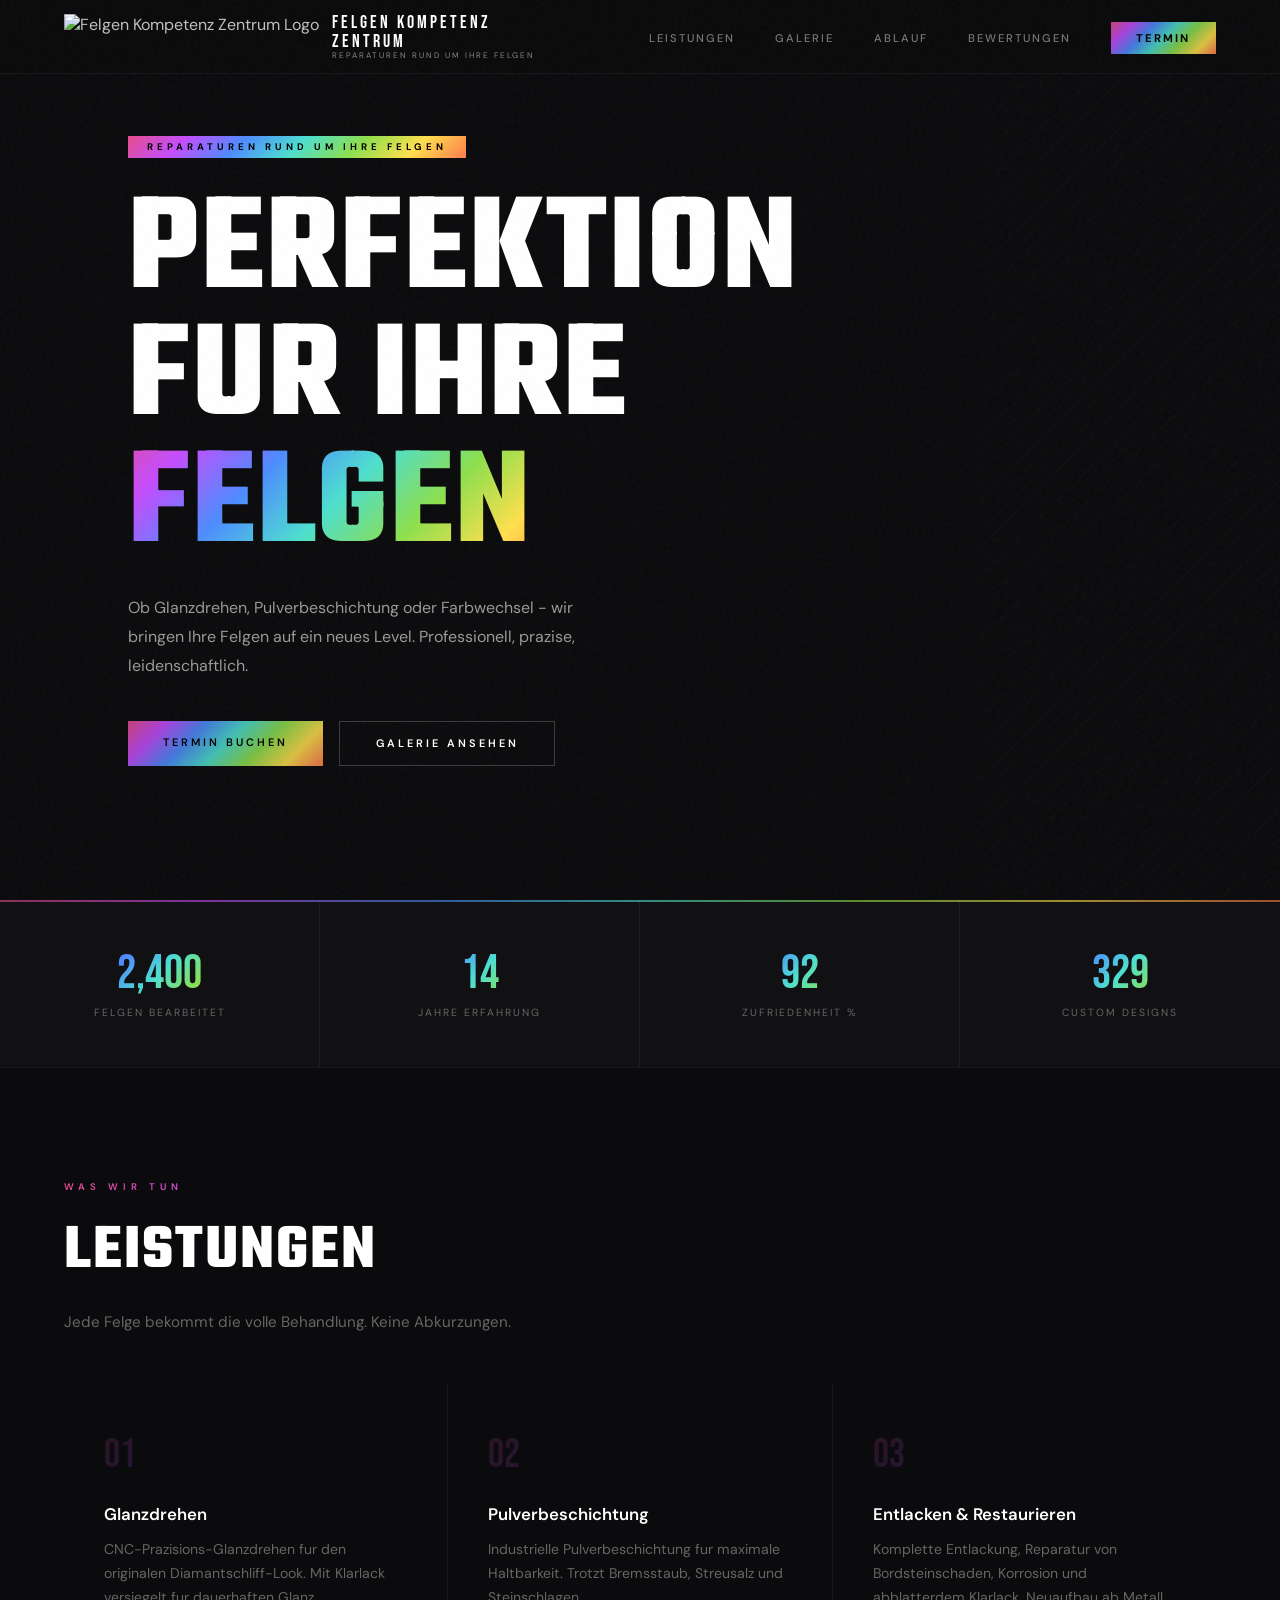
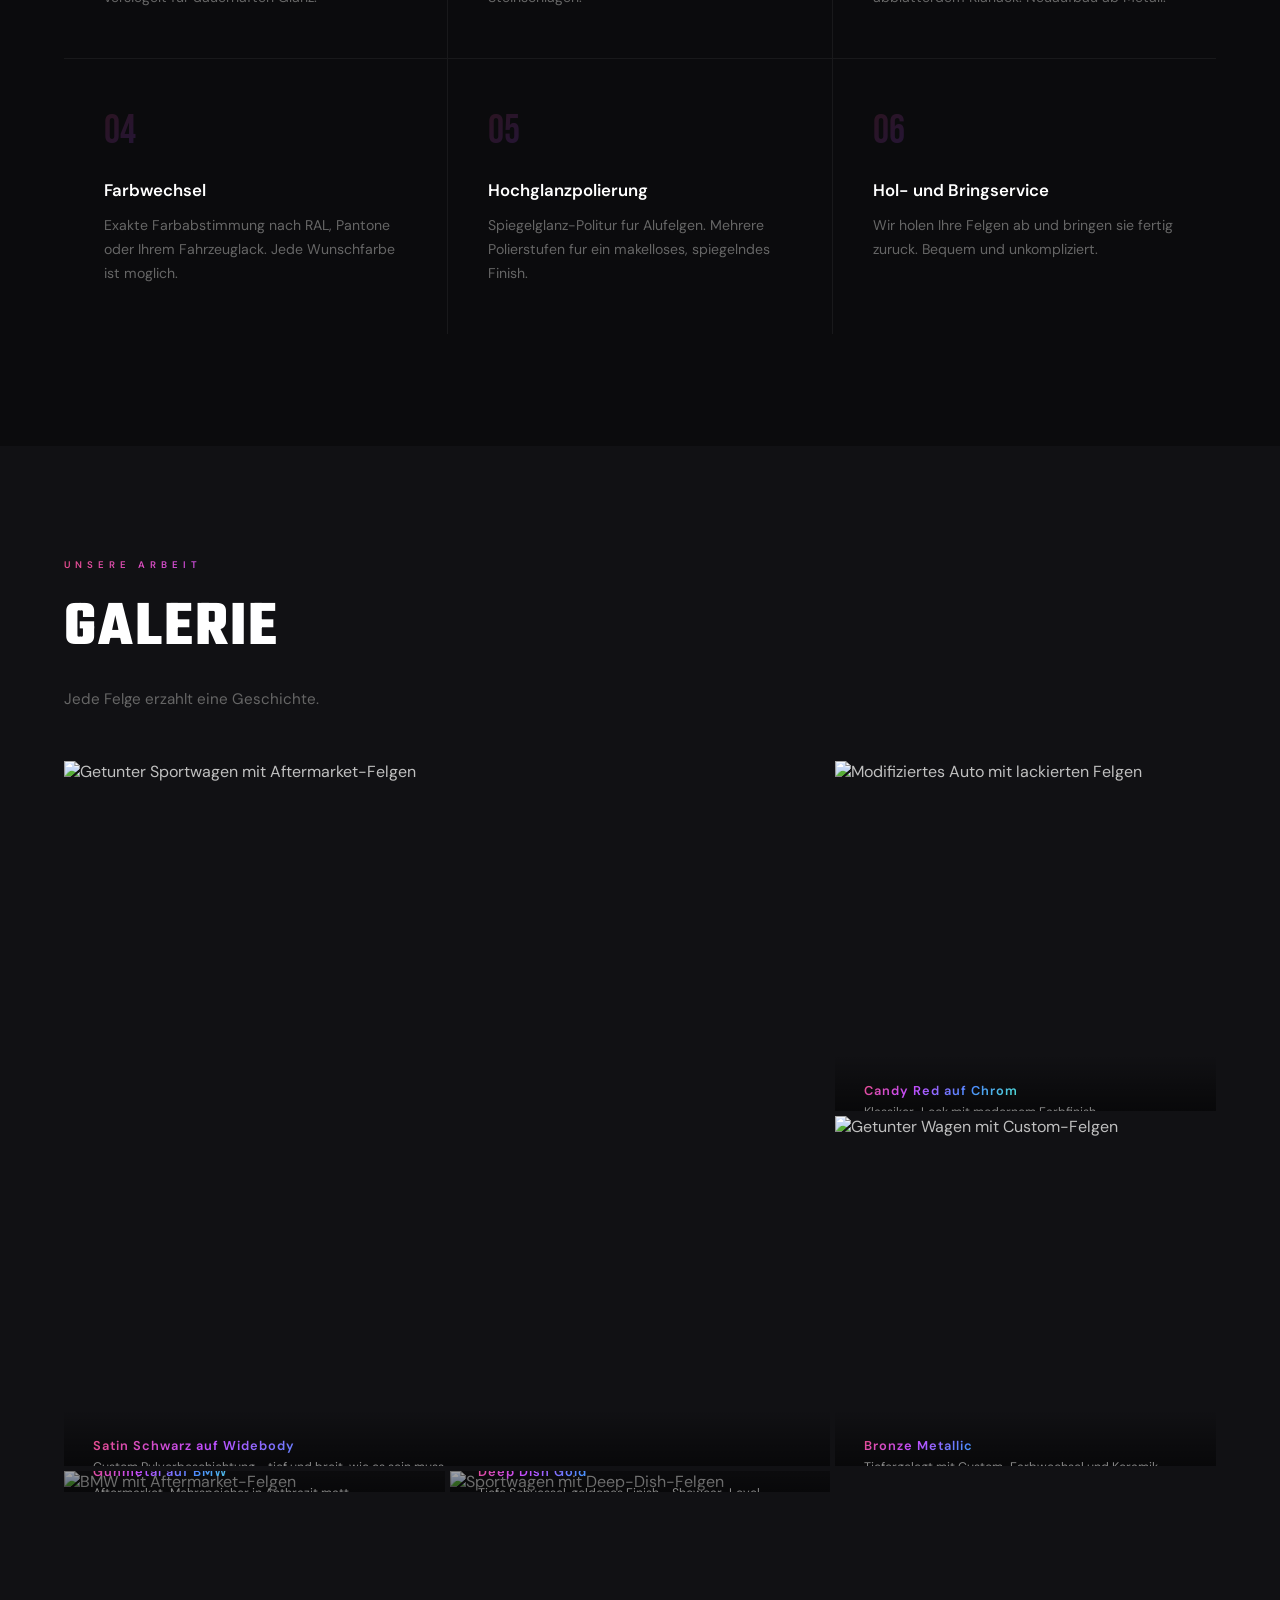
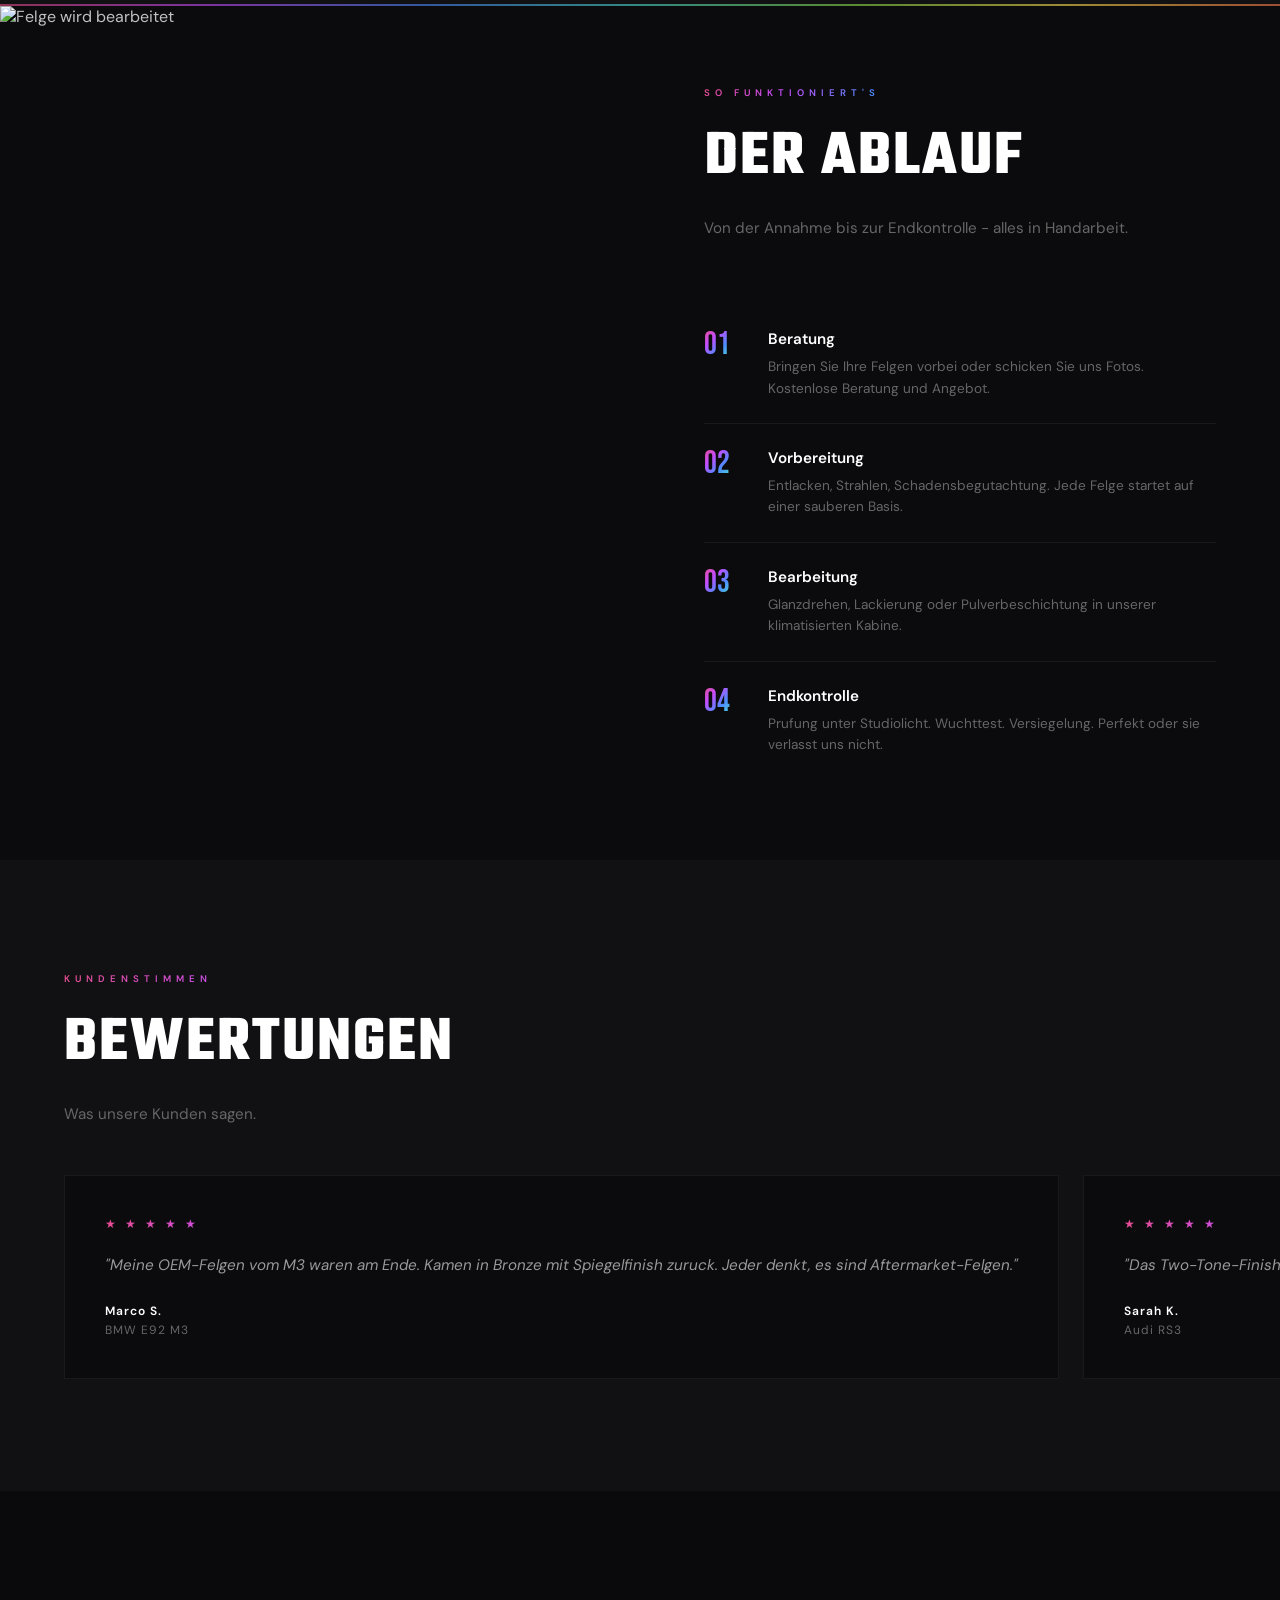
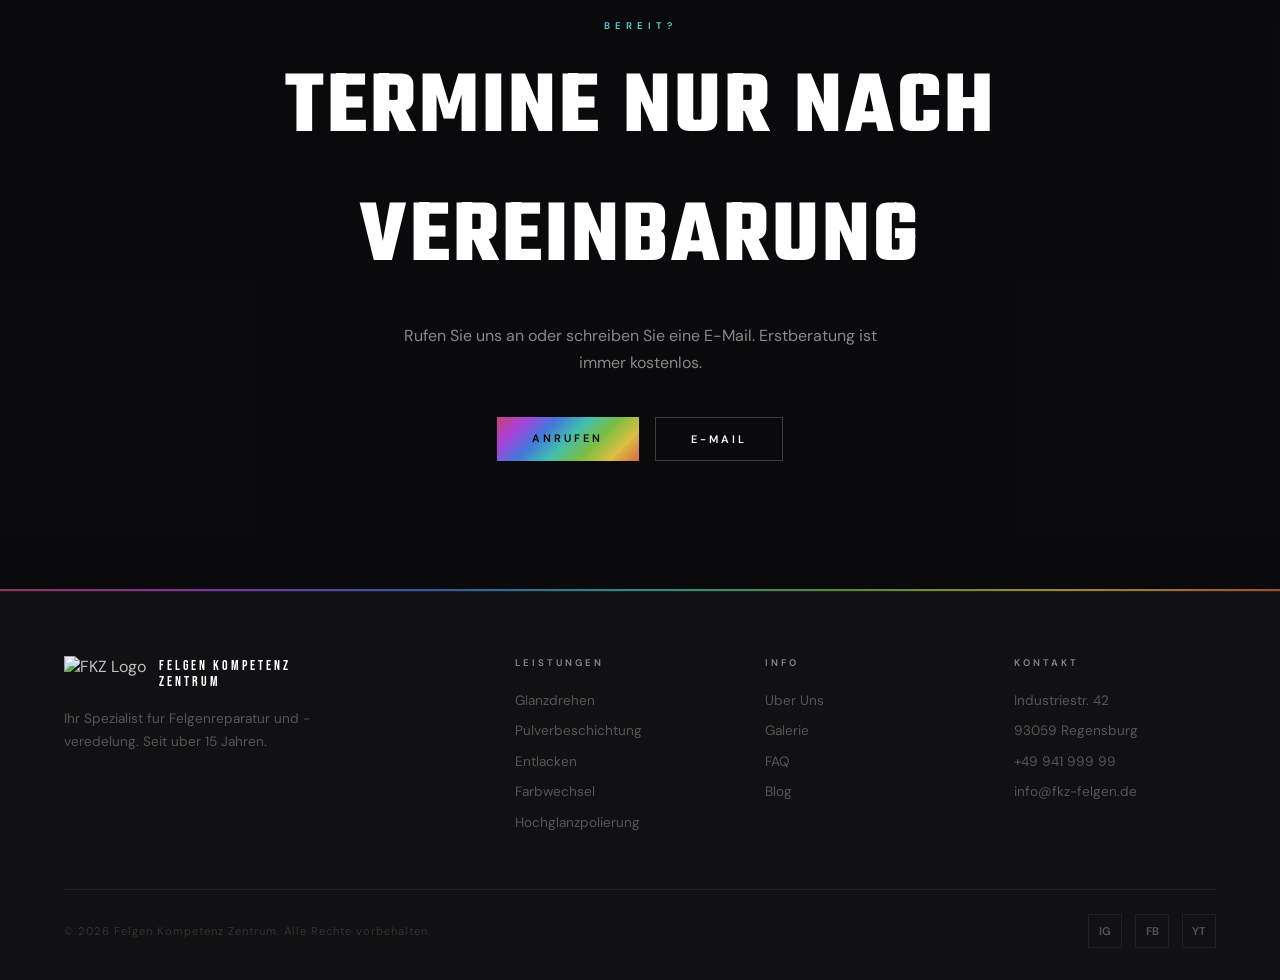
==== index.html @ 1d480876 "Initial rim-shop site" ====
<!DOCTYPE html>
<html lang="en">
<head>
  <meta charset="UTF-8">
  <meta name="viewport" content="width=device-width, initial-scale=1.0">
  <title>Felgen Kompetenz Zentrum | Reparaturen Rund Um Ihre Felgen</title>
  <style>
    @import url('https://fonts.googleapis.com/css2?family=Inter:wght@300;400;500;600;700&family=Bebas+Neue&family=DM+Sans:ital,wght@0,300;0,400;0,500;1,300;1,400&family=Teko:wght@300;400;500;600;700&display=swap');

    * { margin: 0; padding: 0; box-sizing: border-box; }

    :root {
      --rainbow-1: #e74c8a;
      --rainbow-2: #c44dff;
      --rainbow-3: #4d8cff;
      --rainbow-4: #4ddfcf;
      --rainbow-5: #8ddf4d;
      --rainbow-6: #ffe04d;
      --rainbow-7: #ff7b4d;
      --dark: #0b0b0d;
      --dark-card: #111114;
      --dark-surface: #18181c;
      --text: #c0c0c0;
      --text-muted: #666;
      --border: rgba(255,255,255,0.06);
      --matte-gradient: linear-gradient(
        135deg,
        var(--rainbow-1),
        var(--rainbow-2),
        var(--rainbow-3),
        var(--rainbow-4),
        var(--rainbow-5),
        var(--rainbow-6),
        var(--rainbow-7)
      );
    }

    html { scroll-behavior: smooth; }
    body {
      font-family: 'DM Sans', sans-serif;
      background: var(--dark);
      color: var(--text);
      overflow-x: hidden;
    }

    /* Gritty noise overlay for underground feel */
    body::before {
      content: '';
      position: fixed; inset: 0; z-index: 9999;
      pointer-events: none;
      opacity: 0.03;
      background-image: url("data:image/svg+xml,%3Csvg viewBox='0 0 256 256' xmlns='http://www.w3.org/2000/svg'%3E%3Cfilter id='noise'%3E%3CfeTurbulence type='fractalNoise' baseFrequency='0.9' numOctaves='4' stitchTiles='stitch'/%3E%3C/filter%3E%3Crect width='100%25' height='100%25' filter='url(%23noise)'/%3E%3C/svg%3E");
      background-repeat: repeat;
    }

    ::-webkit-scrollbar { width: 5px; }
    ::-webkit-scrollbar-track { background: var(--dark); }
    ::-webkit-scrollbar-thumb {
      background: var(--matte-gradient);
      border-radius: 3px;
    }

    img { display: block; width: 100%; height: 100%; object-fit: cover; }

    /* Matte rainbow text utility */
    .rainbow-text {
      background: var(--matte-gradient);
      -webkit-background-clip: text;
      -webkit-text-fill-color: transparent;
      background-clip: text;
    }

    /* Matte rainbow line utility */
    .rainbow-line {
      height: 2px;
      background: var(--matte-gradient);
      opacity: 0.6;
    }

    /* ══════════ NAV ══════════ */
    nav {
      position: fixed; top: 0; left: 0; right: 0; z-index: 1000;
      padding: 0.8rem 4rem;
      display: flex; justify-content: space-between; align-items: center;
      background: rgba(11,11,13,0.92);
      backdrop-filter: blur(20px);
      border-bottom: 1px solid var(--border);
      transition: all 0.4s ease;
    }
    nav.scrolled { padding: 0.5rem 4rem; background: rgba(11,11,13,0.97); }

    .logo-wrap {
      display: flex; align-items: center; gap: 0.8rem;
    }
    .logo-wrap img {
      height: 45px; width: auto; object-fit: contain;
    }
    .logo-text {
      font-family: 'Bebas Neue', sans-serif;
      font-size: 1.1rem; letter-spacing: 3px; color: #fff; line-height: 1.1;
    }
    .logo-text span {
      font-family: 'DM Sans', sans-serif;
      font-size: 0.5rem; display: block;
      letter-spacing: 2px; color: #888;
      text-transform: uppercase; font-weight: 400;
    }

    .nav-links { display: flex; gap: 2.5rem; list-style: none; align-items: center; }
    .nav-links a {
      text-decoration: none; color: #777;
      font-size: 0.7rem; letter-spacing: 2px; text-transform: uppercase;
      font-weight: 500; transition: color 0.3s;
    }
    .nav-links a:hover { color: #fff; }

    .nav-cta {
      padding: 0.55rem 1.6rem;
      background: var(--matte-gradient);
      color: #000 !important; font-weight: 700 !important;
      letter-spacing: 2px !important; transition: all 0.3s !important;
      opacity: 0.85;
    }
    .nav-cta:hover { opacity: 1 !important; transform: translateY(-1px); }

    /* ══════════ HERO ══════════ */
    .hero {
      position: relative; height: 100vh;
      display: flex; align-items: center; overflow: hidden;
    }
    .hero-img {
      position: absolute; inset: 0;
      background: url('https://images.unsplash.com/photo-1594500067672-3819eff9af4d?w=1920&q=85') center/cover no-repeat;
    }
    .hero-img::after {
      content: ''; position: absolute; inset: 0;
      background: linear-gradient(135deg, rgba(11,11,13,0.92) 0%, rgba(11,11,13,0.6) 50%, rgba(11,11,13,0.35) 100%);
    }

    .hero-content { position: relative; z-index: 2; padding: 0 4rem; max-width: 750px; }

    .hero-tag {
      display: inline-block; padding: 0.3rem 1.2rem;
      background: var(--matte-gradient); opacity: 0.8;
      font-size: 0.6rem; letter-spacing: 4px; text-transform: uppercase;
      color: #000; font-weight: 700;
      margin-bottom: 2rem;
      animation: fadeIn 1s ease 0.2s both;
    }

    .hero h1 {
      font-family: 'Teko', sans-serif;
      font-size: clamp(4rem, 11vw, 9rem);
      font-weight: 700;
      line-height: 0.9; letter-spacing: 2px;
      color: #fff; margin-bottom: 1.5rem;
      text-transform: uppercase;
      animation: fadeIn 1s ease 0.4s both;
    }
    .hero h1 em {
      font-style: normal;
      background: var(--matte-gradient);
      -webkit-background-clip: text; -webkit-text-fill-color: transparent;
      background-clip: text;
    }

    /* Diagonal stripes accent */
    .hero::after {
      content: '';
      position: absolute; bottom: 0; right: 0;
      width: 300px; height: 100%;
      background: repeating-linear-gradient(
        -45deg,
        transparent,
        transparent 10px,
        rgba(255,255,255,0.01) 10px,
        rgba(255,255,255,0.01) 11px
      );
      pointer-events: none; z-index: 1;
    }

    .hero-desc {
      font-size: 1rem; color: #999; line-height: 1.8; max-width: 480px;
      margin-bottom: 2.5rem;
      animation: fadeIn 1s ease 0.6s both;
    }

    .hero-buttons { display: flex; gap: 1rem; animation: fadeIn 1s ease 0.8s both; }

    .btn {
      display: inline-block; padding: 0.9rem 2.2rem;
      font-size: 0.68rem; letter-spacing: 3px; text-transform: uppercase;
      font-weight: 600; cursor: pointer; transition: all 0.3s; text-decoration: none;
      font-family: 'DM Sans', sans-serif;
    }
    .btn-rainbow {
      background: var(--matte-gradient); color: #000; border: none; opacity: 0.85;
    }
    .btn-rainbow:hover { opacity: 1; transform: translateY(-2px); box-shadow: 0 8px 30px rgba(200,100,255,0.15); }
    .btn-outline {
      background: transparent; color: #fff; border: 1px solid rgba(255,255,255,0.2);
    }
    .btn-outline:hover { border-color: #fff; background: rgba(255,255,255,0.04); }

    @keyframes fadeIn {
      from { opacity: 0; transform: translateY(20px); }
      to { opacity: 1; transform: translateY(0); }
    }

    /* ══════════ STATS ══════════ */
    .stats {
      display: grid; grid-template-columns: repeat(4,1fr);
      border-bottom: 1px solid var(--border);
    }
    .stat {
      padding: 3rem 2rem; text-align: center;
      border-right: 1px solid var(--border);
      background: var(--dark-card);
    }
    .stat:last-child { border-right: none; }
    .stat-num {
      font-family: 'Bebas Neue', sans-serif;
      font-size: 3rem; line-height: 1;
      background: var(--matte-gradient);
      -webkit-background-clip: text; -webkit-text-fill-color: transparent;
    }
    .stat-label {
      font-size: 0.65rem; letter-spacing: 2px;
      color: var(--text-muted); text-transform: uppercase; margin-top: 0.5rem;
    }

    /* ══════════ SECTIONS ══════════ */
    section { padding: 7rem 4rem; position: relative; }
    .section-tag {
      font-size: 0.6rem; letter-spacing: 5px;
      text-transform: uppercase; font-weight: 600; margin-bottom: 0.8rem;
      background: var(--matte-gradient);
      -webkit-background-clip: text; -webkit-text-fill-color: transparent;
    }
    .section-title {
      font-family: 'Teko', sans-serif;
      font-size: clamp(3rem, 5vw, 4.5rem);
      font-weight: 700; text-transform: uppercase;
      letter-spacing: 2px; color: #fff; margin-bottom: 0.8rem;
    }
    .section-sub {
      font-size: 0.95rem; color: var(--text-muted);
      line-height: 1.7; max-width: 500px; margin-bottom: 3rem;
    }

    /* ══════════ SERVICES ══════════ */
    .services { background: var(--dark); }
    .services-grid {
      display: grid; grid-template-columns: repeat(3,1fr); gap: 1px;
      background: var(--border);
    }
    .svc {
      background: var(--dark); padding: 3rem 2.5rem;
      transition: background 0.4s; cursor: pointer; position: relative;
    }
    .svc:hover { background: var(--dark-card); }
    .svc::after {
      content: ''; position: absolute; top: 0; left: 0; right: 0;
      height: 2px; background: var(--matte-gradient);
      transform: scaleX(0); transform-origin: left;
      transition: transform 0.4s ease; opacity: 0.7;
    }
    .svc:hover::after { transform: scaleX(1); }
    .svc-num {
      font-family: 'Bebas Neue', sans-serif; font-size: 2.5rem;
      background: var(--matte-gradient);
      -webkit-background-clip: text; -webkit-text-fill-color: transparent;
      opacity: 0.15; margin-bottom: 1.5rem;
    }
    .svc h3 { font-size: 1.05rem; font-weight: 600; color: #fff; margin-bottom: 0.8rem; }
    .svc p { font-size: 0.88rem; color: var(--text-muted); line-height: 1.7; }

    /* ══════════ GALLERY ══════════ */
    .gallery { background: var(--dark-card); }
    .gallery-grid {
      display: grid;
      grid-template-columns: repeat(3, 1fr);
      grid-template-rows: 350px 350px;
      gap: 5px;
    }
    .gallery-item { position: relative; overflow: hidden; cursor: pointer; }
    .gallery-item:first-child { grid-column: 1 / 3; grid-row: 1 / 3; }
    .gallery-item img { transition: transform 0.7s cubic-bezier(0.23,1,0.32,1); }
    .gallery-item:hover img { transform: scale(1.05); }

    .gallery-caption {
      position: absolute; bottom: 0; left: 0; right: 0;
      padding: 1.8rem;
      background: linear-gradient(transparent, rgba(0,0,0,0.88));
      transform: translateY(40%); transition: transform 0.4s ease;
    }
    .gallery-item:hover .gallery-caption { transform: translateY(0); }
    .gallery-caption h4 {
      font-size: 0.8rem; font-weight: 600; letter-spacing: 1px; margin-bottom: 0.3rem;
      background: var(--matte-gradient);
      -webkit-background-clip: text; -webkit-text-fill-color: transparent;
    }
    .gallery-caption p { font-size: 0.78rem; color: #888; }

    /* Rainbow border on hover */
    .gallery-item::after {
      content: ''; position: absolute; inset: 0;
      border: 2px solid transparent;
      transition: border-color 0.3s;
      pointer-events: none;
    }
    .gallery-item:hover::after {
      border-image: var(--matte-gradient) 1;
    }

    /* ══════════ SPLIT (PROCESS) ══════════ */
    .split {
      display: grid; grid-template-columns: 1fr 1fr;
      min-height: 600px; background: var(--dark);
    }
    .split-img { position: relative; overflow: hidden; }
    .split-img img { height: 100%; }
    .split-content {
      padding: 5rem 4rem;
      display: flex; flex-direction: column; justify-content: center;
    }
    .process-list { list-style: none; margin-top: 1rem; }
    .process-item {
      display: flex; gap: 1.5rem; padding: 1.5rem 0;
      border-bottom: 1px solid var(--border);
    }
    .process-item:last-child { border-bottom: none; }
    .process-num {
      font-family: 'Bebas Neue', sans-serif; font-size: 2rem; line-height: 1; min-width: 40px;
      background: var(--matte-gradient);
      -webkit-background-clip: text; -webkit-text-fill-color: transparent;
    }
    .process-item h4 { font-size: 0.95rem; font-weight: 600; color: #fff; margin-bottom: 0.4rem; }
    .process-item p { font-size: 0.85rem; color: var(--text-muted); line-height: 1.6; }

    /* ══════════ TESTIMONIALS ══════════ */
    .testimonials { background: var(--dark-card); overflow: hidden; }
    .test-track { display: flex; gap: 1.5rem; animation: scroll 35s linear infinite; }
    @keyframes scroll { 0% { transform: translateX(0); } 100% { transform: translateX(-50%); } }
    .test-card {
      min-width: 380px; padding: 2.5rem;
      background: var(--dark); border: 1px solid var(--border); flex-shrink: 0;
    }
    .test-stars {
      font-size: 0.75rem; letter-spacing: 3px; margin-bottom: 1.2rem;
      background: var(--matte-gradient);
      -webkit-background-clip: text; -webkit-text-fill-color: transparent;
    }
    .test-card blockquote {
      font-size: 0.95rem; color: #999; line-height: 1.8;
      font-style: italic; margin-bottom: 1.5rem;
    }
    .test-author { font-size: 0.75rem; font-weight: 600; color: #fff; letter-spacing: 1px; }
    .test-author span { display: block; color: var(--text-muted); font-weight: 400; margin-top: 0.2rem; }

    /* ══════════ CTA ══════════ */
    .cta { position: relative; padding: 8rem 4rem; text-align: center; overflow: hidden; }
    .cta-bg {
      position: absolute; inset: 0;
      background: url('https://images.unsplash.com/photo-1758354973754-2921e70dee51?w=1920&q=80') center/cover no-repeat;
    }
    .cta-bg::after { content: ''; position: absolute; inset: 0; background: rgba(11,11,13,0.88); }
    .cta-content { position: relative; z-index: 2; }
    .cta h2 {
      font-family: 'Teko', sans-serif;
      font-size: clamp(3.5rem, 7vw, 6rem);
      font-weight: 700; text-transform: uppercase;
      letter-spacing: 3px; color: #fff; margin-bottom: 1.2rem;
    }
    .cta p { font-size: 1rem; color: #888; max-width: 480px; margin: 0 auto 2.5rem; line-height: 1.7; }

    /* ══════════ FOOTER ══════════ */
    footer {
      background: var(--dark-card);
      border-top: 1px solid var(--border);
      padding: 4rem 4rem 2rem;
    }
    .footer-grid {
      display: grid; grid-template-columns: 2fr 1fr 1fr 1fr;
      gap: 3rem; margin-bottom: 3rem;
    }
    .footer-brand p { color: #555; font-size: 0.85rem; line-height: 1.7; max-width: 280px; margin-top: 1rem; }
    .footer-col h5 {
      font-size: 0.6rem; letter-spacing: 3px; color: #888;
      text-transform: uppercase; font-weight: 600; margin-bottom: 1.2rem;
    }
    .footer-col ul { list-style: none; }
    .footer-col li { margin-bottom: 0.6rem; }
    .footer-col a { color: #555; text-decoration: none; font-size: 0.85rem; transition: color 0.3s; }
    .footer-col a:hover { color: #fff; }
    .footer-bottom {
      border-top: 1px solid var(--border); padding-top: 1.5rem;
      display: flex; justify-content: space-between; align-items: center;
    }
    .footer-bottom p { font-size: 0.7rem; color: #333; letter-spacing: 1px; }
    .social-links { display: flex; gap: 0.8rem; }
    .social-link {
      width: 34px; height: 34px; border: 1px solid var(--border);
      display: flex; align-items: center; justify-content: center;
      color: #555; font-size: 0.7rem; font-weight: 600;
      transition: all 0.3s; cursor: pointer;
    }
    .social-link:hover {
      border-image: var(--matte-gradient) 1;
      color: #fff;
    }

    /* ══════════ REVEAL ══════════ */
    .reveal {
      opacity: 0; transform: translateY(30px);
      transition: all 0.7s cubic-bezier(0.23,1,0.32,1);
    }
    .reveal.visible { opacity: 1; transform: translateY(0); }

    /* ══════════ RESPONSIVE ══════════ */
    @media (max-width: 1024px) {
      nav { padding: 0.8rem 2rem; }
      section { padding: 5rem 2rem; }
      .hero-content { padding: 0 2rem; }
      .services-grid { grid-template-columns: repeat(2,1fr); }
      .split { grid-template-columns: 1fr; }
      .split-img { height: 350px; }
      .footer-grid { grid-template-columns: repeat(2,1fr); }
      .stats { grid-template-columns: repeat(2,1fr); }
    }
    @media (max-width: 768px) {
      .nav-links { display: none; }
      section { padding: 4rem 1.5rem; }
      .hero-content { padding: 0 1.5rem; }
      .services-grid { grid-template-columns: 1fr; }
      .gallery-grid { grid-template-columns: 1fr; grid-template-rows: auto; }
      .gallery-item:first-child { grid-column: 1; grid-row: 1; }
      .gallery-grid .gallery-item { height: 280px; }
      .stats { grid-template-columns: 1fr; }
      .stat { border-right: none; border-bottom: 1px solid var(--border); }
      .footer-grid { grid-template-columns: 1fr; }
      .test-card { min-width: 300px; }
      .split-content { padding: 3rem 2rem; }
    }
  </style>
</head>
<body>

  <!-- ══════════ NAV ══════════ -->
  <nav id="navbar">
    <div class="logo-wrap">
      <!-- Original FKZ logo -->
      <img src="https://felgen-n.de/wp-content/uploads/2019/07/logo_white_full.png" alt="Felgen Kompetenz Zentrum Logo" style="height:45px; width:auto; object-fit:contain;">
      <div class="logo-text">
        FELGEN KOMPETENZ<br>ZENTRUM
        <span>Reparaturen Rund Um Ihre Felgen</span>
      </div>
    </div>
    <ul class="nav-links">
      <li><a href="#services">Leistungen</a></li>
      <li><a href="#gallery">Galerie</a></li>
      <li><a href="#process">Ablauf</a></li>
      <li><a href="#reviews">Bewertungen</a></li>
      <li><a href="#contact" class="nav-cta">Termin</a></li>
    </ul>
  </nav>

  <!-- ══════════ HERO ══════════ -->
  <section class="hero">
    <div class="hero-img"></div>
    <div class="hero-content">
      <div class="hero-tag">Reparaturen Rund Um Ihre Felgen</div>
      <h1>PERFEKTION<br>FUR IHRE <em>FELGEN</em></h1>
      <p class="hero-desc">Ob Glanzdrehen, Pulverbeschichtung oder Farbwechsel - wir bringen Ihre Felgen auf ein neues Level. Professionell, prazise, leidenschaftlich.</p>
      <div class="hero-buttons">
        <a href="#contact" class="btn btn-rainbow">Termin Buchen</a>
        <a href="#gallery" class="btn btn-outline">Galerie Ansehen</a>
      </div>
    </div>
  </section>

  <!-- ══════════ RAINBOW DIVIDER ══════════ -->
  <div class="rainbow-line"></div>

  <!-- ══════════ STATS ══════════ -->
  <div class="stats">
    <div class="stat reveal">
      <div class="stat-num" data-count="2500">0</div>
      <div class="stat-label">Felgen Bearbeitet</div>
    </div>
    <div class="stat reveal">
      <div class="stat-num" data-count="15">0</div>
      <div class="stat-label">Jahre Erfahrung</div>
    </div>
    <div class="stat reveal">
      <div class="stat-num" data-count="98">0</div>
      <div class="stat-label">Zufriedenheit %</div>
    </div>
    <div class="stat reveal">
      <div class="stat-num" data-count="350">0</div>
      <div class="stat-label">Custom Designs</div>
    </div>
  </div>

  <!-- ══════════ SERVICES ══════════ -->
  <section class="services" id="services">
    <div class="section-tag reveal">Was Wir Tun</div>
    <div class="section-title reveal">Leistungen</div>
    <div class="section-sub reveal">Jede Felge bekommt die volle Behandlung. Keine Abkurzungen.</div>

    <div class="services-grid">
      <div class="svc reveal">
        <div class="svc-num">01</div>
        <h3>Glanzdrehen</h3>
        <p>CNC-Prazisions-Glanzdrehen fur den originalen Diamantschliff-Look. Mit Klarlack versiegelt fur dauerhaften Glanz.</p>
      </div>
      <div class="svc reveal">
        <div class="svc-num">02</div>
        <h3>Pulverbeschichtung</h3>
        <p>Industrielle Pulverbeschichtung fur maximale Haltbarkeit. Trotzt Bremsstaub, Streusalz und Steinschlagen.</p>
      </div>
      <div class="svc reveal">
        <div class="svc-num">03</div>
        <h3>Entlacken & Restaurieren</h3>
        <p>Komplette Entlackung, Reparatur von Bordsteinschaden, Korrosion und abblatterdem Klarlack. Neuaufbau ab Metall.</p>
      </div>
      <div class="svc reveal">
        <div class="svc-num">04</div>
        <h3>Farbwechsel</h3>
        <p>Exakte Farbabstimmung nach RAL, Pantone oder Ihrem Fahrzeuglack. Jede Wunschfarbe ist moglich.</p>
      </div>
      <div class="svc reveal">
        <div class="svc-num">05</div>
        <h3>Hochglanzpolierung</h3>
        <p>Spiegelglanz-Politur fur Alufelgen. Mehrere Polierstufen fur ein makelloses, spiegelndes Finish.</p>
      </div>
      <div class="svc reveal">
        <div class="svc-num">06</div>
        <h3>Hol- und Bringservice</h3>
        <p>Wir holen Ihre Felgen ab und bringen sie fertig zuruck. Bequem und unkompliziert.</p>
      </div>
    </div>
  </section>

  <!-- ══════════ GALLERY ══════════ -->
  <section class="gallery" id="gallery">
    <div class="section-tag reveal">Unsere Arbeit</div>
    <div class="section-title reveal">Galerie</div>
    <div class="section-sub reveal">Jede Felge erzahlt eine Geschichte.</div>

    <div class="gallery-grid">
      <div class="gallery-item reveal">
        <img src="https://images.unsplash.com/photo-1603584173870-7f23fdae1b7a?w=1200&q=80" alt="Getunter Sportwagen mit Aftermarket-Felgen" loading="lazy">
        <div class="gallery-caption">
          <h4>Satin Schwarz auf Widebody</h4>
          <p>Custom Pulverbeschichtung - tief und breit, wie es sein muss</p>
        </div>
      </div>
      <div class="gallery-item reveal">
        <img src="https://images.unsplash.com/photo-1494976388531-d1058494cdd8?w=800&q=80" alt="Modifiziertes Auto mit lackierten Felgen" loading="lazy">
        <div class="gallery-caption">
          <h4>Candy Red auf Chrom</h4>
          <p>Klassiker-Look mit modernem Farbfinish</p>
        </div>
      </div>
      <div class="gallery-item reveal">
        <img src="https://images.unsplash.com/photo-1612825173281-9a193378527e?w=800&q=80" alt="Getunter Wagen mit Custom-Felgen" loading="lazy">
        <div class="gallery-caption">
          <h4>Bronze Metallic</h4>
          <p>Tiefergelegt mit Custom-Farbwechsel und Keramik</p>
        </div>
      </div>
      <div class="gallery-item reveal">
        <img src="https://images.unsplash.com/photo-1580273916550-e323be2ae537?w=800&q=80" alt="BMW mit Aftermarket-Felgen" loading="lazy">
        <div class="gallery-caption">
          <h4>Gunmetal auf BMW</h4>
          <p>Aftermarket-Mehrspeicher in Anthrazit matt</p>
        </div>
      </div>
      <div class="gallery-item reveal">
        <img src="https://images.unsplash.com/photo-1600712242805-5f78671b24da?w=800&q=80" alt="Sportwagen mit Deep-Dish-Felgen" loading="lazy">
        <div class="gallery-caption">
          <h4>Deep Dish Gold</h4>
          <p>Tiefe Schuessel, goldenes Finish - Showcar-Level</p>
        </div>
      </div>
    </div>
  </section>

  <div class="rainbow-line"></div>

  <!-- ══════════ PROCESS ══════════ -->
  <div class="split" id="process">
    <div class="split-img">
      <img src="https://images.unsplash.com/photo-1565218889312-9bcb403c40c0?w=1000&q=80" alt="Felge wird bearbeitet" loading="lazy">
    </div>
    <div class="split-content">
      <div class="section-tag reveal">So Funktioniert's</div>
      <div class="section-title reveal">Der Ablauf</div>
      <div class="section-sub reveal">Von der Annahme bis zur Endkontrolle - alles in Handarbeit.</div>
      <ul class="process-list">
        <li class="process-item reveal">
          <div class="process-num">01</div>
          <div>
            <h4>Beratung</h4>
            <p>Bringen Sie Ihre Felgen vorbei oder schicken Sie uns Fotos. Kostenlose Beratung und Angebot.</p>
          </div>
        </li>
        <li class="process-item reveal">
          <div class="process-num">02</div>
          <div>
            <h4>Vorbereitung</h4>
            <p>Entlacken, Strahlen, Schadensbegutachtung. Jede Felge startet auf einer sauberen Basis.</p>
          </div>
        </li>
        <li class="process-item reveal">
          <div class="process-num">03</div>
          <div>
            <h4>Bearbeitung</h4>
            <p>Glanzdrehen, Lackierung oder Pulverbeschichtung in unserer klimatisierten Kabine.</p>
          </div>
        </li>
        <li class="process-item reveal">
          <div class="process-num">04</div>
          <div>
            <h4>Endkontrolle</h4>
            <p>Prufung unter Studiolicht. Wuchttest. Versiegelung. Perfekt oder sie verlasst uns nicht.</p>
          </div>
        </li>
      </ul>
    </div>
  </div>

  <!-- ══════════ TESTIMONIALS ══════════ -->
  <section class="testimonials" id="reviews">
    <div class="section-tag reveal">Kundenstimmen</div>
    <div class="section-title reveal">Bewertungen</div>
    <div class="section-sub reveal">Was unsere Kunden sagen.</div>

    <div class="test-track">
      <div class="test-card">
        <div class="test-stars">&#9733; &#9733; &#9733; &#9733; &#9733;</div>
        <blockquote>"Meine OEM-Felgen vom M3 waren am Ende. Kamen in Bronze mit Spiegelfinish zuruck. Jeder denkt, es sind Aftermarket-Felgen."</blockquote>
        <div class="test-author">Marco S.<span>BMW E92 M3</span></div>
      </div>
      <div class="test-card">
        <div class="test-stars">&#9733; &#9733; &#9733; &#9733; &#9733;</div>
        <blockquote>"Das Two-Tone-Finish auf meinen RS3-Felgen ist der Wahnsinn. Die Prazision beim Abkleben allein war naechstes Level."</blockquote>
        <div class="test-author">Sarah K.<span>Audi RS3</span></div>
      </div>
      <div class="test-card">
        <div class="test-stars">&#9733; &#9733; &#9733; &#9733; &#9733;</div>
        <blockquote>"Brauchte schnelle Abwicklung furs Treffen. In 4 Tagen geliefert ohne Kompromisse. Satin Schwarz mit Candy-Red-Felgenhorn."</blockquote>
        <div class="test-author">Denis R.<span>Golf GTI Mk7</span></div>
      </div>
      <div class="test-card">
        <div class="test-stars">&#9733; &#9733; &#9733; &#9733; &#9733;</div>
        <blockquote>"Hab denen ein Foto von einem Sonnenuntergang gezeigt. Sie haben es getroffen. Der Farbverlauf ist unwirklich."</blockquote>
        <div class="test-author">Lena M.<span>Porsche Cayman</span></div>
      </div>
      <div class="test-card">
        <div class="test-stars">&#9733; &#9733; &#9733; &#9733; &#9733;</div>
        <blockquote>"Drittes Set Felgen hier machen lassen. Pulverbeschichtung halt durch den deutschen Winter. Professionell von A bis Z."</blockquote>
        <div class="test-author">Thomas W.<span>Mercedes C63 AMG</span></div>
      </div>
      <div class="test-card">
        <div class="test-stars">&#9733; &#9733; &#9733; &#9733; &#9733;</div>
        <blockquote>"Glanzdrehen mit getoentem Klarlack auf meinen BBS. Sehen besser aus als ab Werk. Jeden Euro wert."</blockquote>
        <div class="test-author">Felix H.<span>VW Scirocco R</span></div>
      </div>
      <!-- Duplicate for infinite scroll -->
      <div class="test-card">
        <div class="test-stars">&#9733; &#9733; &#9733; &#9733; &#9733;</div>
        <blockquote>"Meine OEM-Felgen vom M3 waren am Ende. Kamen in Bronze mit Spiegelfinish zuruck. Jeder denkt, es sind Aftermarket-Felgen."</blockquote>
        <div class="test-author">Marco S.<span>BMW E92 M3</span></div>
      </div>
      <div class="test-card">
        <div class="test-stars">&#9733; &#9733; &#9733; &#9733; &#9733;</div>
        <blockquote>"Das Two-Tone-Finish auf meinen RS3-Felgen ist der Wahnsinn. Die Prazision beim Abkleben allein war naechstes Level."</blockquote>
        <div class="test-author">Sarah K.<span>Audi RS3</span></div>
      </div>
      <div class="test-card">
        <div class="test-stars">&#9733; &#9733; &#9733; &#9733; &#9733;</div>
        <blockquote>"Brauchte schnelle Abwicklung furs Treffen. In 4 Tagen geliefert ohne Kompromisse. Satin Schwarz mit Candy-Red-Felgenhorn."</blockquote>
        <div class="test-author">Denis R.<span>Golf GTI Mk7</span></div>
      </div>
      <div class="test-card">
        <div class="test-stars">&#9733; &#9733; &#9733; &#9733; &#9733;</div>
        <blockquote>"Hab denen ein Foto von einem Sonnenuntergang gezeigt. Sie haben es getroffen. Der Farbverlauf ist unwirklich."</blockquote>
        <div class="test-author">Lena M.<span>Porsche Cayman</span></div>
      </div>
      <div class="test-card">
        <div class="test-stars">&#9733; &#9733; &#9733; &#9733; &#9733;</div>
        <blockquote>"Drittes Set Felgen hier machen lassen. Pulverbeschichtung halt durch den deutschen Winter. Professionell von A bis Z."</blockquote>
        <div class="test-author">Thomas W.<span>Mercedes C63 AMG</span></div>
      </div>
      <div class="test-card">
        <div class="test-stars">&#9733; &#9733; &#9733; &#9733; &#9733;</div>
        <blockquote>"Glanzdrehen mit getoentem Klarlack auf meinen BBS. Sehen besser aus als ab Werk. Jeden Euro wert."</blockquote>
        <div class="test-author">Felix H.<span>VW Scirocco R</span></div>
      </div>
    </div>
  </section>

  <!-- ══════════ CTA ══════════ -->
  <section class="cta" id="contact">
    <div class="cta-bg"></div>
    <div class="cta-content">
      <div class="section-tag reveal">Bereit?</div>
      <h2 class="reveal">TERMINE NUR NACH<br>VEREINBARUNG</h2>
      <p class="reveal">Rufen Sie uns an oder schreiben Sie eine E-Mail. Erstberatung ist immer kostenlos.</p>
      <div class="hero-buttons reveal" style="justify-content: center;">
        <a href="tel:+4994199999" class="btn btn-rainbow">Anrufen</a>
        <a href="mailto:info@felgenwerks.de" class="btn btn-outline">E-Mail</a>
      </div>
    </div>
  </section>

  <div class="rainbow-line"></div>

  <!-- ══════════ FOOTER ══════════ -->
  <footer>
    <div class="footer-grid">
      <div class="footer-brand">
        <div class="logo-wrap">
          <img src="https://felgen-n.de/wp-content/uploads/2019/07/logo_white_full.png" alt="FKZ Logo" style="height:35px; width:auto; object-fit:contain;">
          <div class="logo-text" style="font-size: 0.9rem;">
            FELGEN KOMPETENZ<br>ZENTRUM
          </div>
        </div>
        <p>Ihr Spezialist fur Felgenreparatur und -veredelung. Seit uber 15 Jahren.</p>
      </div>
      <div class="footer-col">
        <h5>Leistungen</h5>
        <ul>
          <li><a href="#">Glanzdrehen</a></li>
          <li><a href="#">Pulverbeschichtung</a></li>
          <li><a href="#">Entlacken</a></li>
          <li><a href="#">Farbwechsel</a></li>
          <li><a href="#">Hochglanzpolierung</a></li>
        </ul>
      </div>
      <div class="footer-col">
        <h5>Info</h5>
        <ul>
          <li><a href="#">Uber Uns</a></li>
          <li><a href="#">Galerie</a></li>
          <li><a href="#">FAQ</a></li>
          <li><a href="#">Blog</a></li>
        </ul>
      </div>
      <div class="footer-col">
        <h5>Kontakt</h5>
        <ul>
          <li><a href="#">Industriestr. 42</a></li>
          <li><a href="#">93059 Regensburg</a></li>
          <li><a href="tel:+4994199999">+49 941 999 99</a></li>
          <li><a href="mailto:info@fkz-felgen.de">info@fkz-felgen.de</a></li>
        </ul>
      </div>
    </div>
    <div class="footer-bottom">
      <p>&copy; 2026 Felgen Kompetenz Zentrum. Alle Rechte vorbehalten.</p>
      <div class="social-links">
        <div class="social-link">IG</div>
        <div class="social-link">FB</div>
        <div class="social-link">YT</div>
      </div>
    </div>
  </footer>

  <script>
    // Nav scroll
    const navbar = document.getElementById('navbar');
    window.addEventListener('scroll', () => {
      navbar.classList.toggle('scrolled', window.scrollY > 50);
    });

    // Scroll reveal
    const reveals = document.querySelectorAll('.reveal');
    const obs = new IntersectionObserver((entries) => {
      entries.forEach(e => { if (e.isIntersecting) e.target.classList.add('visible'); });
    }, { threshold: 0.1, rootMargin: '0px 0px -40px 0px' });
    reveals.forEach(el => obs.observe(el));

    // Counters
    const counters = document.querySelectorAll('.stat-num');
    const cObs = new IntersectionObserver((entries) => {
      entries.forEach(entry => {
        if (entry.isIntersecting) {
          const el = entry.target;
          const target = parseInt(el.dataset.count);
          let cur = 0;
          const inc = target / 50;
          const t = setInterval(() => {
            cur += inc;
            if (cur >= target) {
              el.textContent = target.toLocaleString() + (target === 98 ? '%' : '+');
              clearInterval(t);
            } else {
              el.textContent = Math.floor(cur).toLocaleString();
            }
          }, 30);
          cObs.unobserve(el);
        }
      });
    }, { threshold: 0.5 });
    counters.forEach(el => cObs.observe(el));

    // Smooth nav
    document.querySelectorAll('a[href^="#"]').forEach(a => {
      a.addEventListener('click', function(e) {
        e.preventDefault();
        const t = document.querySelector(this.getAttribute('href'));
        if (t) t.scrollIntoView({ behavior: 'smooth', block: 'start' });
      });
    });
  </script>
</body>
</html>
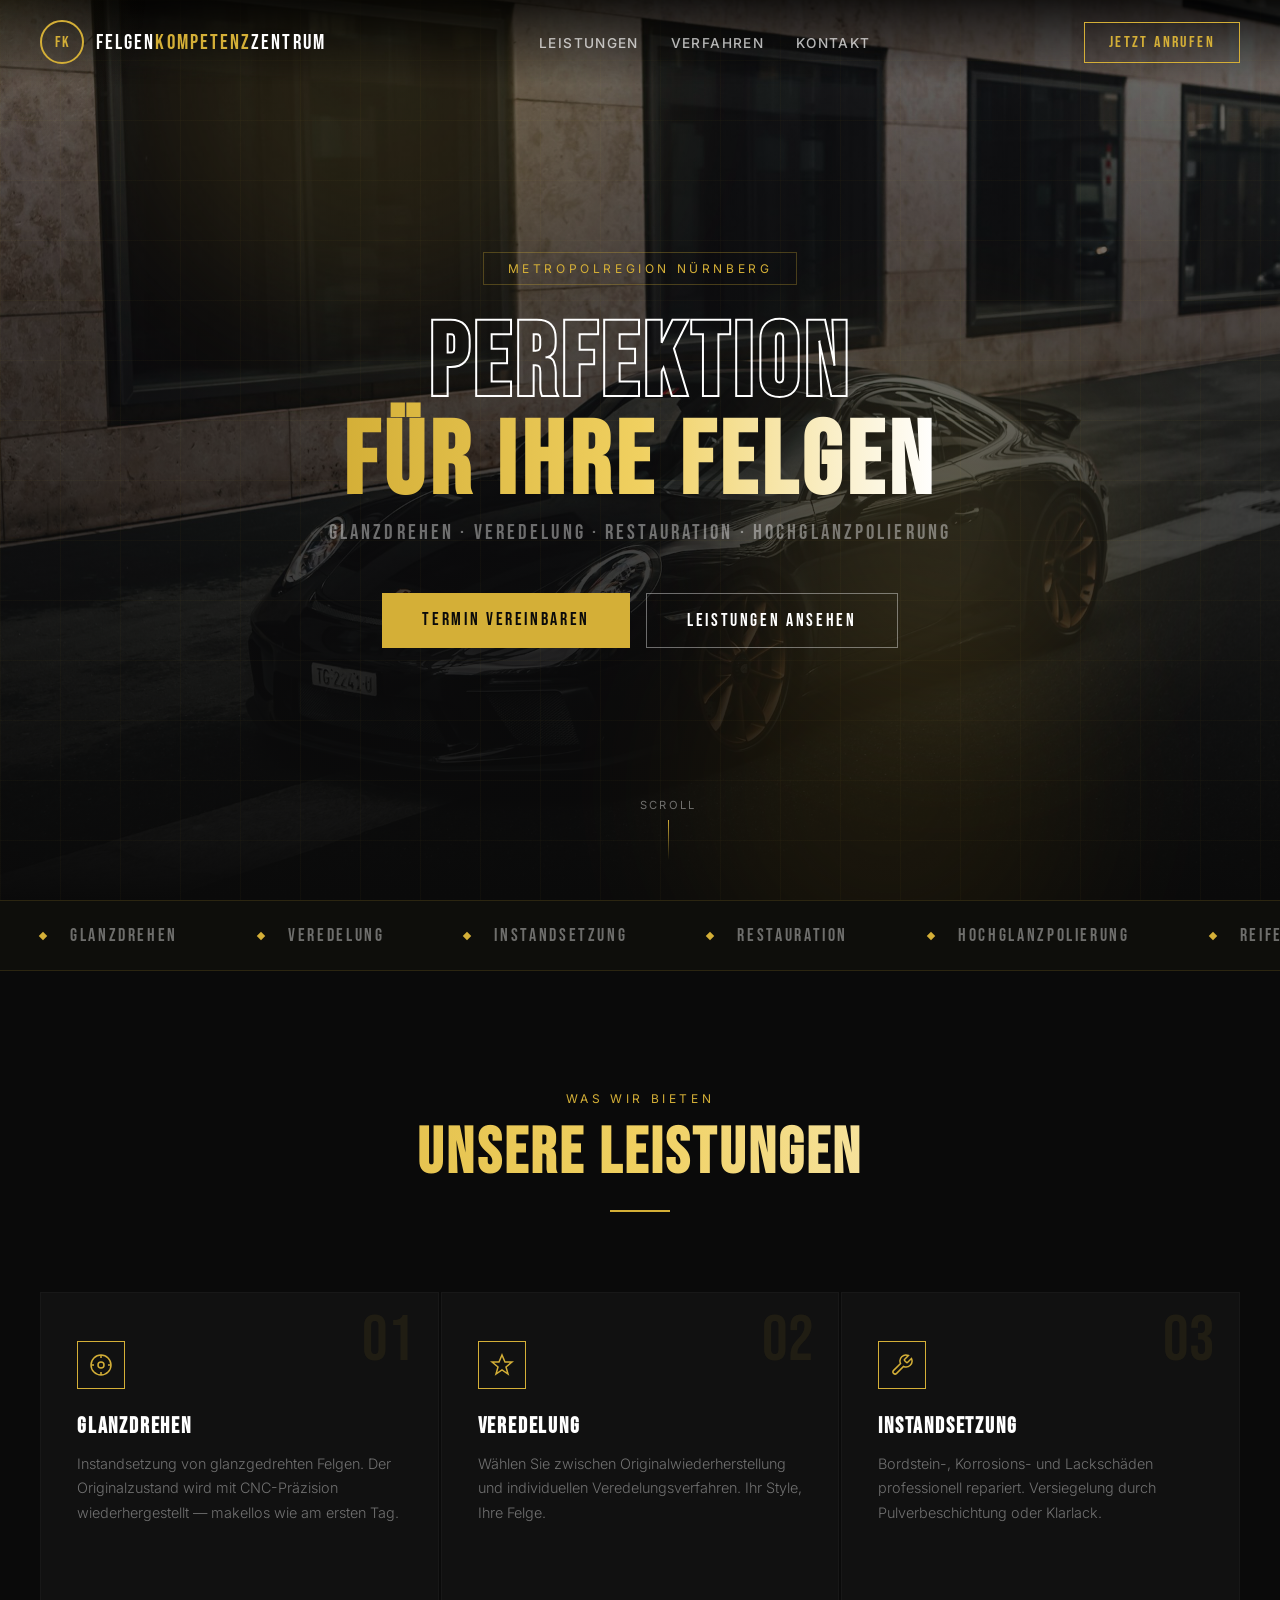
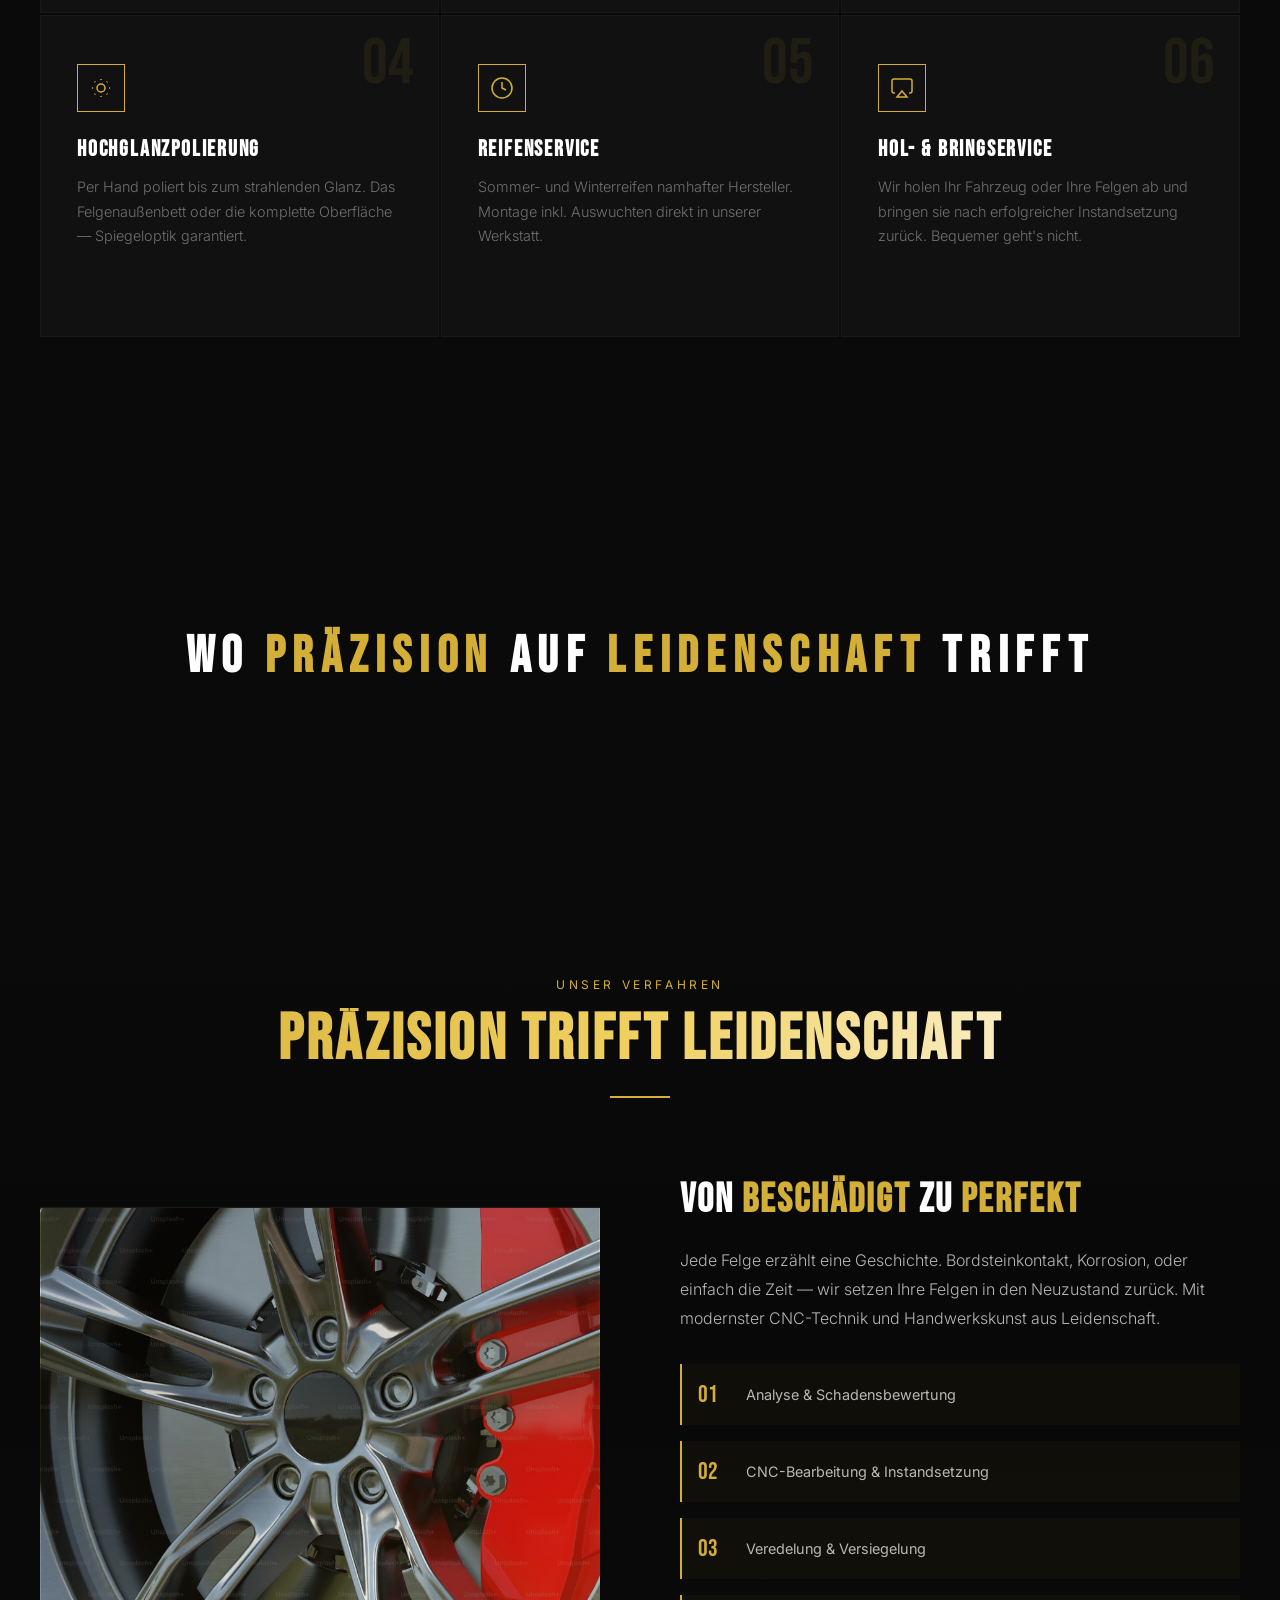
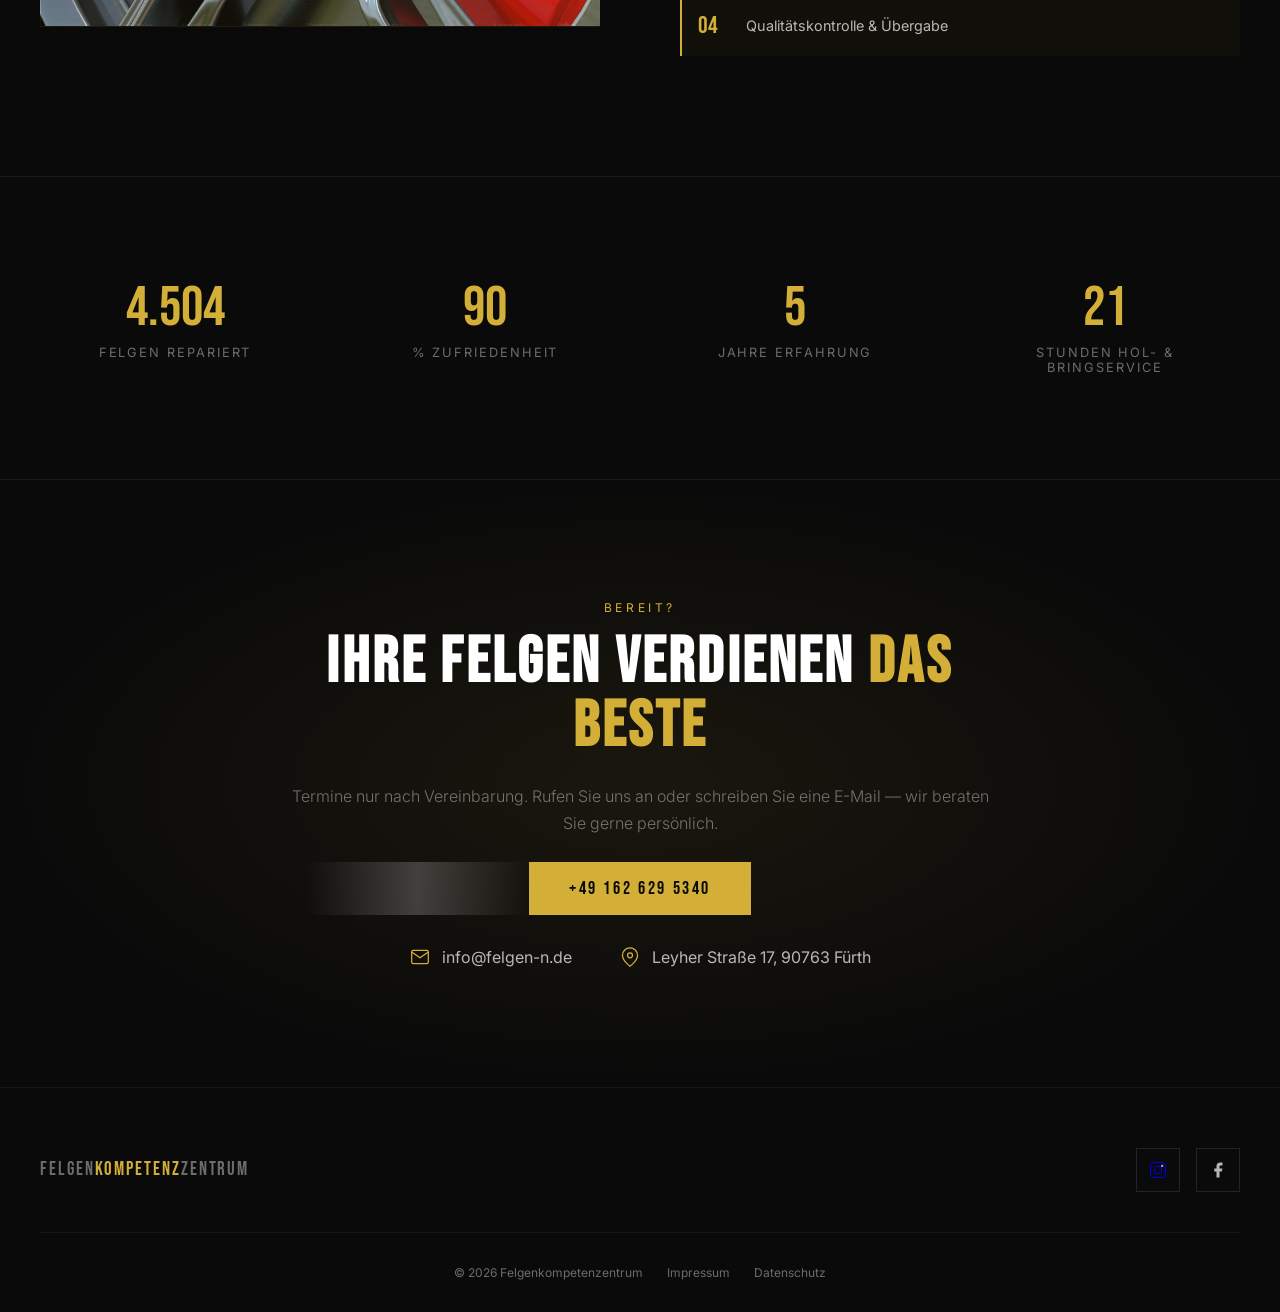
==== commit 5454761b: "Swap: felgen-n.de Fürth gold Astro design" ====
--- a/index.html
+++ b/index.html
@@ -1,820 +1,5 @@
-<!DOCTYPE html>
-<html lang="en">
-<head>
-  <meta charset="UTF-8">
-  <meta name="viewport" content="width=device-width, initial-scale=1.0">
-  <title>Felgen Kompetenz Zentrum | Reparaturen Rund Um Ihre Felgen</title>
-  <style>
-    @import url('https://fonts.googleapis.com/css2?family=Inter:wght@300;400;500;600;700&family=Bebas+Neue&family=DM+Sans:ital,wght@0,300;0,400;0,500;1,300;1,400&family=Teko:wght@300;400;500;600;700&display=swap');
-
-    * { margin: 0; padding: 0; box-sizing: border-box; }
-
-    :root {
-      --rainbow-1: #e74c8a;
-      --rainbow-2: #c44dff;
-      --rainbow-3: #4d8cff;
-      --rainbow-4: #4ddfcf;
-      --rainbow-5: #8ddf4d;
-      --rainbow-6: #ffe04d;
-      --rainbow-7: #ff7b4d;
-      --dark: #0b0b0d;
-      --dark-card: #111114;
-      --dark-surface: #18181c;
-      --text: #c0c0c0;
-      --text-muted: #666;
-      --border: rgba(255,255,255,0.06);
-      --matte-gradient: linear-gradient(
-        135deg,
-        var(--rainbow-1),
-        var(--rainbow-2),
-        var(--rainbow-3),
-        var(--rainbow-4),
-        var(--rainbow-5),
-        var(--rainbow-6),
-        var(--rainbow-7)
-      );
-    }
-
-    html { scroll-behavior: smooth; }
-    body {
-      font-family: 'DM Sans', sans-serif;
-      background: var(--dark);
-      color: var(--text);
-      overflow-x: hidden;
-    }
-
-    /* Gritty noise overlay for underground feel */
-    body::before {
-      content: '';
-      position: fixed; inset: 0; z-index: 9999;
-      pointer-events: none;
-      opacity: 0.03;
-      background-image: url("data:image/svg+xml,%3Csvg viewBox='0 0 256 256' xmlns='http://www.w3.org/2000/svg'%3E%3Cfilter id='noise'%3E%3CfeTurbulence type='fractalNoise' baseFrequency='0.9' numOctaves='4' stitchTiles='stitch'/%3E%3C/filter%3E%3Crect width='100%25' height='100%25' filter='url(%23noise)'/%3E%3C/svg%3E");
-      background-repeat: repeat;
-    }
-
-    ::-webkit-scrollbar { width: 5px; }
-    ::-webkit-scrollbar-track { background: var(--dark); }
-    ::-webkit-scrollbar-thumb {
-      background: var(--matte-gradient);
-      border-radius: 3px;
-    }
-
-    img { display: block; width: 100%; height: 100%; object-fit: cover; }
-
-    /* Matte rainbow text utility */
-    .rainbow-text {
-      background: var(--matte-gradient);
-      -webkit-background-clip: text;
-      -webkit-text-fill-color: transparent;
-      background-clip: text;
-    }
-
-    /* Matte rainbow line utility */
-    .rainbow-line {
-      height: 2px;
-      background: var(--matte-gradient);
-      opacity: 0.6;
-    }
-
-    /* ══════════ NAV ══════════ */
-    nav {
-      position: fixed; top: 0; left: 0; right: 0; z-index: 1000;
-      padding: 0.8rem 4rem;
-      display: flex; justify-content: space-between; align-items: center;
-      background: rgba(11,11,13,0.92);
-      backdrop-filter: blur(20px);
-      border-bottom: 1px solid var(--border);
-      transition: all 0.4s ease;
-    }
-    nav.scrolled { padding: 0.5rem 4rem; background: rgba(11,11,13,0.97); }
-
-    .logo-wrap {
-      display: flex; align-items: center; gap: 0.8rem;
-    }
-    .logo-wrap img {
-      height: 45px; width: auto; object-fit: contain;
-    }
-    .logo-text {
-      font-family: 'Bebas Neue', sans-serif;
-      font-size: 1.1rem; letter-spacing: 3px; color: #fff; line-height: 1.1;
-    }
-    .logo-text span {
-      font-family: 'DM Sans', sans-serif;
-      font-size: 0.5rem; display: block;
-      letter-spacing: 2px; color: #888;
-      text-transform: uppercase; font-weight: 400;
-    }
-
-    .nav-links { display: flex; gap: 2.5rem; list-style: none; align-items: center; }
-    .nav-links a {
-      text-decoration: none; color: #777;
-      font-size: 0.7rem; letter-spacing: 2px; text-transform: uppercase;
-      font-weight: 500; transition: color 0.3s;
-    }
-    .nav-links a:hover { color: #fff; }
-
-    .nav-cta {
-      padding: 0.55rem 1.6rem;
-      background: var(--matte-gradient);
-      color: #000 !important; font-weight: 700 !important;
-      letter-spacing: 2px !important; transition: all 0.3s !important;
-      opacity: 0.85;
-    }
-    .nav-cta:hover { opacity: 1 !important; transform: translateY(-1px); }
-
-    /* ══════════ HERO ══════════ */
-    .hero {
-      position: relative; height: 100vh;
-      display: flex; align-items: center; overflow: hidden;
-    }
-    .hero-img {
-      position: absolute; inset: 0;
-      background: url('https://images.unsplash.com/photo-1594500067672-3819eff9af4d?w=1920&q=85') center/cover no-repeat;
-    }
-    .hero-img::after {
-      content: ''; position: absolute; inset: 0;
-      background: linear-gradient(135deg, rgba(11,11,13,0.92) 0%, rgba(11,11,13,0.6) 50%, rgba(11,11,13,0.35) 100%);
-    }
-
-    .hero-content { position: relative; z-index: 2; padding: 0 4rem; max-width: 750px; }
-
-    .hero-tag {
-      display: inline-block; padding: 0.3rem 1.2rem;
-      background: var(--matte-gradient); opacity: 0.8;
-      font-size: 0.6rem; letter-spacing: 4px; text-transform: uppercase;
-      color: #000; font-weight: 700;
-      margin-bottom: 2rem;
-      animation: fadeIn 1s ease 0.2s both;
-    }
-
-    .hero h1 {
-      font-family: 'Teko', sans-serif;
-      font-size: clamp(4rem, 11vw, 9rem);
-      font-weight: 700;
-      line-height: 0.9; letter-spacing: 2px;
-      color: #fff; margin-bottom: 1.5rem;
-      text-transform: uppercase;
-      animation: fadeIn 1s ease 0.4s both;
-    }
-    .hero h1 em {
-      font-style: normal;
-      background: var(--matte-gradient);
-      -webkit-background-clip: text; -webkit-text-fill-color: transparent;
-      background-clip: text;
-    }
-
-    /* Diagonal stripes accent */
-    .hero::after {
-      content: '';
-      position: absolute; bottom: 0; right: 0;
-      width: 300px; height: 100%;
-      background: repeating-linear-gradient(
-        -45deg,
-        transparent,
-        transparent 10px,
-        rgba(255,255,255,0.01) 10px,
-        rgba(255,255,255,0.01) 11px
-      );
-      pointer-events: none; z-index: 1;
-    }
-
-    .hero-desc {
-      font-size: 1rem; color: #999; line-height: 1.8; max-width: 480px;
-      margin-bottom: 2.5rem;
-      animation: fadeIn 1s ease 0.6s both;
-    }
-
-    .hero-buttons { display: flex; gap: 1rem; animation: fadeIn 1s ease 0.8s both; }
-
-    .btn {
-      display: inline-block; padding: 0.9rem 2.2rem;
-      font-size: 0.68rem; letter-spacing: 3px; text-transform: uppercase;
-      font-weight: 600; cursor: pointer; transition: all 0.3s; text-decoration: none;
-      font-family: 'DM Sans', sans-serif;
-    }
-    .btn-rainbow {
-      background: var(--matte-gradient); color: #000; border: none; opacity: 0.85;
-    }
-    .btn-rainbow:hover { opacity: 1; transform: translateY(-2px); box-shadow: 0 8px 30px rgba(200,100,255,0.15); }
-    .btn-outline {
-      background: transparent; color: #fff; border: 1px solid rgba(255,255,255,0.2);
-    }
-    .btn-outline:hover { border-color: #fff; background: rgba(255,255,255,0.04); }
-
-    @keyframes fadeIn {
-      from { opacity: 0; transform: translateY(20px); }
-      to { opacity: 1; transform: translateY(0); }
-    }
-
-    /* ══════════ STATS ══════════ */
-    .stats {
-      display: grid; grid-template-columns: repeat(4,1fr);
-      border-bottom: 1px solid var(--border);
-    }
-    .stat {
-      padding: 3rem 2rem; text-align: center;
-      border-right: 1px solid var(--border);
-      background: var(--dark-card);
-    }
-    .stat:last-child { border-right: none; }
-    .stat-num {
-      font-family: 'Bebas Neue', sans-serif;
-      font-size: 3rem; line-height: 1;
-      background: var(--matte-gradient);
-      -webkit-background-clip: text; -webkit-text-fill-color: transparent;
-    }
-    .stat-label {
-      font-size: 0.65rem; letter-spacing: 2px;
-      color: var(--text-muted); text-transform: uppercase; margin-top: 0.5rem;
-    }
-
-    /* ══════════ SECTIONS ══════════ */
-    section { padding: 7rem 4rem; position: relative; }
-    .section-tag {
-      font-size: 0.6rem; letter-spacing: 5px;
-      text-transform: uppercase; font-weight: 600; margin-bottom: 0.8rem;
-      background: var(--matte-gradient);
-      -webkit-background-clip: text; -webkit-text-fill-color: transparent;
-    }
-    .section-title {
-      font-family: 'Teko', sans-serif;
-      font-size: clamp(3rem, 5vw, 4.5rem);
-      font-weight: 700; text-transform: uppercase;
-      letter-spacing: 2px; color: #fff; margin-bottom: 0.8rem;
-    }
-    .section-sub {
-      font-size: 0.95rem; color: var(--text-muted);
-      line-height: 1.7; max-width: 500px; margin-bottom: 3rem;
-    }
-
-    /* ══════════ SERVICES ══════════ */
-    .services { background: var(--dark); }
-    .services-grid {
-      display: grid; grid-template-columns: repeat(3,1fr); gap: 1px;
-      background: var(--border);
-    }
-    .svc {
-      background: var(--dark); padding: 3rem 2.5rem;
-      transition: background 0.4s; cursor: pointer; position: relative;
-    }
-    .svc:hover { background: var(--dark-card); }
-    .svc::after {
-      content: ''; position: absolute; top: 0; left: 0; right: 0;
-      height: 2px; background: var(--matte-gradient);
-      transform: scaleX(0); transform-origin: left;
-      transition: transform 0.4s ease; opacity: 0.7;
-    }
-    .svc:hover::after { transform: scaleX(1); }
-    .svc-num {
-      font-family: 'Bebas Neue', sans-serif; font-size: 2.5rem;
-      background: var(--matte-gradient);
-      -webkit-background-clip: text; -webkit-text-fill-color: transparent;
-      opacity: 0.15; margin-bottom: 1.5rem;
-    }
-    .svc h3 { font-size: 1.05rem; font-weight: 600; color: #fff; margin-bottom: 0.8rem; }
-    .svc p { font-size: 0.88rem; color: var(--text-muted); line-height: 1.7; }
-
-    /* ══════════ GALLERY ══════════ */
-    .gallery { background: var(--dark-card); }
-    .gallery-grid {
-      display: grid;
-      grid-template-columns: repeat(3, 1fr);
-      grid-template-rows: 350px 350px;
-      gap: 5px;
-    }
-    .gallery-item { position: relative; overflow: hidden; cursor: pointer; }
-    .gallery-item:first-child { grid-column: 1 / 3; grid-row: 1 / 3; }
-    .gallery-item img { transition: transform 0.7s cubic-bezier(0.23,1,0.32,1); }
-    .gallery-item:hover img { transform: scale(1.05); }
-
-    .gallery-caption {
-      position: absolute; bottom: 0; left: 0; right: 0;
-      padding: 1.8rem;
-      background: linear-gradient(transparent, rgba(0,0,0,0.88));
-      transform: translateY(40%); transition: transform 0.4s ease;
-    }
-    .gallery-item:hover .gallery-caption { transform: translateY(0); }
-    .gallery-caption h4 {
-      font-size: 0.8rem; font-weight: 600; letter-spacing: 1px; margin-bottom: 0.3rem;
-      background: var(--matte-gradient);
-      -webkit-background-clip: text; -webkit-text-fill-color: transparent;
-    }
-    .gallery-caption p { font-size: 0.78rem; color: #888; }
-
-    /* Rainbow border on hover */
-    .gallery-item::after {
-      content: ''; position: absolute; inset: 0;
-      border: 2px solid transparent;
-      transition: border-color 0.3s;
-      pointer-events: none;
-    }
-    .gallery-item:hover::after {
-      border-image: var(--matte-gradient) 1;
-    }
-
-    /* ══════════ SPLIT (PROCESS) ══════════ */
-    .split {
-      display: grid; grid-template-columns: 1fr 1fr;
-      min-height: 600px; background: var(--dark);
-    }
-    .split-img { position: relative; overflow: hidden; }
-    .split-img img { height: 100%; }
-    .split-content {
-      padding: 5rem 4rem;
-      display: flex; flex-direction: column; justify-content: center;
-    }
-    .process-list { list-style: none; margin-top: 1rem; }
-    .process-item {
-      display: flex; gap: 1.5rem; padding: 1.5rem 0;
-      border-bottom: 1px solid var(--border);
-    }
-    .process-item:last-child { border-bottom: none; }
-    .process-num {
-      font-family: 'Bebas Neue', sans-serif; font-size: 2rem; line-height: 1; min-width: 40px;
-      background: var(--matte-gradient);
-      -webkit-background-clip: text; -webkit-text-fill-color: transparent;
-    }
-    .process-item h4 { font-size: 0.95rem; font-weight: 600; color: #fff; margin-bottom: 0.4rem; }
-    .process-item p { font-size: 0.85rem; color: var(--text-muted); line-height: 1.6; }
-
-    /* ══════════ TESTIMONIALS ══════════ */
-    .testimonials { background: var(--dark-card); overflow: hidden; }
-    .test-track { display: flex; gap: 1.5rem; animation: scroll 35s linear infinite; }
-    @keyframes scroll { 0% { transform: translateX(0); } 100% { transform: translateX(-50%); } }
-    .test-card {
-      min-width: 380px; padding: 2.5rem;
-      background: var(--dark); border: 1px solid var(--border); flex-shrink: 0;
-    }
-    .test-stars {
-      font-size: 0.75rem; letter-spacing: 3px; margin-bottom: 1.2rem;
-      background: var(--matte-gradient);
-      -webkit-background-clip: text; -webkit-text-fill-color: transparent;
-    }
-    .test-card blockquote {
-      font-size: 0.95rem; color: #999; line-height: 1.8;
-      font-style: italic; margin-bottom: 1.5rem;
-    }
-    .test-author { font-size: 0.75rem; font-weight: 600; color: #fff; letter-spacing: 1px; }
-    .test-author span { display: block; color: var(--text-muted); font-weight: 400; margin-top: 0.2rem; }
-
-    /* ══════════ CTA ══════════ */
-    .cta { position: relative; padding: 8rem 4rem; text-align: center; overflow: hidden; }
-    .cta-bg {
-      position: absolute; inset: 0;
-      background: url('https://images.unsplash.com/photo-1758354973754-2921e70dee51?w=1920&q=80') center/cover no-repeat;
-    }
-    .cta-bg::after { content: ''; position: absolute; inset: 0; background: rgba(11,11,13,0.88); }
-    .cta-content { position: relative; z-index: 2; }
-    .cta h2 {
-      font-family: 'Teko', sans-serif;
-      font-size: clamp(3.5rem, 7vw, 6rem);
-      font-weight: 700; text-transform: uppercase;
-      letter-spacing: 3px; color: #fff; margin-bottom: 1.2rem;
-    }
-    .cta p { font-size: 1rem; color: #888; max-width: 480px; margin: 0 auto 2.5rem; line-height: 1.7; }
-
-    /* ══════════ FOOTER ══════════ */
-    footer {
-      background: var(--dark-card);
-      border-top: 1px solid var(--border);
-      padding: 4rem 4rem 2rem;
-    }
-    .footer-grid {
-      display: grid; grid-template-columns: 2fr 1fr 1fr 1fr;
-      gap: 3rem; margin-bottom: 3rem;
-    }
-    .footer-brand p { color: #555; font-size: 0.85rem; line-height: 1.7; max-width: 280px; margin-top: 1rem; }
-    .footer-col h5 {
-      font-size: 0.6rem; letter-spacing: 3px; color: #888;
-      text-transform: uppercase; font-weight: 600; margin-bottom: 1.2rem;
-    }
-    .footer-col ul { list-style: none; }
-    .footer-col li { margin-bottom: 0.6rem; }
-    .footer-col a { color: #555; text-decoration: none; font-size: 0.85rem; transition: color 0.3s; }
-    .footer-col a:hover { color: #fff; }
-    .footer-bottom {
-      border-top: 1px solid var(--border); padding-top: 1.5rem;
-      display: flex; justify-content: space-between; align-items: center;
-    }
-    .footer-bottom p { font-size: 0.7rem; color: #333; letter-spacing: 1px; }
-    .social-links { display: flex; gap: 0.8rem; }
-    .social-link {
-      width: 34px; height: 34px; border: 1px solid var(--border);
-      display: flex; align-items: center; justify-content: center;
-      color: #555; font-size: 0.7rem; font-weight: 600;
-      transition: all 0.3s; cursor: pointer;
-    }
-    .social-link:hover {
-      border-image: var(--matte-gradient) 1;
-      color: #fff;
-    }
-
-    /* ══════════ REVEAL ══════════ */
-    .reveal {
-      opacity: 0; transform: translateY(30px);
-      transition: all 0.7s cubic-bezier(0.23,1,0.32,1);
-    }
-    .reveal.visible { opacity: 1; transform: translateY(0); }
-
-    /* ══════════ RESPONSIVE ══════════ */
-    @media (max-width: 1024px) {
-      nav { padding: 0.8rem 2rem; }
-      section { padding: 5rem 2rem; }
-      .hero-content { padding: 0 2rem; }
-      .services-grid { grid-template-columns: repeat(2,1fr); }
-      .split { grid-template-columns: 1fr; }
-      .split-img { height: 350px; }
-      .footer-grid { grid-template-columns: repeat(2,1fr); }
-      .stats { grid-template-columns: repeat(2,1fr); }
-    }
-    @media (max-width: 768px) {
-      .nav-links { display: none; }
-      section { padding: 4rem 1.5rem; }
-      .hero-content { padding: 0 1.5rem; }
-      .services-grid { grid-template-columns: 1fr; }
-      .gallery-grid { grid-template-columns: 1fr; grid-template-rows: auto; }
-      .gallery-item:first-child { grid-column: 1; grid-row: 1; }
-      .gallery-grid .gallery-item { height: 280px; }
-      .stats { grid-template-columns: 1fr; }
-      .stat { border-right: none; border-bottom: 1px solid var(--border); }
-      .footer-grid { grid-template-columns: 1fr; }
-      .test-card { min-width: 300px; }
-      .split-content { padding: 3rem 2rem; }
-    }
-  </style>
-</head>
-<body>
-
-  <!-- ══════════ NAV ══════════ -->
-  <nav id="navbar">
-    <div class="logo-wrap">
-      <!-- Original FKZ logo -->
-      <img src="https://felgen-n.de/wp-content/uploads/2019/07/logo_white_full.png" alt="Felgen Kompetenz Zentrum Logo" style="height:45px; width:auto; object-fit:contain;">
-      <div class="logo-text">
-        FELGEN KOMPETENZ<br>ZENTRUM
-        <span>Reparaturen Rund Um Ihre Felgen</span>
-      </div>
-    </div>
-    <ul class="nav-links">
-      <li><a href="#services">Leistungen</a></li>
-      <li><a href="#gallery">Galerie</a></li>
-      <li><a href="#process">Ablauf</a></li>
-      <li><a href="#reviews">Bewertungen</a></li>
-      <li><a href="#contact" class="nav-cta">Termin</a></li>
-    </ul>
-  </nav>
-
-  <!-- ══════════ HERO ══════════ -->
-  <section class="hero">
-    <div class="hero-img"></div>
-    <div class="hero-content">
-      <div class="hero-tag">Reparaturen Rund Um Ihre Felgen</div>
-      <h1>PERFEKTION<br>FUR IHRE <em>FELGEN</em></h1>
-      <p class="hero-desc">Ob Glanzdrehen, Pulverbeschichtung oder Farbwechsel - wir bringen Ihre Felgen auf ein neues Level. Professionell, prazise, leidenschaftlich.</p>
-      <div class="hero-buttons">
-        <a href="#contact" class="btn btn-rainbow">Termin Buchen</a>
-        <a href="#gallery" class="btn btn-outline">Galerie Ansehen</a>
-      </div>
-    </div>
-  </section>
-
-  <!-- ══════════ RAINBOW DIVIDER ══════════ -->
-  <div class="rainbow-line"></div>
-
-  <!-- ══════════ STATS ══════════ -->
-  <div class="stats">
-    <div class="stat reveal">
-      <div class="stat-num" data-count="2500">0</div>
-      <div class="stat-label">Felgen Bearbeitet</div>
-    </div>
-    <div class="stat reveal">
-      <div class="stat-num" data-count="15">0</div>
-      <div class="stat-label">Jahre Erfahrung</div>
-    </div>
-    <div class="stat reveal">
-      <div class="stat-num" data-count="98">0</div>
-      <div class="stat-label">Zufriedenheit %</div>
-    </div>
-    <div class="stat reveal">
-      <div class="stat-num" data-count="350">0</div>
-      <div class="stat-label">Custom Designs</div>
-    </div>
-  </div>
-
-  <!-- ══════════ SERVICES ══════════ -->
-  <section class="services" id="services">
-    <div class="section-tag reveal">Was Wir Tun</div>
-    <div class="section-title reveal">Leistungen</div>
-    <div class="section-sub reveal">Jede Felge bekommt die volle Behandlung. Keine Abkurzungen.</div>
-
-    <div class="services-grid">
-      <div class="svc reveal">
-        <div class="svc-num">01</div>
-        <h3>Glanzdrehen</h3>
-        <p>CNC-Prazisions-Glanzdrehen fur den originalen Diamantschliff-Look. Mit Klarlack versiegelt fur dauerhaften Glanz.</p>
-      </div>
-      <div class="svc reveal">
-        <div class="svc-num">02</div>
-        <h3>Pulverbeschichtung</h3>
-        <p>Industrielle Pulverbeschichtung fur maximale Haltbarkeit. Trotzt Bremsstaub, Streusalz und Steinschlagen.</p>
-      </div>
-      <div class="svc reveal">
-        <div class="svc-num">03</div>
-        <h3>Entlacken & Restaurieren</h3>
-        <p>Komplette Entlackung, Reparatur von Bordsteinschaden, Korrosion und abblatterdem Klarlack. Neuaufbau ab Metall.</p>
-      </div>
-      <div class="svc reveal">
-        <div class="svc-num">04</div>
-        <h3>Farbwechsel</h3>
-        <p>Exakte Farbabstimmung nach RAL, Pantone oder Ihrem Fahrzeuglack. Jede Wunschfarbe ist moglich.</p>
-      </div>
-      <div class="svc reveal">
-        <div class="svc-num">05</div>
-        <h3>Hochglanzpolierung</h3>
-        <p>Spiegelglanz-Politur fur Alufelgen. Mehrere Polierstufen fur ein makelloses, spiegelndes Finish.</p>
-      </div>
-      <div class="svc reveal">
-        <div class="svc-num">06</div>
-        <h3>Hol- und Bringservice</h3>
-        <p>Wir holen Ihre Felgen ab und bringen sie fertig zuruck. Bequem und unkompliziert.</p>
-      </div>
-    </div>
-  </section>
-
-  <!-- ══════════ GALLERY ══════════ -->
-  <section class="gallery" id="gallery">
-    <div class="section-tag reveal">Unsere Arbeit</div>
-    <div class="section-title reveal">Galerie</div>
-    <div class="section-sub reveal">Jede Felge erzahlt eine Geschichte.</div>
-
-    <div class="gallery-grid">
-      <div class="gallery-item reveal">
-        <img src="https://images.unsplash.com/photo-1603584173870-7f23fdae1b7a?w=1200&q=80" alt="Getunter Sportwagen mit Aftermarket-Felgen" loading="lazy">
-        <div class="gallery-caption">
-          <h4>Satin Schwarz auf Widebody</h4>
-          <p>Custom Pulverbeschichtung - tief und breit, wie es sein muss</p>
-        </div>
-      </div>
-      <div class="gallery-item reveal">
-        <img src="https://images.unsplash.com/photo-1494976388531-d1058494cdd8?w=800&q=80" alt="Modifiziertes Auto mit lackierten Felgen" loading="lazy">
-        <div class="gallery-caption">
-          <h4>Candy Red auf Chrom</h4>
-          <p>Klassiker-Look mit modernem Farbfinish</p>
-        </div>
-      </div>
-      <div class="gallery-item reveal">
-        <img src="https://images.unsplash.com/photo-1612825173281-9a193378527e?w=800&q=80" alt="Getunter Wagen mit Custom-Felgen" loading="lazy">
-        <div class="gallery-caption">
-          <h4>Bronze Metallic</h4>
-          <p>Tiefergelegt mit Custom-Farbwechsel und Keramik</p>
-        </div>
-      </div>
-      <div class="gallery-item reveal">
-        <img src="https://images.unsplash.com/photo-1580273916550-e323be2ae537?w=800&q=80" alt="BMW mit Aftermarket-Felgen" loading="lazy">
-        <div class="gallery-caption">
-          <h4>Gunmetal auf BMW</h4>
-          <p>Aftermarket-Mehrspeicher in Anthrazit matt</p>
-        </div>
-      </div>
-      <div class="gallery-item reveal">
-        <img src="https://images.unsplash.com/photo-1600712242805-5f78671b24da?w=800&q=80" alt="Sportwagen mit Deep-Dish-Felgen" loading="lazy">
-        <div class="gallery-caption">
-          <h4>Deep Dish Gold</h4>
-          <p>Tiefe Schuessel, goldenes Finish - Showcar-Level</p>
-        </div>
-      </div>
-    </div>
-  </section>
-
-  <div class="rainbow-line"></div>
-
-  <!-- ══════════ PROCESS ══════════ -->
-  <div class="split" id="process">
-    <div class="split-img">
-      <img src="https://images.unsplash.com/photo-1565218889312-9bcb403c40c0?w=1000&q=80" alt="Felge wird bearbeitet" loading="lazy">
-    </div>
-    <div class="split-content">
-      <div class="section-tag reveal">So Funktioniert's</div>
-      <div class="section-title reveal">Der Ablauf</div>
-      <div class="section-sub reveal">Von der Annahme bis zur Endkontrolle - alles in Handarbeit.</div>
-      <ul class="process-list">
-        <li class="process-item reveal">
-          <div class="process-num">01</div>
-          <div>
-            <h4>Beratung</h4>
-            <p>Bringen Sie Ihre Felgen vorbei oder schicken Sie uns Fotos. Kostenlose Beratung und Angebot.</p>
-          </div>
-        </li>
-        <li class="process-item reveal">
-          <div class="process-num">02</div>
-          <div>
-            <h4>Vorbereitung</h4>
-            <p>Entlacken, Strahlen, Schadensbegutachtung. Jede Felge startet auf einer sauberen Basis.</p>
-          </div>
-        </li>
-        <li class="process-item reveal">
-          <div class="process-num">03</div>
-          <div>
-            <h4>Bearbeitung</h4>
-            <p>Glanzdrehen, Lackierung oder Pulverbeschichtung in unserer klimatisierten Kabine.</p>
-          </div>
-        </li>
-        <li class="process-item reveal">
-          <div class="process-num">04</div>
-          <div>
-            <h4>Endkontrolle</h4>
-            <p>Prufung unter Studiolicht. Wuchttest. Versiegelung. Perfekt oder sie verlasst uns nicht.</p>
-          </div>
-        </li>
-      </ul>
-    </div>
-  </div>
-
-  <!-- ══════════ TESTIMONIALS ══════════ -->
-  <section class="testimonials" id="reviews">
-    <div class="section-tag reveal">Kundenstimmen</div>
-    <div class="section-title reveal">Bewertungen</div>
-    <div class="section-sub reveal">Was unsere Kunden sagen.</div>
-
-    <div class="test-track">
-      <div class="test-card">
-        <div class="test-stars">&#9733; &#9733; &#9733; &#9733; &#9733;</div>
-        <blockquote>"Meine OEM-Felgen vom M3 waren am Ende. Kamen in Bronze mit Spiegelfinish zuruck. Jeder denkt, es sind Aftermarket-Felgen."</blockquote>
-        <div class="test-author">Marco S.<span>BMW E92 M3</span></div>
-      </div>
-      <div class="test-card">
-        <div class="test-stars">&#9733; &#9733; &#9733; &#9733; &#9733;</div>
-        <blockquote>"Das Two-Tone-Finish auf meinen RS3-Felgen ist der Wahnsinn. Die Prazision beim Abkleben allein war naechstes Level."</blockquote>
-        <div class="test-author">Sarah K.<span>Audi RS3</span></div>
-      </div>
-      <div class="test-card">
-        <div class="test-stars">&#9733; &#9733; &#9733; &#9733; &#9733;</div>
-        <blockquote>"Brauchte schnelle Abwicklung furs Treffen. In 4 Tagen geliefert ohne Kompromisse. Satin Schwarz mit Candy-Red-Felgenhorn."</blockquote>
-        <div class="test-author">Denis R.<span>Golf GTI Mk7</span></div>
-      </div>
-      <div class="test-card">
-        <div class="test-stars">&#9733; &#9733; &#9733; &#9733; &#9733;</div>
-        <blockquote>"Hab denen ein Foto von einem Sonnenuntergang gezeigt. Sie haben es getroffen. Der Farbverlauf ist unwirklich."</blockquote>
-        <div class="test-author">Lena M.<span>Porsche Cayman</span></div>
-      </div>
-      <div class="test-card">
-        <div class="test-stars">&#9733; &#9733; &#9733; &#9733; &#9733;</div>
-        <blockquote>"Drittes Set Felgen hier machen lassen. Pulverbeschichtung halt durch den deutschen Winter. Professionell von A bis Z."</blockquote>
-        <div class="test-author">Thomas W.<span>Mercedes C63 AMG</span></div>
-      </div>
-      <div class="test-card">
-        <div class="test-stars">&#9733; &#9733; &#9733; &#9733; &#9733;</div>
-        <blockquote>"Glanzdrehen mit getoentem Klarlack auf meinen BBS. Sehen besser aus als ab Werk. Jeden Euro wert."</blockquote>
-        <div class="test-author">Felix H.<span>VW Scirocco R</span></div>
-      </div>
-      <!-- Duplicate for infinite scroll -->
-      <div class="test-card">
-        <div class="test-stars">&#9733; &#9733; &#9733; &#9733; &#9733;</div>
-        <blockquote>"Meine OEM-Felgen vom M3 waren am Ende. Kamen in Bronze mit Spiegelfinish zuruck. Jeder denkt, es sind Aftermarket-Felgen."</blockquote>
-        <div class="test-author">Marco S.<span>BMW E92 M3</span></div>
-      </div>
-      <div class="test-card">
-        <div class="test-stars">&#9733; &#9733; &#9733; &#9733; &#9733;</div>
-        <blockquote>"Das Two-Tone-Finish auf meinen RS3-Felgen ist der Wahnsinn. Die Prazision beim Abkleben allein war naechstes Level."</blockquote>
-        <div class="test-author">Sarah K.<span>Audi RS3</span></div>
-      </div>
-      <div class="test-card">
-        <div class="test-stars">&#9733; &#9733; &#9733; &#9733; &#9733;</div>
-        <blockquote>"Brauchte schnelle Abwicklung furs Treffen. In 4 Tagen geliefert ohne Kompromisse. Satin Schwarz mit Candy-Red-Felgenhorn."</blockquote>
-        <div class="test-author">Denis R.<span>Golf GTI Mk7</span></div>
-      </div>
-      <div class="test-card">
-        <div class="test-stars">&#9733; &#9733; &#9733; &#9733; &#9733;</div>
-        <blockquote>"Hab denen ein Foto von einem Sonnenuntergang gezeigt. Sie haben es getroffen. Der Farbverlauf ist unwirklich."</blockquote>
-        <div class="test-author">Lena M.<span>Porsche Cayman</span></div>
-      </div>
-      <div class="test-card">
-        <div class="test-stars">&#9733; &#9733; &#9733; &#9733; &#9733;</div>
-        <blockquote>"Drittes Set Felgen hier machen lassen. Pulverbeschichtung halt durch den deutschen Winter. Professionell von A bis Z."</blockquote>
-        <div class="test-author">Thomas W.<span>Mercedes C63 AMG</span></div>
-      </div>
-      <div class="test-card">
-        <div class="test-stars">&#9733; &#9733; &#9733; &#9733; &#9733;</div>
-        <blockquote>"Glanzdrehen mit getoentem Klarlack auf meinen BBS. Sehen besser aus als ab Werk. Jeden Euro wert."</blockquote>
-        <div class="test-author">Felix H.<span>VW Scirocco R</span></div>
-      </div>
-    </div>
-  </section>
-
-  <!-- ══════════ CTA ══════════ -->
-  <section class="cta" id="contact">
-    <div class="cta-bg"></div>
-    <div class="cta-content">
-      <div class="section-tag reveal">Bereit?</div>
-      <h2 class="reveal">TERMINE NUR NACH<br>VEREINBARUNG</h2>
-      <p class="reveal">Rufen Sie uns an oder schreiben Sie eine E-Mail. Erstberatung ist immer kostenlos.</p>
-      <div class="hero-buttons reveal" style="justify-content: center;">
-        <a href="tel:+4994199999" class="btn btn-rainbow">Anrufen</a>
-        <a href="mailto:info@felgenwerks.de" class="btn btn-outline">E-Mail</a>
-      </div>
-    </div>
-  </section>
-
-  <div class="rainbow-line"></div>
-
-  <!-- ══════════ FOOTER ══════════ -->
-  <footer>
-    <div class="footer-grid">
-      <div class="footer-brand">
-        <div class="logo-wrap">
-          <img src="https://felgen-n.de/wp-content/uploads/2019/07/logo_white_full.png" alt="FKZ Logo" style="height:35px; width:auto; object-fit:contain;">
-          <div class="logo-text" style="font-size: 0.9rem;">
-            FELGEN KOMPETENZ<br>ZENTRUM
-          </div>
-        </div>
-        <p>Ihr Spezialist fur Felgenreparatur und -veredelung. Seit uber 15 Jahren.</p>
-      </div>
-      <div class="footer-col">
-        <h5>Leistungen</h5>
-        <ul>
-          <li><a href="#">Glanzdrehen</a></li>
-          <li><a href="#">Pulverbeschichtung</a></li>
-          <li><a href="#">Entlacken</a></li>
-          <li><a href="#">Farbwechsel</a></li>
-          <li><a href="#">Hochglanzpolierung</a></li>
-        </ul>
-      </div>
-      <div class="footer-col">
-        <h5>Info</h5>
-        <ul>
-          <li><a href="#">Uber Uns</a></li>
-          <li><a href="#">Galerie</a></li>
-          <li><a href="#">FAQ</a></li>
-          <li><a href="#">Blog</a></li>
-        </ul>
-      </div>
-      <div class="footer-col">
-        <h5>Kontakt</h5>
-        <ul>
-          <li><a href="#">Industriestr. 42</a></li>
-          <li><a href="#">93059 Regensburg</a></li>
-          <li><a href="tel:+4994199999">+49 941 999 99</a></li>
-          <li><a href="mailto:info@fkz-felgen.de">info@fkz-felgen.de</a></li>
-        </ul>
-      </div>
-    </div>
-    <div class="footer-bottom">
-      <p>&copy; 2026 Felgen Kompetenz Zentrum. Alle Rechte vorbehalten.</p>
-      <div class="social-links">
-        <div class="social-link">IG</div>
-        <div class="social-link">FB</div>
-        <div class="social-link">YT</div>
-      </div>
-    </div>
-  </footer>
-
-  <script>
-    // Nav scroll
-    const navbar = document.getElementById('navbar');
-    window.addEventListener('scroll', () => {
-      navbar.classList.toggle('scrolled', window.scrollY > 50);
-    });
-
-    // Scroll reveal
-    const reveals = document.querySelectorAll('.reveal');
-    const obs = new IntersectionObserver((entries) => {
-      entries.forEach(e => { if (e.isIntersecting) e.target.classList.add('visible'); });
-    }, { threshold: 0.1, rootMargin: '0px 0px -40px 0px' });
-    reveals.forEach(el => obs.observe(el));
-
-    // Counters
-    const counters = document.querySelectorAll('.stat-num');
-    const cObs = new IntersectionObserver((entries) => {
-      entries.forEach(entry => {
-        if (entry.isIntersecting) {
-          const el = entry.target;
-          const target = parseInt(el.dataset.count);
-          let cur = 0;
-          const inc = target / 50;
-          const t = setInterval(() => {
-            cur += inc;
-            if (cur >= target) {
-              el.textContent = target.toLocaleString() + (target === 98 ? '%' : '+');
-              clearInterval(t);
-            } else {
-              el.textContent = Math.floor(cur).toLocaleString();
-            }
-          }, 30);
-          cObs.unobserve(el);
-        }
-      });
-    }, { threshold: 0.5 });
-    counters.forEach(el => cObs.observe(el));
-
-    // Smooth nav
-    document.querySelectorAll('a[href^="#"]').forEach(a => {
-      a.addEventListener('click', function(e) {
-        e.preventDefault();
-        const t = document.querySelector(this.getAttribute('href'));
-        if (t) t.scrollIntoView({ behavior: 'smooth', block: 'start' });
-      });
-    });
-  </script>
-</body>
-</html>
+<!DOCTYPE html><html lang="de" data-astro-cid-j7pv25f6> <head><meta charset="UTF-8"><meta name="viewport" content="width=device-width, initial-scale=1.0"><title>Felgenkompetenzentrum — Reparaturen rund um Ihre Felgen</title><link rel="preconnect" href="https://fonts.googleapis.com"><link rel="preconnect" href="https://fonts.gstatic.com" crossorigin><link href="https://fonts.googleapis.com/css2?family=Bebas+Neue&family=Inter:wght@300;400;500;600&display=swap" rel="stylesheet"><link rel="stylesheet" href="/_astro/index@_@astro.Bt22E5aY.css"></head> <body data-astro-cid-j7pv25f6> <!-- Cursor Glow --> <div class="cursor-glow" id="cursorGlow" data-astro-cid-j7pv25f6></div> <!-- Navbar --> <nav class="navbar" id="navbar" data-astro-cid-j7pv25f6> <a href="#" class="nav-brand" data-astro-cid-j7pv25f6> <div class="nav-logo-icon" data-astro-cid-j7pv25f6>FK</div> <div class="nav-brand-text" data-astro-cid-j7pv25f6>Felgen<span data-astro-cid-j7pv25f6>kompetenz</span>zentrum</div> </a> <ul class="nav-links" data-astro-cid-j7pv25f6> <li data-astro-cid-j7pv25f6><a href="#services" data-astro-cid-j7pv25f6>Leistungen</a></li> <li data-astro-cid-j7pv25f6><a href="#showcase" data-astro-cid-j7pv25f6>Verfahren</a></li> <li data-astro-cid-j7pv25f6><a href="#contact" data-astro-cid-j7pv25f6>Kontakt</a></li> </ul> <a href="tel:+491626295340" class="nav-cta" data-astro-cid-j7pv25f6>Jetzt Anrufen</a> </nav> <!-- Hero --> <section class="hero" data-astro-cid-j7pv25f6> <div class="hero-bg" data-astro-cid-j7pv25f6></div> <div class="hero-grid" data-astro-cid-j7pv25f6></div> <div class="hero-particles" id="particles" data-astro-cid-j7pv25f6></div> <div class="aurora" data-astro-cid-j7pv25f6> <div class="aurora-blob" data-astro-cid-j7pv25f6></div> <div class="aurora-blob" data-astro-cid-j7pv25f6></div> <div class="aurora-blob" data-astro-cid-j7pv25f6></div> </div> <div class="meteors-container" id="meteors" data-astro-cid-j7pv25f6></div> <div class="hero-content" data-astro-cid-j7pv25f6> <div class="hero-badge" data-astro-cid-j7pv25f6>Metropolregion N&uuml;rnberg</div> <h1 data-astro-cid-j7pv25f6> <span class="outline" data-astro-cid-j7pv25f6>PERFEKTION</span><br data-astro-cid-j7pv25f6> <span class="gold shimmer-text" data-astro-cid-j7pv25f6>F&Uuml;R IHRE FELGEN</span> </h1> <p class="hero-sub" data-astro-cid-j7pv25f6>Glanzdrehen &middot; Veredelung &middot; Restauration &middot; Hochglanzpolierung</p> <div class="hero-actions" data-astro-cid-j7pv25f6> <a href="tel:+491626295340" class="btn-primary btn-magnetic" data-astro-cid-j7pv25f6>Termin Vereinbaren</a> <a href="#services" class="btn-outline btn-magnetic" data-astro-cid-j7pv25f6>Leistungen Ansehen</a> </div> </div> <div class="hero-scroll" data-astro-cid-j7pv25f6> <span data-astro-cid-j7pv25f6>Scroll</span> <div class="scroll-line" data-astro-cid-j7pv25f6></div> </div> </section> <!-- Marquee --> <div class="marquee-section" data-astro-cid-j7pv25f6> <div class="marquee-track" data-astro-cid-j7pv25f6> <div class="marquee-item" data-astro-cid-j7pv25f6><div class="marquee-dot" data-astro-cid-j7pv25f6></div> Glanzdrehen</div> <div class="marquee-item" data-astro-cid-j7pv25f6><div class="marquee-dot" data-astro-cid-j7pv25f6></div> Veredelung</div> <div class="marquee-item" data-astro-cid-j7pv25f6><div class="marquee-dot" data-astro-cid-j7pv25f6></div> Instandsetzung</div> <div class="marquee-item" data-astro-cid-j7pv25f6><div class="marquee-dot" data-astro-cid-j7pv25f6></div> Restauration</div> <div class="marquee-item" data-astro-cid-j7pv25f6><div class="marquee-dot" data-astro-cid-j7pv25f6></div> Hochglanzpolierung</div> <div class="marquee-item" data-astro-cid-j7pv25f6><div class="marquee-dot" data-astro-cid-j7pv25f6></div> Reifenservice</div> <div class="marquee-item" data-astro-cid-j7pv25f6><div class="marquee-dot" data-astro-cid-j7pv25f6></div> Hol- und Bringservice</div> <div class="marquee-item" data-astro-cid-j7pv25f6><div class="marquee-dot" data-astro-cid-j7pv25f6></div> Pulverbeschichtung</div> <div class="marquee-item" data-astro-cid-j7pv25f6><div class="marquee-dot" data-astro-cid-j7pv25f6></div> Glanzdrehen</div> <div class="marquee-item" data-astro-cid-j7pv25f6><div class="marquee-dot" data-astro-cid-j7pv25f6></div> Veredelung</div> <div class="marquee-item" data-astro-cid-j7pv25f6><div class="marquee-dot" data-astro-cid-j7pv25f6></div> Instandsetzung</div> <div class="marquee-item" data-astro-cid-j7pv25f6><div class="marquee-dot" data-astro-cid-j7pv25f6></div> Restauration</div> <div class="marquee-item" data-astro-cid-j7pv25f6><div class="marquee-dot" data-astro-cid-j7pv25f6></div> Hochglanzpolierung</div> <div class="marquee-item" data-astro-cid-j7pv25f6><div class="marquee-dot" data-astro-cid-j7pv25f6></div> Reifenservice</div> <div class="marquee-item" data-astro-cid-j7pv25f6><div class="marquee-dot" data-astro-cid-j7pv25f6></div> Hol- und Bringservice</div> <div class="marquee-item" data-astro-cid-j7pv25f6><div class="marquee-dot" data-astro-cid-j7pv25f6></div> Pulverbeschichtung</div> </div> </div> <!-- Services --> <section class="services" id="services" data-astro-cid-j7pv25f6> <div class="section-header blur-in" data-astro-cid-j7pv25f6> <span class="section-label" data-astro-cid-j7pv25f6>Was wir bieten</span> <h2 class="section-title shimmer-text" data-astro-cid-j7pv25f6>Unsere Leistungen</h2> <div class="section-line" data-astro-cid-j7pv25f6></div> </div> <div class="services-grid" data-astro-cid-j7pv25f6> <div class="service-card reveal reveal-delay-1" data-astro-cid-j7pv25f6> <span class="service-number" data-astro-cid-j7pv25f6>01</span> <div class="service-icon" data-astro-cid-j7pv25f6> <svg viewBox="0 0 24 24" data-astro-cid-j7pv25f6><circle cx="12" cy="12" r="10" data-astro-cid-j7pv25f6></circle><circle cx="12" cy="12" r="3" data-astro-cid-j7pv25f6></circle><line x1="12" y1="2" x2="12" y2="5" data-astro-cid-j7pv25f6></line><line x1="12" y1="19" x2="12" y2="22" data-astro-cid-j7pv25f6></line><line x1="2" y1="12" x2="5" y2="12" data-astro-cid-j7pv25f6></line><line x1="19" y1="12" x2="22" y2="12" data-astro-cid-j7pv25f6></line></svg> </div> <h3 data-astro-cid-j7pv25f6>Glanzdrehen</h3> <p data-astro-cid-j7pv25f6>Instandsetzung von glanzgedrehten Felgen. Der Originalzustand wird mit CNC-Pr&auml;zision wiederhergestellt &mdash; makellos wie am ersten Tag.</p> <div class="service-arrow" data-astro-cid-j7pv25f6>Mehr erfahren <span data-astro-cid-j7pv25f6>&rarr;</span></div> </div> <div class="service-card reveal reveal-delay-2" data-astro-cid-j7pv25f6> <span class="service-number" data-astro-cid-j7pv25f6>02</span> <div class="service-icon" data-astro-cid-j7pv25f6> <svg viewBox="0 0 24 24" data-astro-cid-j7pv25f6><polygon points="12,2 15,9 22,9 16,14 18,21 12,17 6,21 8,14 2,9 9,9" data-astro-cid-j7pv25f6></polygon></svg> </div> <h3 data-astro-cid-j7pv25f6>Veredelung</h3> <p data-astro-cid-j7pv25f6>W&auml;hlen Sie zwischen Originalwiederherstellung und individuellen Veredelungsverfahren. Ihr Style, Ihre Felge.</p> <div class="service-arrow" data-astro-cid-j7pv25f6>Mehr erfahren <span data-astro-cid-j7pv25f6>&rarr;</span></div> </div> <div class="service-card reveal reveal-delay-3" data-astro-cid-j7pv25f6> <span class="service-number" data-astro-cid-j7pv25f6>03</span> <div class="service-icon" data-astro-cid-j7pv25f6> <svg viewBox="0 0 24 24" data-astro-cid-j7pv25f6><path d="M14.7 6.3a1 1 0 0 0 0 1.4l1.6 1.6a1 1 0 0 0 1.4 0l3.77-3.77a6 6 0 0 1-7.94 7.94l-6.91 6.91a2.12 2.12 0 0 1-3-3l6.91-6.91a6 6 0 0 1 7.94-7.94l-3.76 3.76z" data-astro-cid-j7pv25f6></path></svg> </div> <h3 data-astro-cid-j7pv25f6>Instandsetzung</h3> <p data-astro-cid-j7pv25f6>Bordstein-, Korrosions- und Lacksch&auml;den professionell repariert. Versiegelung durch Pulverbeschichtung oder Klarlack.</p> <div class="service-arrow" data-astro-cid-j7pv25f6>Mehr erfahren <span data-astro-cid-j7pv25f6>&rarr;</span></div> </div> <div class="service-card reveal reveal-delay-1" data-astro-cid-j7pv25f6> <span class="service-number" data-astro-cid-j7pv25f6>04</span> <div class="service-icon" data-astro-cid-j7pv25f6> <svg viewBox="0 0 24 24" data-astro-cid-j7pv25f6><path d="M12 3v1m0 16v1m9-9h-1M4 12H3m15.364 6.364l-.707-.707M6.343 6.343l-.707-.707m12.728 0l-.707.707M6.343 17.657l-.707.707M16 12a4 4 0 1 1-8 0 4 4 0 0 1 8 0z" data-astro-cid-j7pv25f6></path></svg> </div> <h3 data-astro-cid-j7pv25f6>Hochglanzpolierung</h3> <p data-astro-cid-j7pv25f6>Per Hand poliert bis zum strahlenden Glanz. Das Felgenau&szlig;enbett oder die komplette Oberfl&auml;che &mdash; Spiegeloptik garantiert.</p> <div class="service-arrow" data-astro-cid-j7pv25f6>Mehr erfahren <span data-astro-cid-j7pv25f6>&rarr;</span></div> </div> <div class="service-card reveal reveal-delay-2" data-astro-cid-j7pv25f6> <span class="service-number" data-astro-cid-j7pv25f6>05</span> <div class="service-icon" data-astro-cid-j7pv25f6> <svg viewBox="0 0 24 24" data-astro-cid-j7pv25f6><circle cx="12" cy="12" r="10" data-astro-cid-j7pv25f6></circle><path d="M12 6v6l4 2" data-astro-cid-j7pv25f6></path></svg> </div> <h3 data-astro-cid-j7pv25f6>Reifenservice</h3> <p data-astro-cid-j7pv25f6>Sommer- und Winterreifen namhafter Hersteller. Montage inkl. Auswuchten direkt in unserer Werkstatt.</p> <div class="service-arrow" data-astro-cid-j7pv25f6>Mehr erfahren <span data-astro-cid-j7pv25f6>&rarr;</span></div> </div> <div class="service-card reveal reveal-delay-3" data-astro-cid-j7pv25f6> <span class="service-number" data-astro-cid-j7pv25f6>06</span> <div class="service-icon" data-astro-cid-j7pv25f6> <svg viewBox="0 0 24 24" data-astro-cid-j7pv25f6><path d="M5 17H4a2 2 0 0 1-2-2V5a2 2 0 0 1 2-2h16a2 2 0 0 1 2 2v10a2 2 0 0 1-2 2h-1" data-astro-cid-j7pv25f6></path><polygon points="12,15 17,21 7,21" data-astro-cid-j7pv25f6></polygon></svg> </div> <h3 data-astro-cid-j7pv25f6>Hol- &amp; Bringservice</h3> <p data-astro-cid-j7pv25f6>Wir holen Ihr Fahrzeug oder Ihre Felgen ab und bringen sie nach erfolgreicher Instandsetzung zur&uuml;ck. Bequemer geht's nicht.</p> <div class="service-arrow" data-astro-cid-j7pv25f6>Mehr erfahren <span data-astro-cid-j7pv25f6>&rarr;</span></div> </div> </div> </section> <!-- Photo Strip --> <div style="height: 400px; background: url('/img/car-dark.jpg') center/cover no-repeat fixed; position: relative;" data-astro-cid-j7pv25f6> <div style="position:absolute;inset:0;background:linear-gradient(180deg,var(--dark) 0%,rgba(10,10,10,0.3) 30%,rgba(10,10,10,0.3) 70%,var(--dark) 100%);" data-astro-cid-j7pv25f6></div> <div style="position:relative;z-index:2;height:100%;display:flex;align-items:center;justify-content:center;" data-astro-cid-j7pv25f6> <h2 style="font-family:'Bebas Neue',sans-serif;font-size:clamp(2rem,4vw,3.5rem);letter-spacing:0.15em;text-align:center;color:var(--white);" data-astro-cid-j7pv25f6>Wo <span style="color:var(--gold);" data-astro-cid-j7pv25f6>Pr&auml;zision</span> auf <span style="color:var(--gold);" data-astro-cid-j7pv25f6>Leidenschaft</span> trifft</h2> </div> </div> <!-- Showcase --> <section class="showcase" id="showcase" data-astro-cid-j7pv25f6> <div class="showcase-inner" data-astro-cid-j7pv25f6> <div class="section-header blur-in" data-astro-cid-j7pv25f6> <span class="section-label" data-astro-cid-j7pv25f6>Unser Verfahren</span> <h2 class="section-title shimmer-text" data-astro-cid-j7pv25f6>Pr&auml;zision trifft Leidenschaft</h2> <div class="section-line" data-astro-cid-j7pv25f6></div> </div> <div class="showcase-split" data-astro-cid-j7pv25f6> <div class="showcase-visual reveal" data-astro-cid-j7pv25f6> <div style="position:absolute;inset:0;background:linear-gradient(135deg,rgba(10,10,10,0.3),rgba(212,175,55,0.1));pointer-events:none;" data-astro-cid-j7pv25f6></div> </div> <div class="showcase-text reveal reveal-delay-2" data-astro-cid-j7pv25f6> <h3 data-astro-cid-j7pv25f6>Von <span data-astro-cid-j7pv25f6>besch&auml;digt</span> zu <span data-astro-cid-j7pv25f6>perfekt</span></h3> <p data-astro-cid-j7pv25f6>Jede Felge erz&auml;hlt eine Geschichte. Bordsteinkontakt, Korrosion, oder einfach die Zeit &mdash; wir setzen Ihre Felgen in den Neuzustand zur&uuml;ck. Mit modernster CNC-Technik und Handwerkskunst aus Leidenschaft.</p> <div class="process-steps" data-astro-cid-j7pv25f6> <div class="process-step" data-astro-cid-j7pv25f6> <span class="process-step-num" data-astro-cid-j7pv25f6>01</span> <span class="process-step-text" data-astro-cid-j7pv25f6>Analyse &amp; Schadensbewertung</span> </div> <div class="process-step" data-astro-cid-j7pv25f6> <span class="process-step-num" data-astro-cid-j7pv25f6>02</span> <span class="process-step-text" data-astro-cid-j7pv25f6>CNC-Bearbeitung &amp; Instandsetzung</span> </div> <div class="process-step" data-astro-cid-j7pv25f6> <span class="process-step-num" data-astro-cid-j7pv25f6>03</span> <span class="process-step-text" data-astro-cid-j7pv25f6>Veredelung &amp; Versiegelung</span> </div> <div class="process-step" data-astro-cid-j7pv25f6> <span class="process-step-num" data-astro-cid-j7pv25f6>04</span> <span class="process-step-text" data-astro-cid-j7pv25f6>Qualit&auml;tskontrolle &amp; &Uuml;bergabe</span> </div> </div> </div> </div> </div> </section> <!-- Stats --> <section class="stats" data-astro-cid-j7pv25f6> <div class="stats-inner" data-astro-cid-j7pv25f6> <div class="stat-item reveal" data-astro-cid-j7pv25f6> <div class="stat-number" data-count="5000" data-astro-cid-j7pv25f6>0</div> <div class="stat-label" data-astro-cid-j7pv25f6>Felgen repariert</div> </div> <div class="stat-item reveal reveal-delay-1" data-astro-cid-j7pv25f6> <div class="stat-number" data-count="100" data-astro-cid-j7pv25f6>0</div> <div class="stat-label" data-astro-cid-j7pv25f6>% Zufriedenheit</div> </div> <div class="stat-item reveal reveal-delay-2" data-astro-cid-j7pv25f6> <div class="stat-number" data-count="6" data-astro-cid-j7pv25f6>0</div> <div class="stat-label" data-astro-cid-j7pv25f6>Jahre Erfahrung</div> </div> <div class="stat-item reveal reveal-delay-3" data-astro-cid-j7pv25f6> <div class="stat-number" data-count="24" data-astro-cid-j7pv25f6>0</div> <div class="stat-label" data-astro-cid-j7pv25f6>Stunden Hol- &amp; Bringservice</div> </div> </div> </section> <!-- CTA --> <section class="cta-section" id="contact" data-astro-cid-j7pv25f6> <div class="cta-content reveal" data-astro-cid-j7pv25f6> <span class="section-label" data-astro-cid-j7pv25f6>Bereit?</span> <h2 data-astro-cid-j7pv25f6>Ihre Felgen verdienen <span data-astro-cid-j7pv25f6>das Beste</span></h2> <p data-astro-cid-j7pv25f6>Termine nur nach Vereinbarung. Rufen Sie uns an oder schreiben Sie eine E-Mail &mdash; wir beraten Sie gerne pers&ouml;nlich.</p> <a href="tel:+491626295340" class="btn-primary" data-astro-cid-j7pv25f6>+49 162 629 5340</a> <div class="cta-contact" data-astro-cid-j7pv25f6> <a href="mailto:info@felgen-n.de" class="cta-contact-item" data-astro-cid-j7pv25f6> <svg viewBox="0 0 24 24" data-astro-cid-j7pv25f6><path d="M4 4h16c1.1 0 2 .9 2 2v12c0 1.1-.9 2-2 2H4c-1.1 0-2-.9-2-2V6c0-1.1.9-2 2-2z" data-astro-cid-j7pv25f6></path><polyline points="22,6 12,13 2,6" data-astro-cid-j7pv25f6></polyline></svg>
+info@felgen-n.de
+</a> <a href="https://maps.google.com/?q=Leyher+Stra%C3%9Fe+17+90763+F%C3%BCrth" target="_blank" class="cta-contact-item" data-astro-cid-j7pv25f6> <svg viewBox="0 0 24 24" data-astro-cid-j7pv25f6><path d="M21 10c0 7-9 13-9 13s-9-6-9-13a9 9 0 0 1 18 0z" data-astro-cid-j7pv25f6></path><circle cx="12" cy="10" r="3" data-astro-cid-j7pv25f6></circle></svg>
+Leyher Stra&szlig;e 17, 90763 F&uuml;rth
+</a> </div> </div> </section> <!-- Footer --> <footer data-astro-cid-j7pv25f6> <div class="footer-inner" data-astro-cid-j7pv25f6> <div class="footer-brand" data-astro-cid-j7pv25f6>Felgen<span data-astro-cid-j7pv25f6>kompetenz</span>zentrum</div> <div class="footer-socials" data-astro-cid-j7pv25f6> <a href="https://www.instagram.com/felgenkompetenzzentrum/" target="_blank" aria-label="Instagram" data-astro-cid-j7pv25f6> <svg viewBox="0 0 24 24" data-astro-cid-j7pv25f6><rect x="2" y="2" width="20" height="20" rx="5" ry="5" fill="none" stroke="currentColor" stroke-width="1.5" data-astro-cid-j7pv25f6></rect><circle cx="12" cy="12" r="5" fill="none" stroke="currentColor" stroke-width="1.5" data-astro-cid-j7pv25f6></circle><circle cx="17.5" cy="6.5" r="1.5" data-astro-cid-j7pv25f6></circle></svg> </a> <a href="https://www.facebook.com/felgenkompetenzzentrum/" target="_blank" aria-label="Facebook" data-astro-cid-j7pv25f6> <svg viewBox="0 0 24 24" data-astro-cid-j7pv25f6><path d="M18 2h-3a5 5 0 0 0-5 5v3H7v4h3v8h4v-8h3l1-4h-4V7a1 1 0 0 1 1-1h3z" data-astro-cid-j7pv25f6></path></svg> </a> </div> <div class="footer-legal" data-astro-cid-j7pv25f6> <span data-astro-cid-j7pv25f6>&copy; 2026 Felgenkompetenzentrum</span> <a href="#" data-astro-cid-j7pv25f6>Impressum</a> <a href="#" data-astro-cid-j7pv25f6>Datenschutz</a> </div> </div> </footer> <script type="module">const c=document.getElementById("cursorGlow");document.addEventListener("mousemove",e=>{c.style.left=e.clientX+"px",c.style.top=e.clientY+"px"});const h=document.getElementById("navbar");window.addEventListener("scroll",()=>{h.classList.toggle("scrolled",window.scrollY>50)});const y=document.getElementById("particles");for(let e=0;e<30;e++){const t=document.createElement("div");t.className="particle",t.style.left=Math.random()*100+"%",t.style.animationDuration=8+Math.random()*12+"s",t.style.animationDelay=Math.random()*10+"s",y.appendChild(t)}const i=new IntersectionObserver(e=>{e.forEach(t=>{t.isIntersecting&&t.target.classList.add("visible")})},{threshold:.1,rootMargin:"0px 0px -50px 0px"});document.querySelectorAll(".reveal").forEach(e=>i.observe(e));document.querySelectorAll(".blur-in").forEach(e=>i.observe(e));const d=new IntersectionObserver(e=>{e.forEach(t=>{if(t.isIntersecting){const o=t.target,s=parseInt(o.dataset.count),r=2e3,m=performance.now(),l=u=>{const a=Math.min((u-m)/r,1),p=1-Math.pow(1-a,3);o.textContent=Math.floor(p*s).toLocaleString("de-DE"),a<1?requestAnimationFrame(l):o.textContent=s.toLocaleString("de-DE")+"+"};requestAnimationFrame(l),d.unobserve(o)}})},{threshold:.5});document.querySelectorAll("[data-count]").forEach(e=>d.observe(e));const v=document.getElementById("meteors");for(let e=0;e<12;e++){const t=document.createElement("div");t.className="meteor",t.style.left=Math.random()*120+"%",t.style.top="-10%",t.style.animationDuration=2+Math.random()*4+"s",t.style.animationDelay=Math.random()*15+"s",t.style.height=40+Math.random()*60+"px",v.appendChild(t)}document.querySelectorAll(".service-card").forEach(e=>{e.addEventListener("mousemove",t=>{const o=e.getBoundingClientRect(),s=t.clientX-o.left,r=t.clientY-o.top;e.style.setProperty("--spotlight-x",s+"px"),e.style.setProperty("--spotlight-y",r+"px")})});document.querySelectorAll(".btn-magnetic").forEach(e=>{e.addEventListener("mousemove",t=>{const o=e.getBoundingClientRect(),s=t.clientX-o.left-o.width/2,r=t.clientY-o.top-o.height/2;e.style.transform=`translate(${s*.3}px, ${r*.3}px)`}),e.addEventListener("mouseleave",()=>{e.style.transform="translate(0, 0)"})});const n=document.querySelector(".showcase-visual");n&&(n.addEventListener("mousemove",e=>{const t=n.getBoundingClientRect(),o=(e.clientX-t.left)/t.width-.5,s=(e.clientY-t.top)/t.height-.5;n.style.transform=`perspective(800px) rotateY(${o*8}deg) rotateX(${-s*8}deg)`}),n.addEventListener("mouseleave",()=>{n.style.transform="perspective(800px) rotateY(0) rotateX(0)",n.style.transition="transform 0.5s ease-out"}),n.addEventListener("mouseenter",()=>{n.style.transition="transform 0.1s ease-out"}));window.addEventListener("scroll",()=>{const e=window.scrollY,t=document.querySelector(".hero-content");t&&e<window.innerHeight&&(t.style.transform=`translateY(${e*.3}px)`,t.style.opacity=1-e/window.innerHeight*1.2)});</script> </body> </html>
--- a/_astro/index@_@astro.Bt22E5aY.css
+++ b/_astro/index@_@astro.Bt22E5aY.css
@@ -0,0 +1 @@
+[data-astro-cid-j7pv25f6],[data-astro-cid-j7pv25f6]:before,[data-astro-cid-j7pv25f6]:after{margin:0;padding:0;box-sizing:border-box}:root{--gold: #d4af37;--gold-bright: #f0d060;--dark: #0a0a0a;--dark-card: #111111;--dark-card-hover: #1a1a1a;--white: #ffffff;--white-70: rgba(255,255,255,.7);--white-40: rgba(255,255,255,.4)}html{scroll-behavior:smooth}body{font-family:Inter,sans-serif;background:var(--dark);color:var(--white);overflow-x:hidden;-webkit-font-smoothing:antialiased}h1[data-astro-cid-j7pv25f6],h2[data-astro-cid-j7pv25f6],h3[data-astro-cid-j7pv25f6],h4[data-astro-cid-j7pv25f6]{font-family:Bebas Neue,sans-serif;letter-spacing:.05em}.cursor-glow[data-astro-cid-j7pv25f6]{position:fixed;width:300px;height:300px;border-radius:50%;background:radial-gradient(circle,rgba(212,175,55,.08) 0%,transparent 70%);pointer-events:none;z-index:9999;transform:translate(-50%,-50%);transition:opacity .3s}.navbar[data-astro-cid-j7pv25f6]{position:fixed;top:0;left:0;right:0;z-index:1000;padding:20px 40px;display:flex;justify-content:space-between;align-items:center;background:linear-gradient(180deg,rgba(0,0,0,.8) 0%,transparent 100%);transition:background .4s,backdrop-filter .4s,padding .4s}.navbar[data-astro-cid-j7pv25f6].scrolled{background:#0a0a0af2;backdrop-filter:blur(20px);padding:14px 40px}.nav-brand[data-astro-cid-j7pv25f6]{display:flex;align-items:center;gap:12px;text-decoration:none}.nav-logo-icon[data-astro-cid-j7pv25f6]{width:44px;height:44px;border:2px solid var(--gold);border-radius:50%;display:flex;align-items:center;justify-content:center;font-family:Bebas Neue,sans-serif;font-size:16px;color:var(--gold);letter-spacing:1px}.nav-brand-text[data-astro-cid-j7pv25f6]{font-family:Bebas Neue,sans-serif;font-size:1.3rem;color:var(--white);letter-spacing:.1em}.nav-brand-text[data-astro-cid-j7pv25f6] span[data-astro-cid-j7pv25f6]{color:var(--gold)}.nav-links[data-astro-cid-j7pv25f6]{display:flex;gap:32px;list-style:none}.nav-links[data-astro-cid-j7pv25f6] a[data-astro-cid-j7pv25f6]{color:var(--white-70);text-decoration:none;font-size:.85rem;font-weight:500;letter-spacing:.1em;text-transform:uppercase;transition:color .3s;position:relative}.nav-links[data-astro-cid-j7pv25f6] a[data-astro-cid-j7pv25f6]:after{content:"";position:absolute;bottom:-4px;left:0;width:0;height:2px;background:var(--gold);transition:width .3s}.nav-links[data-astro-cid-j7pv25f6] a[data-astro-cid-j7pv25f6]:hover{color:var(--gold)}.nav-links[data-astro-cid-j7pv25f6] a[data-astro-cid-j7pv25f6]:hover:after{width:100%}.nav-cta[data-astro-cid-j7pv25f6]{background:transparent;border:1px solid var(--gold);color:var(--gold);padding:10px 24px;font-family:Bebas Neue,sans-serif;font-size:1rem;letter-spacing:.15em;cursor:pointer;transition:all .3s;text-decoration:none}.nav-cta[data-astro-cid-j7pv25f6]:hover{background:var(--gold);color:var(--dark)}.hero[data-astro-cid-j7pv25f6]{position:relative;height:100vh;min-height:700px;display:flex;align-items:center;justify-content:center;overflow:hidden}.hero-bg[data-astro-cid-j7pv25f6]{position:absolute;inset:0;background:linear-gradient(180deg,rgba(10,10,10,.4) 0%,rgba(10,10,10,.7) 50%,var(--dark) 100%),url(/img/hero-wheel.jpg) center/cover no-repeat}.hero-grid[data-astro-cid-j7pv25f6]{position:absolute;inset:0;background-image:linear-gradient(rgba(212,175,55,.03) 1px,transparent 1px),linear-gradient(90deg,rgba(212,175,55,.03) 1px,transparent 1px);background-size:60px 60px;animation:gridPulse 8s ease-in-out infinite}@keyframes gridPulse{0%,to{opacity:.3}50%{opacity:.7}}.hero-particles[data-astro-cid-j7pv25f6]{position:absolute;inset:0;overflow:hidden}.particle[data-astro-cid-j7pv25f6]{position:absolute;width:2px;height:2px;background:var(--gold);border-radius:50%;animation:particleFloat linear infinite;opacity:0}@keyframes particleFloat{0%{transform:translateY(100vh) scale(0);opacity:0}10%{opacity:.6}90%{opacity:.6}to{transform:translateY(-10vh) scale(1);opacity:0}}.hero-content[data-astro-cid-j7pv25f6]{position:relative;z-index:2;text-align:center;padding:0 20px}.hero-badge[data-astro-cid-j7pv25f6]{display:inline-block;padding:8px 24px;border:1px solid rgba(212,175,55,.3);font-size:.75rem;letter-spacing:.3em;text-transform:uppercase;color:var(--gold);margin-bottom:32px;animation:fadeInUp 1s .2s both}.hero[data-astro-cid-j7pv25f6] h1[data-astro-cid-j7pv25f6]{font-size:clamp(3rem,8vw,7rem);line-height:.95;margin-bottom:8px;animation:fadeInUp 1s .4s both}.hero[data-astro-cid-j7pv25f6] h1[data-astro-cid-j7pv25f6] .gold[data-astro-cid-j7pv25f6]{color:var(--gold)}.hero[data-astro-cid-j7pv25f6] h1[data-astro-cid-j7pv25f6] .outline[data-astro-cid-j7pv25f6]{-webkit-text-stroke:2px var(--white);color:transparent}.hero-sub[data-astro-cid-j7pv25f6]{font-size:clamp(1rem,2vw,1.3rem);color:var(--white-40);font-weight:300;letter-spacing:.15em;margin-bottom:48px;font-family:Bebas Neue,sans-serif;animation:fadeInUp 1s .6s both}.hero-actions[data-astro-cid-j7pv25f6]{display:flex;gap:16px;justify-content:center;flex-wrap:wrap;animation:fadeInUp 1s .8s both}.btn-primary[data-astro-cid-j7pv25f6]{background:var(--gold);color:var(--dark);padding:16px 40px;font-family:Bebas Neue,sans-serif;font-size:1.1rem;letter-spacing:.15em;border:none;cursor:pointer;transition:all .3s;text-decoration:none;position:relative;overflow:hidden}.btn-primary[data-astro-cid-j7pv25f6]:before{content:"";position:absolute;inset:0;background:linear-gradient(90deg,transparent,rgba(255,255,255,.2),transparent);transform:translate(-100%);transition:transform .6s}.btn-primary[data-astro-cid-j7pv25f6]:hover:before{transform:translate(100%)}.btn-primary[data-astro-cid-j7pv25f6]:hover{transform:translateY(-2px);box-shadow:0 8px 30px #d4af374d}.btn-outline[data-astro-cid-j7pv25f6]{background:transparent;border:1px solid var(--white-40);color:var(--white);padding:16px 40px;font-family:Bebas Neue,sans-serif;font-size:1.1rem;letter-spacing:.15em;cursor:pointer;transition:all .3s;text-decoration:none}.btn-outline[data-astro-cid-j7pv25f6]:hover{border-color:var(--gold);color:var(--gold)}.hero-scroll[data-astro-cid-j7pv25f6]{position:absolute;bottom:40px;left:50%;transform:translate(-50%);display:flex;flex-direction:column;align-items:center;gap:8px;animation:fadeInUp 1s 1.2s both}.hero-scroll[data-astro-cid-j7pv25f6] span[data-astro-cid-j7pv25f6]{font-size:.7rem;letter-spacing:.2em;text-transform:uppercase;color:var(--white-40)}.scroll-line[data-astro-cid-j7pv25f6]{width:1px;height:40px;background:linear-gradient(180deg,var(--gold),transparent);animation:scrollPulse 2s infinite}@keyframes scrollPulse{0%{transform:scaleY(0);transform-origin:top}50%{transform:scaleY(1);transform-origin:top}51%{transform:scaleY(1);transform-origin:bottom}to{transform:scaleY(0);transform-origin:bottom}}@keyframes fadeInUp{0%{opacity:0;transform:translateY(30px)}to{opacity:1;transform:translateY(0)}}.marquee-section[data-astro-cid-j7pv25f6]{padding:24px 0;border-top:1px solid rgba(212,175,55,.15);border-bottom:1px solid rgba(212,175,55,.15);overflow:hidden;background:#d4af3705}.marquee-track[data-astro-cid-j7pv25f6]{display:flex;animation:marquee 20s linear infinite;width:max-content}.marquee-item[data-astro-cid-j7pv25f6]{display:flex;align-items:center;gap:24px;padding:0 40px;white-space:nowrap;font-family:Bebas Neue,sans-serif;font-size:1.1rem;letter-spacing:.15em;color:var(--white-40)}.marquee-dot[data-astro-cid-j7pv25f6]{width:6px;height:6px;background:var(--gold);transform:rotate(45deg)}@keyframes marquee{0%{transform:translate(0)}to{transform:translate(-50%)}}.services[data-astro-cid-j7pv25f6]{padding:120px 40px;max-width:1400px;margin:0 auto}.section-header[data-astro-cid-j7pv25f6]{text-align:center;margin-bottom:80px}.section-label[data-astro-cid-j7pv25f6]{font-size:.75rem;letter-spacing:.3em;text-transform:uppercase;color:var(--gold);margin-bottom:16px;display:block}.section-title[data-astro-cid-j7pv25f6]{font-size:clamp(2.5rem,5vw,4rem);line-height:1;margin-bottom:16px}.section-line[data-astro-cid-j7pv25f6]{width:60px;height:2px;background:var(--gold);margin:24px auto 0}.services-grid[data-astro-cid-j7pv25f6]{display:grid;grid-template-columns:repeat(3,1fr);gap:2px}.service-card[data-astro-cid-j7pv25f6]{background:var(--dark-card);padding:48px 36px;position:relative;overflow:hidden;cursor:pointer;transition:all .5s cubic-bezier(.23,1,.32,1);border:1px solid rgba(255,255,255,.03)}.service-card[data-astro-cid-j7pv25f6]:before{content:"";position:absolute;top:0;left:0;right:0;height:2px;background:var(--gold);transform:scaleX(0);transition:transform .5s}.service-card[data-astro-cid-j7pv25f6]:hover:before{transform:scaleX(1)}.service-card[data-astro-cid-j7pv25f6]:hover{background:var(--dark-card-hover);transform:translateY(-4px);border-color:#d4af3726}.service-number[data-astro-cid-j7pv25f6]{font-family:Bebas Neue,sans-serif;font-size:4rem;color:#d4af3714;position:absolute;top:16px;right:24px;line-height:1;transition:color .5s}.service-card[data-astro-cid-j7pv25f6]:hover .service-number[data-astro-cid-j7pv25f6]{color:#d4af3726}.service-icon[data-astro-cid-j7pv25f6]{width:48px;height:48px;border:1px solid var(--gold);display:flex;align-items:center;justify-content:center;margin-bottom:24px;transition:all .5s}.service-icon[data-astro-cid-j7pv25f6] svg[data-astro-cid-j7pv25f6]{width:24px;height:24px;stroke:var(--gold);fill:none;stroke-width:1.5}.service-card[data-astro-cid-j7pv25f6]:hover .service-icon[data-astro-cid-j7pv25f6]{background:var(--gold)}.service-card[data-astro-cid-j7pv25f6]:hover .service-icon[data-astro-cid-j7pv25f6] svg[data-astro-cid-j7pv25f6]{stroke:var(--dark)}.service-card[data-astro-cid-j7pv25f6] h3[data-astro-cid-j7pv25f6]{font-size:1.4rem;margin-bottom:12px;letter-spacing:.08em}.service-card[data-astro-cid-j7pv25f6] p[data-astro-cid-j7pv25f6]{color:var(--white-40);font-size:.9rem;line-height:1.7;font-weight:300}.service-arrow[data-astro-cid-j7pv25f6]{display:flex;align-items:center;gap:8px;margin-top:24px;color:var(--gold);font-size:.8rem;letter-spacing:.15em;text-transform:uppercase;font-weight:500;opacity:0;transform:translate(-10px);transition:all .5s}.service-card[data-astro-cid-j7pv25f6]:hover .service-arrow[data-astro-cid-j7pv25f6]{opacity:1;transform:translate(0)}.showcase[data-astro-cid-j7pv25f6]{padding:120px 40px;background:linear-gradient(180deg,var(--dark) 0%,#080808 50%,var(--dark) 100%)}.showcase-inner[data-astro-cid-j7pv25f6]{max-width:1400px;margin:0 auto}.showcase-split[data-astro-cid-j7pv25f6]{display:grid;grid-template-columns:1fr 1fr;gap:80px;align-items:center;margin-top:80px}.showcase-visual[data-astro-cid-j7pv25f6]{position:relative;aspect-ratio:4/3;background:url(/img/wheel-detail.jpg) center/cover no-repeat;border:1px solid rgba(212,175,55,.1);overflow:hidden;display:flex;align-items:center;justify-content:center}.showcase-visual-inner[data-astro-cid-j7pv25f6]{text-align:center;padding:40px}.wheel-display[data-astro-cid-j7pv25f6]{width:200px;height:200px;border:3px solid var(--gold);border-radius:50%;margin:0 auto 24px;display:flex;align-items:center;justify-content:center;position:relative;animation:wheelSpin 20s linear infinite}@keyframes wheelSpin{to{transform:rotate(360deg)}}.wheel-display[data-astro-cid-j7pv25f6]:before{content:"";width:60px;height:60px;border:2px solid var(--gold);border-radius:50%}.wheel-display[data-astro-cid-j7pv25f6]:after{content:"";position:absolute;width:140px;height:140px;border:1px solid rgba(212,175,55,.3);border-radius:50%}.wheel-spokes[data-astro-cid-j7pv25f6]{position:absolute;inset:0}.wheel-spokes[data-astro-cid-j7pv25f6] span[data-astro-cid-j7pv25f6]{position:absolute;top:50%;left:50%;width:1px;height:50%;background:#d4af374d;transform-origin:bottom center}.showcase-text[data-astro-cid-j7pv25f6] h3[data-astro-cid-j7pv25f6]{font-size:2.5rem;margin-bottom:24px;line-height:1.1}.showcase-text[data-astro-cid-j7pv25f6] h3[data-astro-cid-j7pv25f6] span[data-astro-cid-j7pv25f6]{color:var(--gold)}.showcase-text[data-astro-cid-j7pv25f6] p[data-astro-cid-j7pv25f6]{color:var(--white-70);font-size:1rem;line-height:1.8;margin-bottom:24px;font-weight:300}.process-steps[data-astro-cid-j7pv25f6]{display:flex;flex-direction:column;gap:16px;margin-top:32px}.process-step[data-astro-cid-j7pv25f6]{display:flex;align-items:center;gap:16px;padding:16px;background:#d4af3708;border-left:2px solid var(--gold);transition:all .3s}.process-step[data-astro-cid-j7pv25f6]:hover{background:#d4af370f;transform:translate(4px)}.process-step-num[data-astro-cid-j7pv25f6]{font-family:Bebas Neue,sans-serif;font-size:1.5rem;color:var(--gold);min-width:32px}.process-step-text[data-astro-cid-j7pv25f6]{font-size:.9rem;color:var(--white-70)}.stats[data-astro-cid-j7pv25f6]{padding:80px 40px;border-top:1px solid rgba(212,175,55,.1);border-bottom:1px solid rgba(212,175,55,.1)}.stats-inner[data-astro-cid-j7pv25f6]{max-width:1200px;margin:0 auto;display:grid;grid-template-columns:repeat(4,1fr);gap:40px;text-align:center}.stat-item[data-astro-cid-j7pv25f6]{padding:24px}.stat-number[data-astro-cid-j7pv25f6]{font-family:Bebas Neue,sans-serif;font-size:3.5rem;color:var(--gold);line-height:1;margin-bottom:8px}.stat-label[data-astro-cid-j7pv25f6]{font-size:.8rem;color:var(--white-40);letter-spacing:.15em;text-transform:uppercase}.cta-section[data-astro-cid-j7pv25f6]{padding:120px 40px;text-align:center;position:relative;overflow:hidden;background:linear-gradient(180deg,var(--dark) 0%,rgba(10,10,10,.85) 30%,rgba(10,10,10,.85) 70%,var(--dark) 100%),url(/img/car-showcase.jpg) center/cover no-repeat}.cta-section[data-astro-cid-j7pv25f6]:before{content:"";position:absolute;inset:0;background:radial-gradient(ellipse at center,rgba(212,175,55,.08) 0%,transparent 70%)}.cta-content[data-astro-cid-j7pv25f6]{position:relative;z-index:2;max-width:700px;margin:0 auto}.cta-content[data-astro-cid-j7pv25f6] h2[data-astro-cid-j7pv25f6]{font-size:clamp(2.5rem,5vw,4rem);margin-bottom:24px;line-height:1}.cta-content[data-astro-cid-j7pv25f6] h2[data-astro-cid-j7pv25f6] span[data-astro-cid-j7pv25f6]{color:var(--gold)}.cta-content[data-astro-cid-j7pv25f6] p[data-astro-cid-j7pv25f6]{color:var(--white-40);font-size:1rem;line-height:1.7;margin-bottom:40px;font-weight:300}.cta-contact[data-astro-cid-j7pv25f6]{display:flex;justify-content:center;gap:48px;margin-top:48px;flex-wrap:wrap}.cta-contact-item[data-astro-cid-j7pv25f6]{display:flex;align-items:center;gap:12px;color:var(--white-70);text-decoration:none;transition:color .3s}.cta-contact-item[data-astro-cid-j7pv25f6]:hover{color:var(--gold)}.cta-contact-item[data-astro-cid-j7pv25f6] svg[data-astro-cid-j7pv25f6]{width:20px;height:20px;stroke:var(--gold);fill:none;stroke-width:1.5}footer[data-astro-cid-j7pv25f6]{padding:60px 40px 32px;border-top:1px solid rgba(255,255,255,.05)}.footer-inner[data-astro-cid-j7pv25f6]{max-width:1400px;margin:0 auto;display:flex;justify-content:space-between;align-items:center;flex-wrap:wrap;gap:24px}.footer-brand[data-astro-cid-j7pv25f6]{font-family:Bebas Neue,sans-serif;font-size:1.2rem;letter-spacing:.1em;color:var(--white-40)}.footer-brand[data-astro-cid-j7pv25f6] span[data-astro-cid-j7pv25f6]{color:var(--gold)}.footer-socials[data-astro-cid-j7pv25f6]{display:flex;gap:16px}.footer-socials[data-astro-cid-j7pv25f6] a[data-astro-cid-j7pv25f6]{width:44px;height:44px;border:1px solid rgba(255,255,255,.1);display:flex;align-items:center;justify-content:center;text-decoration:none;transition:all .3s}.footer-socials[data-astro-cid-j7pv25f6] a[data-astro-cid-j7pv25f6]:hover{border-color:var(--gold);background:#d4af371a}.footer-socials[data-astro-cid-j7pv25f6] a[data-astro-cid-j7pv25f6] svg[data-astro-cid-j7pv25f6]{width:18px;height:18px;fill:var(--white-70);transition:fill .3s}.footer-socials[data-astro-cid-j7pv25f6] a[data-astro-cid-j7pv25f6]:hover svg[data-astro-cid-j7pv25f6]{fill:var(--gold)}.footer-legal[data-astro-cid-j7pv25f6]{width:100%;text-align:center;padding-top:32px;margin-top:16px;border-top:1px solid rgba(255,255,255,.05);font-size:.75rem;color:var(--white-40);display:flex;justify-content:center;gap:24px}.footer-legal[data-astro-cid-j7pv25f6] a[data-astro-cid-j7pv25f6]{color:var(--white-40);text-decoration:none;transition:color .3s}.footer-legal[data-astro-cid-j7pv25f6] a[data-astro-cid-j7pv25f6]:hover{color:var(--gold)}.meteors-container[data-astro-cid-j7pv25f6]{position:absolute;inset:0;overflow:hidden;pointer-events:none}.meteor[data-astro-cid-j7pv25f6]{position:absolute;width:2px;height:80px;background:linear-gradient(180deg,var(--gold),transparent);border-radius:50%;animation:meteorFall linear infinite;opacity:0}@keyframes meteorFall{0%{transform:translateY(-100px) translate(0) rotate(-35deg);opacity:0}5%{opacity:.7}30%{opacity:.7}to{transform:translateY(120vh) translate(-200px) rotate(-35deg);opacity:0}}.service-card[data-astro-cid-j7pv25f6]{--spotlight-x: 50%;--spotlight-y: 50%}.service-card[data-astro-cid-j7pv25f6]:after{content:"";position:absolute;inset:0;background:radial-gradient(400px circle at var(--spotlight-x) var(--spotlight-y),rgba(212,175,55,.08),transparent 60%);opacity:0;transition:opacity .4s;pointer-events:none}.service-card[data-astro-cid-j7pv25f6]:hover:after{opacity:1}.btn-magnetic[data-astro-cid-j7pv25f6]{transition:transform .2s cubic-bezier(.23,1,.32,1)}.shimmer-text[data-astro-cid-j7pv25f6]{background:linear-gradient(90deg,var(--gold) 0%,var(--gold-bright) 25%,var(--white) 50%,var(--gold-bright) 75%,var(--gold) 100%);background-size:200% auto;-webkit-background-clip:text;-webkit-text-fill-color:transparent;background-clip:text;animation:shimmer 4s linear infinite}@keyframes shimmer{0%{background-position:200% center}to{background-position:-200% center}}.blur-in[data-astro-cid-j7pv25f6]{opacity:0;filter:blur(12px);transform:translateY(20px);transition:all 1s cubic-bezier(.23,1,.32,1)}.blur-in[data-astro-cid-j7pv25f6].visible{opacity:1;filter:blur(0);transform:translateY(0)}.blur-in-delay-1[data-astro-cid-j7pv25f6]{transition-delay:.15s}.blur-in-delay-2[data-astro-cid-j7pv25f6]{transition-delay:.3s}.blur-in-delay-3[data-astro-cid-j7pv25f6]{transition-delay:.45s}.aurora[data-astro-cid-j7pv25f6]{position:absolute;inset:0;overflow:hidden;pointer-events:none}.aurora-blob[data-astro-cid-j7pv25f6]{position:absolute;border-radius:50%;filter:blur(80px);opacity:.12;animation:auroraMove 12s ease-in-out infinite alternate}.aurora-blob[data-astro-cid-j7pv25f6]:nth-child(1){width:500px;height:500px;background:var(--gold);top:-20%;left:10%;animation-duration:14s}.aurora-blob[data-astro-cid-j7pv25f6]:nth-child(2){width:400px;height:400px;background:#8b6914;bottom:-10%;right:15%;animation-duration:10s;animation-delay:-4s}.aurora-blob[data-astro-cid-j7pv25f6]:nth-child(3){width:350px;height:350px;background:#f0d060;top:40%;left:60%;animation-duration:16s;animation-delay:-8s}@keyframes auroraMove{0%{transform:translate(0) scale(1)}33%{transform:translate(60px,-40px) scale(1.1)}66%{transform:translate(-30px,50px) scale(.9)}to{transform:translate(40px,20px) scale(1.05)}}.tilt-card[data-astro-cid-j7pv25f6]{transform-style:preserve-3d;perspective:1000px}.tilt-card-inner[data-astro-cid-j7pv25f6]{transition:transform .15s ease-out;transform-style:preserve-3d}.glow-border[data-astro-cid-j7pv25f6]{position:relative}.glow-border[data-astro-cid-j7pv25f6]:before{content:"";position:absolute;inset:-1px;background:conic-gradient(from var(--glow-angle, 0deg),transparent 0%,var(--gold) 10%,transparent 20%);z-index:-1;animation:glowRotate 4s linear infinite;opacity:0;transition:opacity .5s}.glow-border[data-astro-cid-j7pv25f6]:hover:before{opacity:1}@keyframes glowRotate{to{--glow-angle: 360deg}}@property --glow-angle{syntax: "<angle>"; initial-value: 0deg; inherits: false;}.text-gradient-hover[data-astro-cid-j7pv25f6]{position:relative;display:inline-block}.text-gradient-hover[data-astro-cid-j7pv25f6]:after{content:attr(data-text);position:absolute;inset:0;background:linear-gradient(90deg,var(--gold),var(--gold-bright));-webkit-background-clip:text;-webkit-text-fill-color:transparent;background-clip:text;clip-path:inset(100% 0 0 0);transition:clip-path .4s cubic-bezier(.23,1,.32,1)}.text-gradient-hover[data-astro-cid-j7pv25f6]:hover:after{clip-path:inset(0 0 0 0)}.reveal[data-astro-cid-j7pv25f6]{opacity:0;transform:translateY(40px);transition:all .8s cubic-bezier(.23,1,.32,1)}.reveal[data-astro-cid-j7pv25f6].visible{opacity:1;transform:translateY(0)}.reveal-delay-1[data-astro-cid-j7pv25f6]{transition-delay:.1s}.reveal-delay-2[data-astro-cid-j7pv25f6]{transition-delay:.2s}.reveal-delay-3[data-astro-cid-j7pv25f6]{transition-delay:.3s}.reveal-delay-4[data-astro-cid-j7pv25f6]{transition-delay:.4s}.reveal-delay-5[data-astro-cid-j7pv25f6]{transition-delay:.5s}@media(max-width:1024px){.services-grid[data-astro-cid-j7pv25f6]{grid-template-columns:repeat(2,1fr)}.showcase-split[data-astro-cid-j7pv25f6]{grid-template-columns:1fr;gap:48px}.stats-inner[data-astro-cid-j7pv25f6]{grid-template-columns:repeat(2,1fr)}}@media(max-width:768px){.navbar[data-astro-cid-j7pv25f6]{padding:16px 20px}.nav-links[data-astro-cid-j7pv25f6]{display:none}.services[data-astro-cid-j7pv25f6],.showcase[data-astro-cid-j7pv25f6]{padding:80px 20px}.services-grid[data-astro-cid-j7pv25f6]{grid-template-columns:1fr}.stats-inner[data-astro-cid-j7pv25f6]{grid-template-columns:repeat(2,1fr);gap:24px}.cta-section[data-astro-cid-j7pv25f6]{padding:80px 20px}.cta-contact[data-astro-cid-j7pv25f6]{flex-direction:column;align-items:center;gap:24px}}
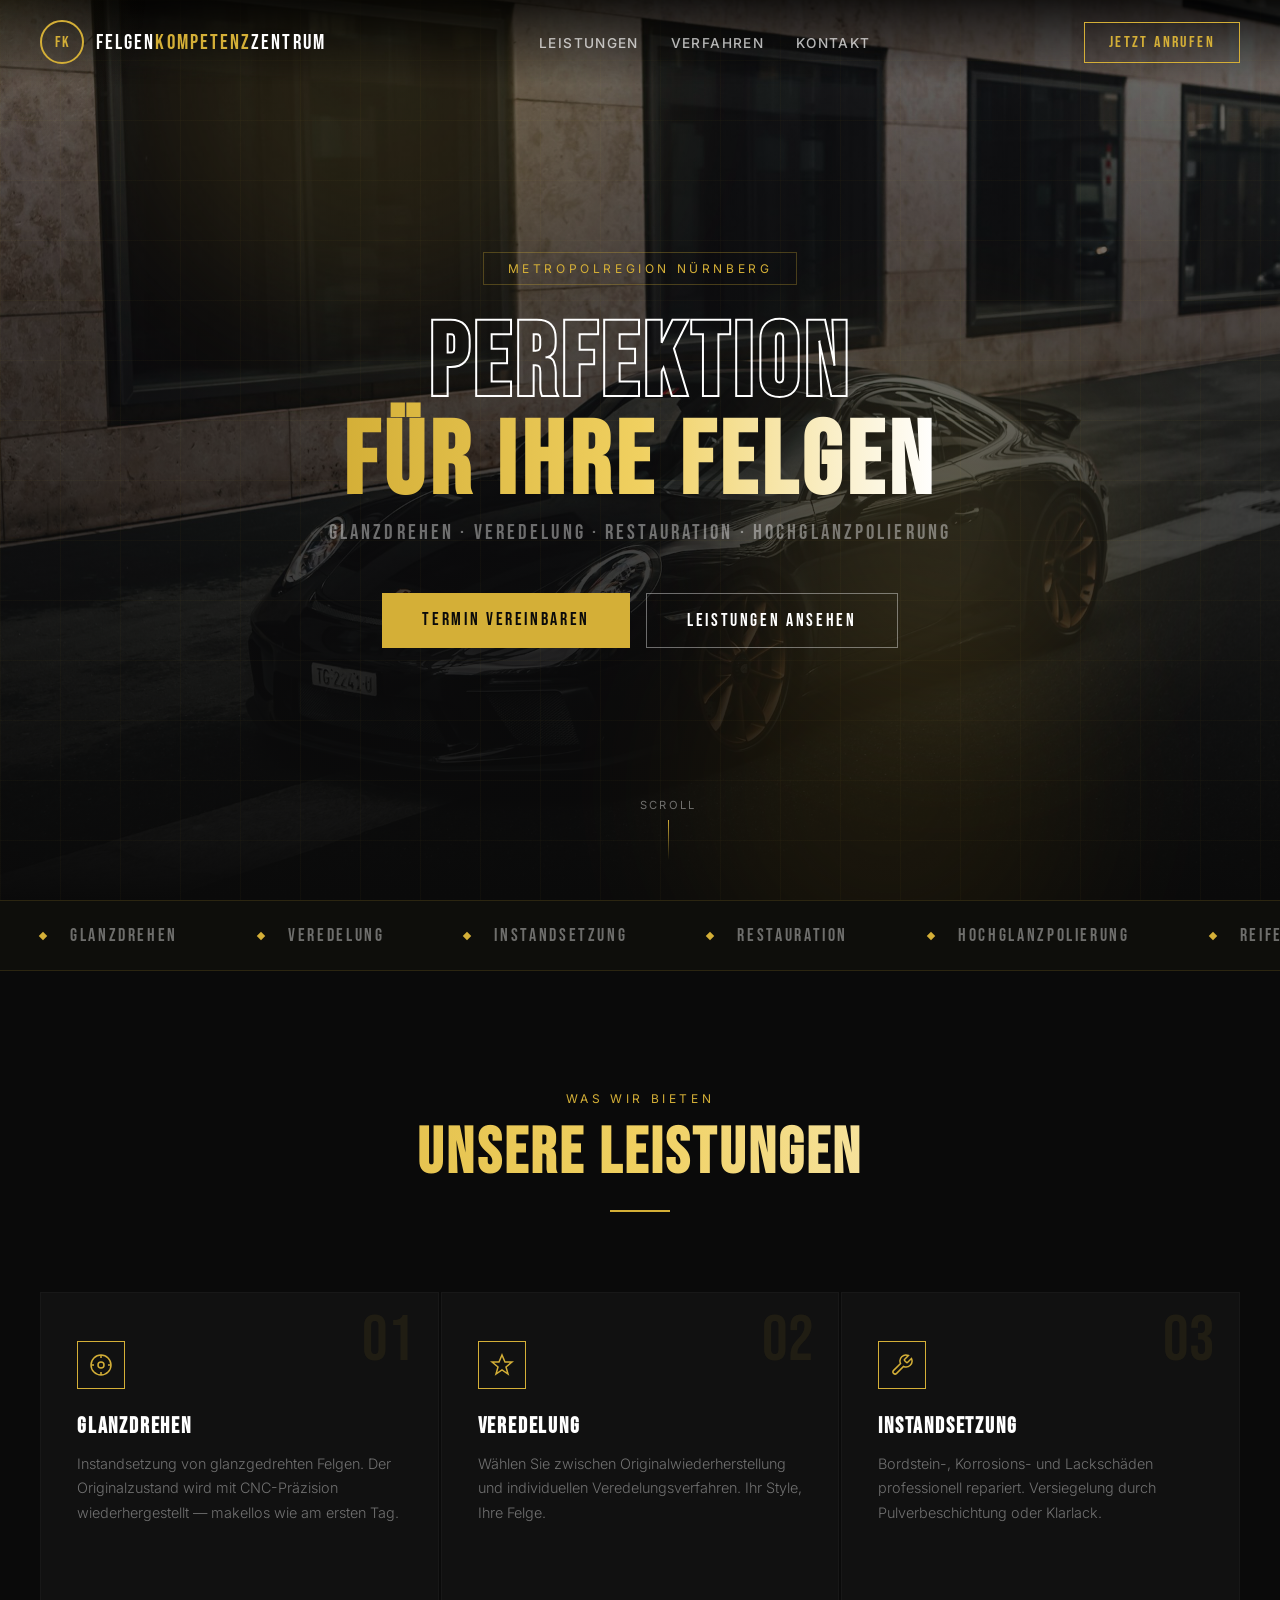
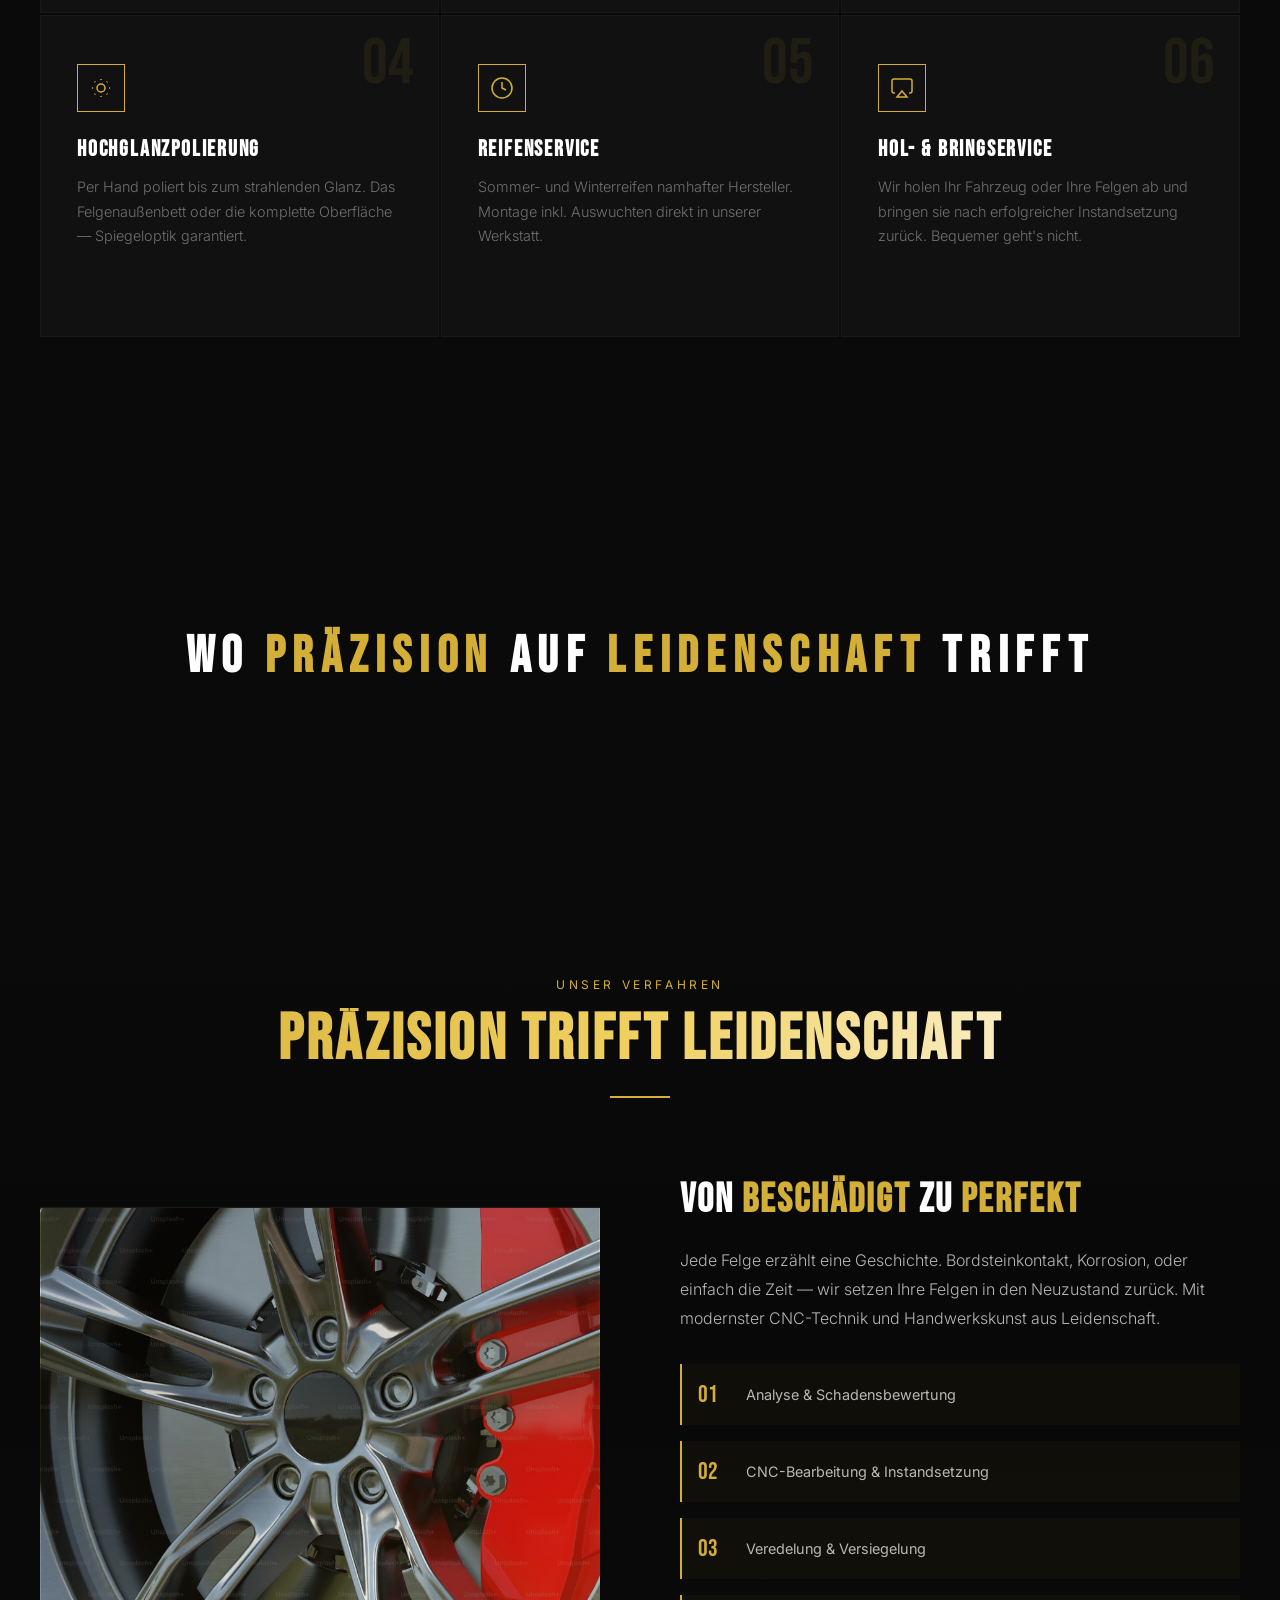
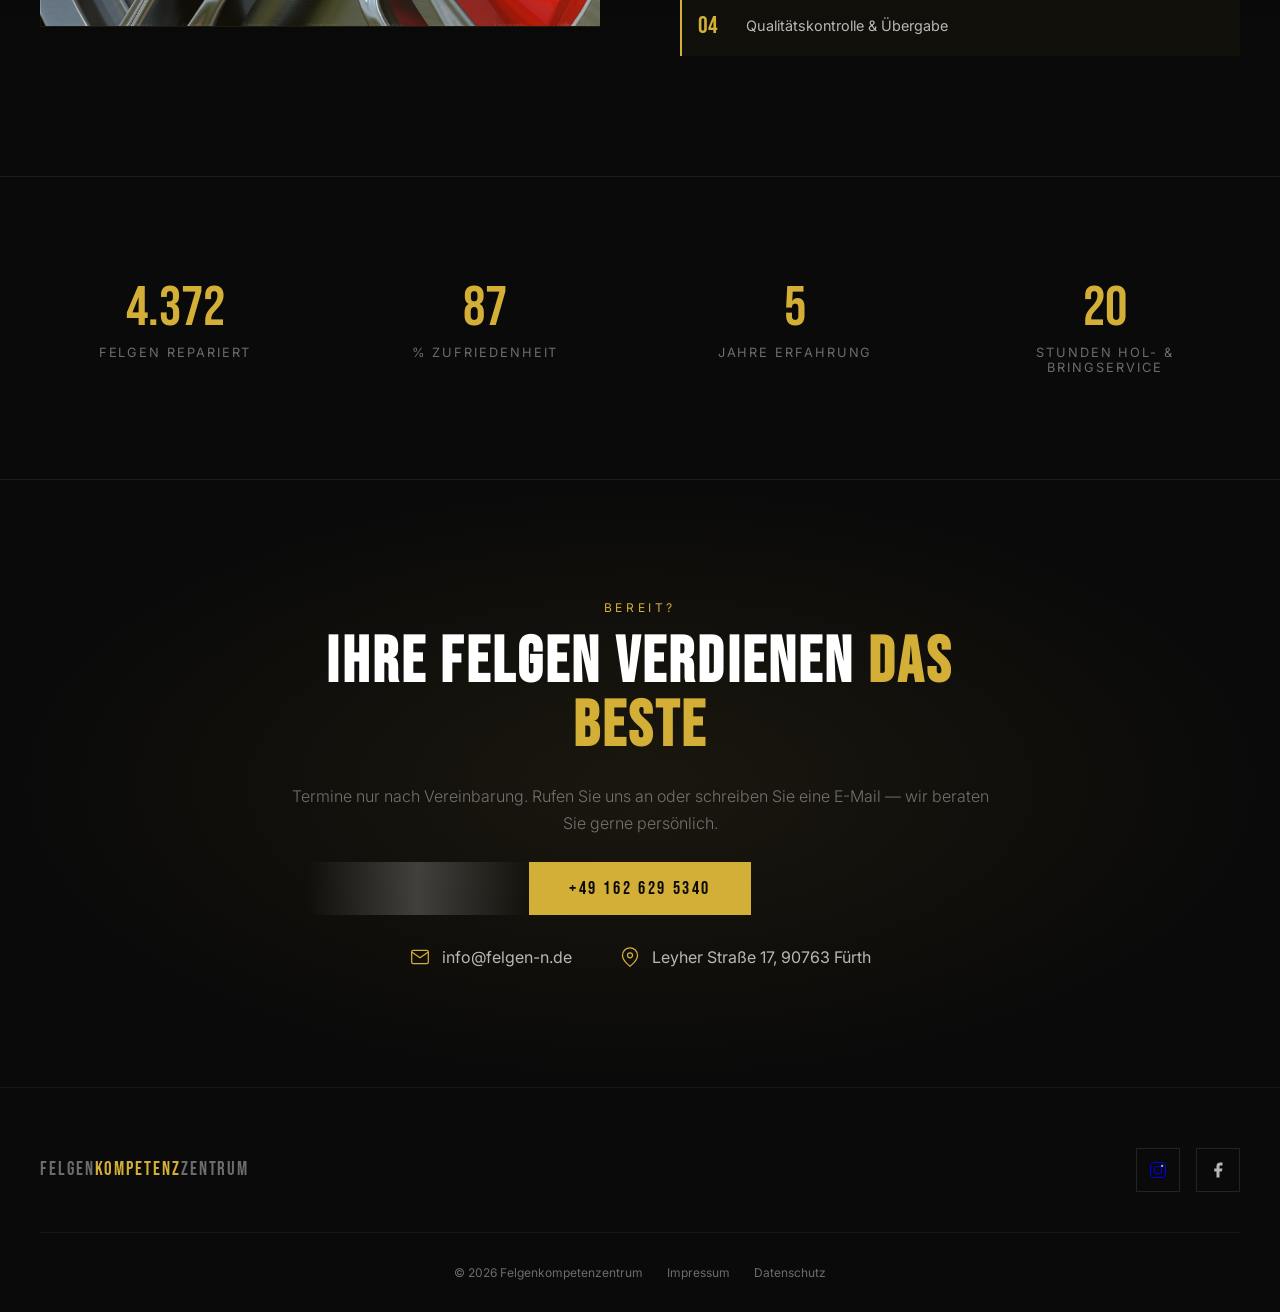
==== commit 126d8304: "Fix absolute paths for GitHub Pages subdirectory" ====
--- a/index.html
+++ b/index.html
@@ -1,4 +1,4 @@
-<!DOCTYPE html><html lang="de" data-astro-cid-j7pv25f6> <head><meta charset="UTF-8"><meta name="viewport" content="width=device-width, initial-scale=1.0"><title>Felgenkompetenzentrum — Reparaturen rund um Ihre Felgen</title><link rel="preconnect" href="https://fonts.googleapis.com"><link rel="preconnect" href="https://fonts.gstatic.com" crossorigin><link href="https://fonts.googleapis.com/css2?family=Bebas+Neue&family=Inter:wght@300;400;500;600&display=swap" rel="stylesheet"><link rel="stylesheet" href="/_astro/index@_@astro.Bt22E5aY.css"></head> <body data-astro-cid-j7pv25f6> <!-- Cursor Glow --> <div class="cursor-glow" id="cursorGlow" data-astro-cid-j7pv25f6></div> <!-- Navbar --> <nav class="navbar" id="navbar" data-astro-cid-j7pv25f6> <a href="#" class="nav-brand" data-astro-cid-j7pv25f6> <div class="nav-logo-icon" data-astro-cid-j7pv25f6>FK</div> <div class="nav-brand-text" data-astro-cid-j7pv25f6>Felgen<span data-astro-cid-j7pv25f6>kompetenz</span>zentrum</div> </a> <ul class="nav-links" data-astro-cid-j7pv25f6> <li data-astro-cid-j7pv25f6><a href="#services" data-astro-cid-j7pv25f6>Leistungen</a></li> <li data-astro-cid-j7pv25f6><a href="#showcase" data-astro-cid-j7pv25f6>Verfahren</a></li> <li data-astro-cid-j7pv25f6><a href="#contact" data-astro-cid-j7pv25f6>Kontakt</a></li> </ul> <a href="tel:+491626295340" class="nav-cta" data-astro-cid-j7pv25f6>Jetzt Anrufen</a> </nav> <!-- Hero --> <section class="hero" data-astro-cid-j7pv25f6> <div class="hero-bg" data-astro-cid-j7pv25f6></div> <div class="hero-grid" data-astro-cid-j7pv25f6></div> <div class="hero-particles" id="particles" data-astro-cid-j7pv25f6></div> <div class="aurora" data-astro-cid-j7pv25f6> <div class="aurora-blob" data-astro-cid-j7pv25f6></div> <div class="aurora-blob" data-astro-cid-j7pv25f6></div> <div class="aurora-blob" data-astro-cid-j7pv25f6></div> </div> <div class="meteors-container" id="meteors" data-astro-cid-j7pv25f6></div> <div class="hero-content" data-astro-cid-j7pv25f6> <div class="hero-badge" data-astro-cid-j7pv25f6>Metropolregion N&uuml;rnberg</div> <h1 data-astro-cid-j7pv25f6> <span class="outline" data-astro-cid-j7pv25f6>PERFEKTION</span><br data-astro-cid-j7pv25f6> <span class="gold shimmer-text" data-astro-cid-j7pv25f6>F&Uuml;R IHRE FELGEN</span> </h1> <p class="hero-sub" data-astro-cid-j7pv25f6>Glanzdrehen &middot; Veredelung &middot; Restauration &middot; Hochglanzpolierung</p> <div class="hero-actions" data-astro-cid-j7pv25f6> <a href="tel:+491626295340" class="btn-primary btn-magnetic" data-astro-cid-j7pv25f6>Termin Vereinbaren</a> <a href="#services" class="btn-outline btn-magnetic" data-astro-cid-j7pv25f6>Leistungen Ansehen</a> </div> </div> <div class="hero-scroll" data-astro-cid-j7pv25f6> <span data-astro-cid-j7pv25f6>Scroll</span> <div class="scroll-line" data-astro-cid-j7pv25f6></div> </div> </section> <!-- Marquee --> <div class="marquee-section" data-astro-cid-j7pv25f6> <div class="marquee-track" data-astro-cid-j7pv25f6> <div class="marquee-item" data-astro-cid-j7pv25f6><div class="marquee-dot" data-astro-cid-j7pv25f6></div> Glanzdrehen</div> <div class="marquee-item" data-astro-cid-j7pv25f6><div class="marquee-dot" data-astro-cid-j7pv25f6></div> Veredelung</div> <div class="marquee-item" data-astro-cid-j7pv25f6><div class="marquee-dot" data-astro-cid-j7pv25f6></div> Instandsetzung</div> <div class="marquee-item" data-astro-cid-j7pv25f6><div class="marquee-dot" data-astro-cid-j7pv25f6></div> Restauration</div> <div class="marquee-item" data-astro-cid-j7pv25f6><div class="marquee-dot" data-astro-cid-j7pv25f6></div> Hochglanzpolierung</div> <div class="marquee-item" data-astro-cid-j7pv25f6><div class="marquee-dot" data-astro-cid-j7pv25f6></div> Reifenservice</div> <div class="marquee-item" data-astro-cid-j7pv25f6><div class="marquee-dot" data-astro-cid-j7pv25f6></div> Hol- und Bringservice</div> <div class="marquee-item" data-astro-cid-j7pv25f6><div class="marquee-dot" data-astro-cid-j7pv25f6></div> Pulverbeschichtung</div> <div class="marquee-item" data-astro-cid-j7pv25f6><div class="marquee-dot" data-astro-cid-j7pv25f6></div> Glanzdrehen</div> <div class="marquee-item" data-astro-cid-j7pv25f6><div class="marquee-dot" data-astro-cid-j7pv25f6></div> Veredelung</div> <div class="marquee-item" data-astro-cid-j7pv25f6><div class="marquee-dot" data-astro-cid-j7pv25f6></div> Instandsetzung</div> <div class="marquee-item" data-astro-cid-j7pv25f6><div class="marquee-dot" data-astro-cid-j7pv25f6></div> Restauration</div> <div class="marquee-item" data-astro-cid-j7pv25f6><div class="marquee-dot" data-astro-cid-j7pv25f6></div> Hochglanzpolierung</div> <div class="marquee-item" data-astro-cid-j7pv25f6><div class="marquee-dot" data-astro-cid-j7pv25f6></div> Reifenservice</div> <div class="marquee-item" data-astro-cid-j7pv25f6><div class="marquee-dot" data-astro-cid-j7pv25f6></div> Hol- und Bringservice</div> <div class="marquee-item" data-astro-cid-j7pv25f6><div class="marquee-dot" data-astro-cid-j7pv25f6></div> Pulverbeschichtung</div> </div> </div> <!-- Services --> <section class="services" id="services" data-astro-cid-j7pv25f6> <div class="section-header blur-in" data-astro-cid-j7pv25f6> <span class="section-label" data-astro-cid-j7pv25f6>Was wir bieten</span> <h2 class="section-title shimmer-text" data-astro-cid-j7pv25f6>Unsere Leistungen</h2> <div class="section-line" data-astro-cid-j7pv25f6></div> </div> <div class="services-grid" data-astro-cid-j7pv25f6> <div class="service-card reveal reveal-delay-1" data-astro-cid-j7pv25f6> <span class="service-number" data-astro-cid-j7pv25f6>01</span> <div class="service-icon" data-astro-cid-j7pv25f6> <svg viewBox="0 0 24 24" data-astro-cid-j7pv25f6><circle cx="12" cy="12" r="10" data-astro-cid-j7pv25f6></circle><circle cx="12" cy="12" r="3" data-astro-cid-j7pv25f6></circle><line x1="12" y1="2" x2="12" y2="5" data-astro-cid-j7pv25f6></line><line x1="12" y1="19" x2="12" y2="22" data-astro-cid-j7pv25f6></line><line x1="2" y1="12" x2="5" y2="12" data-astro-cid-j7pv25f6></line><line x1="19" y1="12" x2="22" y2="12" data-astro-cid-j7pv25f6></line></svg> </div> <h3 data-astro-cid-j7pv25f6>Glanzdrehen</h3> <p data-astro-cid-j7pv25f6>Instandsetzung von glanzgedrehten Felgen. Der Originalzustand wird mit CNC-Pr&auml;zision wiederhergestellt &mdash; makellos wie am ersten Tag.</p> <div class="service-arrow" data-astro-cid-j7pv25f6>Mehr erfahren <span data-astro-cid-j7pv25f6>&rarr;</span></div> </div> <div class="service-card reveal reveal-delay-2" data-astro-cid-j7pv25f6> <span class="service-number" data-astro-cid-j7pv25f6>02</span> <div class="service-icon" data-astro-cid-j7pv25f6> <svg viewBox="0 0 24 24" data-astro-cid-j7pv25f6><polygon points="12,2 15,9 22,9 16,14 18,21 12,17 6,21 8,14 2,9 9,9" data-astro-cid-j7pv25f6></polygon></svg> </div> <h3 data-astro-cid-j7pv25f6>Veredelung</h3> <p data-astro-cid-j7pv25f6>W&auml;hlen Sie zwischen Originalwiederherstellung und individuellen Veredelungsverfahren. Ihr Style, Ihre Felge.</p> <div class="service-arrow" data-astro-cid-j7pv25f6>Mehr erfahren <span data-astro-cid-j7pv25f6>&rarr;</span></div> </div> <div class="service-card reveal reveal-delay-3" data-astro-cid-j7pv25f6> <span class="service-number" data-astro-cid-j7pv25f6>03</span> <div class="service-icon" data-astro-cid-j7pv25f6> <svg viewBox="0 0 24 24" data-astro-cid-j7pv25f6><path d="M14.7 6.3a1 1 0 0 0 0 1.4l1.6 1.6a1 1 0 0 0 1.4 0l3.77-3.77a6 6 0 0 1-7.94 7.94l-6.91 6.91a2.12 2.12 0 0 1-3-3l6.91-6.91a6 6 0 0 1 7.94-7.94l-3.76 3.76z" data-astro-cid-j7pv25f6></path></svg> </div> <h3 data-astro-cid-j7pv25f6>Instandsetzung</h3> <p data-astro-cid-j7pv25f6>Bordstein-, Korrosions- und Lacksch&auml;den professionell repariert. Versiegelung durch Pulverbeschichtung oder Klarlack.</p> <div class="service-arrow" data-astro-cid-j7pv25f6>Mehr erfahren <span data-astro-cid-j7pv25f6>&rarr;</span></div> </div> <div class="service-card reveal reveal-delay-1" data-astro-cid-j7pv25f6> <span class="service-number" data-astro-cid-j7pv25f6>04</span> <div class="service-icon" data-astro-cid-j7pv25f6> <svg viewBox="0 0 24 24" data-astro-cid-j7pv25f6><path d="M12 3v1m0 16v1m9-9h-1M4 12H3m15.364 6.364l-.707-.707M6.343 6.343l-.707-.707m12.728 0l-.707.707M6.343 17.657l-.707.707M16 12a4 4 0 1 1-8 0 4 4 0 0 1 8 0z" data-astro-cid-j7pv25f6></path></svg> </div> <h3 data-astro-cid-j7pv25f6>Hochglanzpolierung</h3> <p data-astro-cid-j7pv25f6>Per Hand poliert bis zum strahlenden Glanz. Das Felgenau&szlig;enbett oder die komplette Oberfl&auml;che &mdash; Spiegeloptik garantiert.</p> <div class="service-arrow" data-astro-cid-j7pv25f6>Mehr erfahren <span data-astro-cid-j7pv25f6>&rarr;</span></div> </div> <div class="service-card reveal reveal-delay-2" data-astro-cid-j7pv25f6> <span class="service-number" data-astro-cid-j7pv25f6>05</span> <div class="service-icon" data-astro-cid-j7pv25f6> <svg viewBox="0 0 24 24" data-astro-cid-j7pv25f6><circle cx="12" cy="12" r="10" data-astro-cid-j7pv25f6></circle><path d="M12 6v6l4 2" data-astro-cid-j7pv25f6></path></svg> </div> <h3 data-astro-cid-j7pv25f6>Reifenservice</h3> <p data-astro-cid-j7pv25f6>Sommer- und Winterreifen namhafter Hersteller. Montage inkl. Auswuchten direkt in unserer Werkstatt.</p> <div class="service-arrow" data-astro-cid-j7pv25f6>Mehr erfahren <span data-astro-cid-j7pv25f6>&rarr;</span></div> </div> <div class="service-card reveal reveal-delay-3" data-astro-cid-j7pv25f6> <span class="service-number" data-astro-cid-j7pv25f6>06</span> <div class="service-icon" data-astro-cid-j7pv25f6> <svg viewBox="0 0 24 24" data-astro-cid-j7pv25f6><path d="M5 17H4a2 2 0 0 1-2-2V5a2 2 0 0 1 2-2h16a2 2 0 0 1 2 2v10a2 2 0 0 1-2 2h-1" data-astro-cid-j7pv25f6></path><polygon points="12,15 17,21 7,21" data-astro-cid-j7pv25f6></polygon></svg> </div> <h3 data-astro-cid-j7pv25f6>Hol- &amp; Bringservice</h3> <p data-astro-cid-j7pv25f6>Wir holen Ihr Fahrzeug oder Ihre Felgen ab und bringen sie nach erfolgreicher Instandsetzung zur&uuml;ck. Bequemer geht's nicht.</p> <div class="service-arrow" data-astro-cid-j7pv25f6>Mehr erfahren <span data-astro-cid-j7pv25f6>&rarr;</span></div> </div> </div> </section> <!-- Photo Strip --> <div style="height: 400px; background: url('/img/car-dark.jpg') center/cover no-repeat fixed; position: relative;" data-astro-cid-j7pv25f6> <div style="position:absolute;inset:0;background:linear-gradient(180deg,var(--dark) 0%,rgba(10,10,10,0.3) 30%,rgba(10,10,10,0.3) 70%,var(--dark) 100%);" data-astro-cid-j7pv25f6></div> <div style="position:relative;z-index:2;height:100%;display:flex;align-items:center;justify-content:center;" data-astro-cid-j7pv25f6> <h2 style="font-family:'Bebas Neue',sans-serif;font-size:clamp(2rem,4vw,3.5rem);letter-spacing:0.15em;text-align:center;color:var(--white);" data-astro-cid-j7pv25f6>Wo <span style="color:var(--gold);" data-astro-cid-j7pv25f6>Pr&auml;zision</span> auf <span style="color:var(--gold);" data-astro-cid-j7pv25f6>Leidenschaft</span> trifft</h2> </div> </div> <!-- Showcase --> <section class="showcase" id="showcase" data-astro-cid-j7pv25f6> <div class="showcase-inner" data-astro-cid-j7pv25f6> <div class="section-header blur-in" data-astro-cid-j7pv25f6> <span class="section-label" data-astro-cid-j7pv25f6>Unser Verfahren</span> <h2 class="section-title shimmer-text" data-astro-cid-j7pv25f6>Pr&auml;zision trifft Leidenschaft</h2> <div class="section-line" data-astro-cid-j7pv25f6></div> </div> <div class="showcase-split" data-astro-cid-j7pv25f6> <div class="showcase-visual reveal" data-astro-cid-j7pv25f6> <div style="position:absolute;inset:0;background:linear-gradient(135deg,rgba(10,10,10,0.3),rgba(212,175,55,0.1));pointer-events:none;" data-astro-cid-j7pv25f6></div> </div> <div class="showcase-text reveal reveal-delay-2" data-astro-cid-j7pv25f6> <h3 data-astro-cid-j7pv25f6>Von <span data-astro-cid-j7pv25f6>besch&auml;digt</span> zu <span data-astro-cid-j7pv25f6>perfekt</span></h3> <p data-astro-cid-j7pv25f6>Jede Felge erz&auml;hlt eine Geschichte. Bordsteinkontakt, Korrosion, oder einfach die Zeit &mdash; wir setzen Ihre Felgen in den Neuzustand zur&uuml;ck. Mit modernster CNC-Technik und Handwerkskunst aus Leidenschaft.</p> <div class="process-steps" data-astro-cid-j7pv25f6> <div class="process-step" data-astro-cid-j7pv25f6> <span class="process-step-num" data-astro-cid-j7pv25f6>01</span> <span class="process-step-text" data-astro-cid-j7pv25f6>Analyse &amp; Schadensbewertung</span> </div> <div class="process-step" data-astro-cid-j7pv25f6> <span class="process-step-num" data-astro-cid-j7pv25f6>02</span> <span class="process-step-text" data-astro-cid-j7pv25f6>CNC-Bearbeitung &amp; Instandsetzung</span> </div> <div class="process-step" data-astro-cid-j7pv25f6> <span class="process-step-num" data-astro-cid-j7pv25f6>03</span> <span class="process-step-text" data-astro-cid-j7pv25f6>Veredelung &amp; Versiegelung</span> </div> <div class="process-step" data-astro-cid-j7pv25f6> <span class="process-step-num" data-astro-cid-j7pv25f6>04</span> <span class="process-step-text" data-astro-cid-j7pv25f6>Qualit&auml;tskontrolle &amp; &Uuml;bergabe</span> </div> </div> </div> </div> </div> </section> <!-- Stats --> <section class="stats" data-astro-cid-j7pv25f6> <div class="stats-inner" data-astro-cid-j7pv25f6> <div class="stat-item reveal" data-astro-cid-j7pv25f6> <div class="stat-number" data-count="5000" data-astro-cid-j7pv25f6>0</div> <div class="stat-label" data-astro-cid-j7pv25f6>Felgen repariert</div> </div> <div class="stat-item reveal reveal-delay-1" data-astro-cid-j7pv25f6> <div class="stat-number" data-count="100" data-astro-cid-j7pv25f6>0</div> <div class="stat-label" data-astro-cid-j7pv25f6>% Zufriedenheit</div> </div> <div class="stat-item reveal reveal-delay-2" data-astro-cid-j7pv25f6> <div class="stat-number" data-count="6" data-astro-cid-j7pv25f6>0</div> <div class="stat-label" data-astro-cid-j7pv25f6>Jahre Erfahrung</div> </div> <div class="stat-item reveal reveal-delay-3" data-astro-cid-j7pv25f6> <div class="stat-number" data-count="24" data-astro-cid-j7pv25f6>0</div> <div class="stat-label" data-astro-cid-j7pv25f6>Stunden Hol- &amp; Bringservice</div> </div> </div> </section> <!-- CTA --> <section class="cta-section" id="contact" data-astro-cid-j7pv25f6> <div class="cta-content reveal" data-astro-cid-j7pv25f6> <span class="section-label" data-astro-cid-j7pv25f6>Bereit?</span> <h2 data-astro-cid-j7pv25f6>Ihre Felgen verdienen <span data-astro-cid-j7pv25f6>das Beste</span></h2> <p data-astro-cid-j7pv25f6>Termine nur nach Vereinbarung. Rufen Sie uns an oder schreiben Sie eine E-Mail &mdash; wir beraten Sie gerne pers&ouml;nlich.</p> <a href="tel:+491626295340" class="btn-primary" data-astro-cid-j7pv25f6>+49 162 629 5340</a> <div class="cta-contact" data-astro-cid-j7pv25f6> <a href="mailto:info@felgen-n.de" class="cta-contact-item" data-astro-cid-j7pv25f6> <svg viewBox="0 0 24 24" data-astro-cid-j7pv25f6><path d="M4 4h16c1.1 0 2 .9 2 2v12c0 1.1-.9 2-2 2H4c-1.1 0-2-.9-2-2V6c0-1.1.9-2 2-2z" data-astro-cid-j7pv25f6></path><polyline points="22,6 12,13 2,6" data-astro-cid-j7pv25f6></polyline></svg>
+<!DOCTYPE html><html lang="de" data-astro-cid-j7pv25f6> <head><meta charset="UTF-8"><meta name="viewport" content="width=device-width, initial-scale=1.0"><title>Felgenkompetenzentrum — Reparaturen rund um Ihre Felgen</title><link rel="preconnect" href="https://fonts.googleapis.com"><link rel="preconnect" href="https://fonts.gstatic.com" crossorigin><link href="https://fonts.googleapis.com/css2?family=Bebas+Neue&family=Inter:wght@300;400;500;600&display=swap" rel="stylesheet"><link rel="stylesheet" href="./_astro/index@_@astro.Bt22E5aY.css"></head> <body data-astro-cid-j7pv25f6> <!-- Cursor Glow --> <div class="cursor-glow" id="cursorGlow" data-astro-cid-j7pv25f6></div> <!-- Navbar --> <nav class="navbar" id="navbar" data-astro-cid-j7pv25f6> <a href="#" class="nav-brand" data-astro-cid-j7pv25f6> <div class="nav-logo-icon" data-astro-cid-j7pv25f6>FK</div> <div class="nav-brand-text" data-astro-cid-j7pv25f6>Felgen<span data-astro-cid-j7pv25f6>kompetenz</span>zentrum</div> </a> <ul class="nav-links" data-astro-cid-j7pv25f6> <li data-astro-cid-j7pv25f6><a href="#services" data-astro-cid-j7pv25f6>Leistungen</a></li> <li data-astro-cid-j7pv25f6><a href="#showcase" data-astro-cid-j7pv25f6>Verfahren</a></li> <li data-astro-cid-j7pv25f6><a href="#contact" data-astro-cid-j7pv25f6>Kontakt</a></li> </ul> <a href="tel:+491626295340" class="nav-cta" data-astro-cid-j7pv25f6>Jetzt Anrufen</a> </nav> <!-- Hero --> <section class="hero" data-astro-cid-j7pv25f6> <div class="hero-bg" data-astro-cid-j7pv25f6></div> <div class="hero-grid" data-astro-cid-j7pv25f6></div> <div class="hero-particles" id="particles" data-astro-cid-j7pv25f6></div> <div class="aurora" data-astro-cid-j7pv25f6> <div class="aurora-blob" data-astro-cid-j7pv25f6></div> <div class="aurora-blob" data-astro-cid-j7pv25f6></div> <div class="aurora-blob" data-astro-cid-j7pv25f6></div> </div> <div class="meteors-container" id="meteors" data-astro-cid-j7pv25f6></div> <div class="hero-content" data-astro-cid-j7pv25f6> <div class="hero-badge" data-astro-cid-j7pv25f6>Metropolregion N&uuml;rnberg</div> <h1 data-astro-cid-j7pv25f6> <span class="outline" data-astro-cid-j7pv25f6>PERFEKTION</span><br data-astro-cid-j7pv25f6> <span class="gold shimmer-text" data-astro-cid-j7pv25f6>F&Uuml;R IHRE FELGEN</span> </h1> <p class="hero-sub" data-astro-cid-j7pv25f6>Glanzdrehen &middot; Veredelung &middot; Restauration &middot; Hochglanzpolierung</p> <div class="hero-actions" data-astro-cid-j7pv25f6> <a href="tel:+491626295340" class="btn-primary btn-magnetic" data-astro-cid-j7pv25f6>Termin Vereinbaren</a> <a href="#services" class="btn-outline btn-magnetic" data-astro-cid-j7pv25f6>Leistungen Ansehen</a> </div> </div> <div class="hero-scroll" data-astro-cid-j7pv25f6> <span data-astro-cid-j7pv25f6>Scroll</span> <div class="scroll-line" data-astro-cid-j7pv25f6></div> </div> </section> <!-- Marquee --> <div class="marquee-section" data-astro-cid-j7pv25f6> <div class="marquee-track" data-astro-cid-j7pv25f6> <div class="marquee-item" data-astro-cid-j7pv25f6><div class="marquee-dot" data-astro-cid-j7pv25f6></div> Glanzdrehen</div> <div class="marquee-item" data-astro-cid-j7pv25f6><div class="marquee-dot" data-astro-cid-j7pv25f6></div> Veredelung</div> <div class="marquee-item" data-astro-cid-j7pv25f6><div class="marquee-dot" data-astro-cid-j7pv25f6></div> Instandsetzung</div> <div class="marquee-item" data-astro-cid-j7pv25f6><div class="marquee-dot" data-astro-cid-j7pv25f6></div> Restauration</div> <div class="marquee-item" data-astro-cid-j7pv25f6><div class="marquee-dot" data-astro-cid-j7pv25f6></div> Hochglanzpolierung</div> <div class="marquee-item" data-astro-cid-j7pv25f6><div class="marquee-dot" data-astro-cid-j7pv25f6></div> Reifenservice</div> <div class="marquee-item" data-astro-cid-j7pv25f6><div class="marquee-dot" data-astro-cid-j7pv25f6></div> Hol- und Bringservice</div> <div class="marquee-item" data-astro-cid-j7pv25f6><div class="marquee-dot" data-astro-cid-j7pv25f6></div> Pulverbeschichtung</div> <div class="marquee-item" data-astro-cid-j7pv25f6><div class="marquee-dot" data-astro-cid-j7pv25f6></div> Glanzdrehen</div> <div class="marquee-item" data-astro-cid-j7pv25f6><div class="marquee-dot" data-astro-cid-j7pv25f6></div> Veredelung</div> <div class="marquee-item" data-astro-cid-j7pv25f6><div class="marquee-dot" data-astro-cid-j7pv25f6></div> Instandsetzung</div> <div class="marquee-item" data-astro-cid-j7pv25f6><div class="marquee-dot" data-astro-cid-j7pv25f6></div> Restauration</div> <div class="marquee-item" data-astro-cid-j7pv25f6><div class="marquee-dot" data-astro-cid-j7pv25f6></div> Hochglanzpolierung</div> <div class="marquee-item" data-astro-cid-j7pv25f6><div class="marquee-dot" data-astro-cid-j7pv25f6></div> Reifenservice</div> <div class="marquee-item" data-astro-cid-j7pv25f6><div class="marquee-dot" data-astro-cid-j7pv25f6></div> Hol- und Bringservice</div> <div class="marquee-item" data-astro-cid-j7pv25f6><div class="marquee-dot" data-astro-cid-j7pv25f6></div> Pulverbeschichtung</div> </div> </div> <!-- Services --> <section class="services" id="services" data-astro-cid-j7pv25f6> <div class="section-header blur-in" data-astro-cid-j7pv25f6> <span class="section-label" data-astro-cid-j7pv25f6>Was wir bieten</span> <h2 class="section-title shimmer-text" data-astro-cid-j7pv25f6>Unsere Leistungen</h2> <div class="section-line" data-astro-cid-j7pv25f6></div> </div> <div class="services-grid" data-astro-cid-j7pv25f6> <div class="service-card reveal reveal-delay-1" data-astro-cid-j7pv25f6> <span class="service-number" data-astro-cid-j7pv25f6>01</span> <div class="service-icon" data-astro-cid-j7pv25f6> <svg viewBox="0 0 24 24" data-astro-cid-j7pv25f6><circle cx="12" cy="12" r="10" data-astro-cid-j7pv25f6></circle><circle cx="12" cy="12" r="3" data-astro-cid-j7pv25f6></circle><line x1="12" y1="2" x2="12" y2="5" data-astro-cid-j7pv25f6></line><line x1="12" y1="19" x2="12" y2="22" data-astro-cid-j7pv25f6></line><line x1="2" y1="12" x2="5" y2="12" data-astro-cid-j7pv25f6></line><line x1="19" y1="12" x2="22" y2="12" data-astro-cid-j7pv25f6></line></svg> </div> <h3 data-astro-cid-j7pv25f6>Glanzdrehen</h3> <p data-astro-cid-j7pv25f6>Instandsetzung von glanzgedrehten Felgen. Der Originalzustand wird mit CNC-Pr&auml;zision wiederhergestellt &mdash; makellos wie am ersten Tag.</p> <div class="service-arrow" data-astro-cid-j7pv25f6>Mehr erfahren <span data-astro-cid-j7pv25f6>&rarr;</span></div> </div> <div class="service-card reveal reveal-delay-2" data-astro-cid-j7pv25f6> <span class="service-number" data-astro-cid-j7pv25f6>02</span> <div class="service-icon" data-astro-cid-j7pv25f6> <svg viewBox="0 0 24 24" data-astro-cid-j7pv25f6><polygon points="12,2 15,9 22,9 16,14 18,21 12,17 6,21 8,14 2,9 9,9" data-astro-cid-j7pv25f6></polygon></svg> </div> <h3 data-astro-cid-j7pv25f6>Veredelung</h3> <p data-astro-cid-j7pv25f6>W&auml;hlen Sie zwischen Originalwiederherstellung und individuellen Veredelungsverfahren. Ihr Style, Ihre Felge.</p> <div class="service-arrow" data-astro-cid-j7pv25f6>Mehr erfahren <span data-astro-cid-j7pv25f6>&rarr;</span></div> </div> <div class="service-card reveal reveal-delay-3" data-astro-cid-j7pv25f6> <span class="service-number" data-astro-cid-j7pv25f6>03</span> <div class="service-icon" data-astro-cid-j7pv25f6> <svg viewBox="0 0 24 24" data-astro-cid-j7pv25f6><path d="M14.7 6.3a1 1 0 0 0 0 1.4l1.6 1.6a1 1 0 0 0 1.4 0l3.77-3.77a6 6 0 0 1-7.94 7.94l-6.91 6.91a2.12 2.12 0 0 1-3-3l6.91-6.91a6 6 0 0 1 7.94-7.94l-3.76 3.76z" data-astro-cid-j7pv25f6></path></svg> </div> <h3 data-astro-cid-j7pv25f6>Instandsetzung</h3> <p data-astro-cid-j7pv25f6>Bordstein-, Korrosions- und Lacksch&auml;den professionell repariert. Versiegelung durch Pulverbeschichtung oder Klarlack.</p> <div class="service-arrow" data-astro-cid-j7pv25f6>Mehr erfahren <span data-astro-cid-j7pv25f6>&rarr;</span></div> </div> <div class="service-card reveal reveal-delay-1" data-astro-cid-j7pv25f6> <span class="service-number" data-astro-cid-j7pv25f6>04</span> <div class="service-icon" data-astro-cid-j7pv25f6> <svg viewBox="0 0 24 24" data-astro-cid-j7pv25f6><path d="M12 3v1m0 16v1m9-9h-1M4 12H3m15.364 6.364l-.707-.707M6.343 6.343l-.707-.707m12.728 0l-.707.707M6.343 17.657l-.707.707M16 12a4 4 0 1 1-8 0 4 4 0 0 1 8 0z" data-astro-cid-j7pv25f6></path></svg> </div> <h3 data-astro-cid-j7pv25f6>Hochglanzpolierung</h3> <p data-astro-cid-j7pv25f6>Per Hand poliert bis zum strahlenden Glanz. Das Felgenau&szlig;enbett oder die komplette Oberfl&auml;che &mdash; Spiegeloptik garantiert.</p> <div class="service-arrow" data-astro-cid-j7pv25f6>Mehr erfahren <span data-astro-cid-j7pv25f6>&rarr;</span></div> </div> <div class="service-card reveal reveal-delay-2" data-astro-cid-j7pv25f6> <span class="service-number" data-astro-cid-j7pv25f6>05</span> <div class="service-icon" data-astro-cid-j7pv25f6> <svg viewBox="0 0 24 24" data-astro-cid-j7pv25f6><circle cx="12" cy="12" r="10" data-astro-cid-j7pv25f6></circle><path d="M12 6v6l4 2" data-astro-cid-j7pv25f6></path></svg> </div> <h3 data-astro-cid-j7pv25f6>Reifenservice</h3> <p data-astro-cid-j7pv25f6>Sommer- und Winterreifen namhafter Hersteller. Montage inkl. Auswuchten direkt in unserer Werkstatt.</p> <div class="service-arrow" data-astro-cid-j7pv25f6>Mehr erfahren <span data-astro-cid-j7pv25f6>&rarr;</span></div> </div> <div class="service-card reveal reveal-delay-3" data-astro-cid-j7pv25f6> <span class="service-number" data-astro-cid-j7pv25f6>06</span> <div class="service-icon" data-astro-cid-j7pv25f6> <svg viewBox="0 0 24 24" data-astro-cid-j7pv25f6><path d="M5 17H4a2 2 0 0 1-2-2V5a2 2 0 0 1 2-2h16a2 2 0 0 1 2 2v10a2 2 0 0 1-2 2h-1" data-astro-cid-j7pv25f6></path><polygon points="12,15 17,21 7,21" data-astro-cid-j7pv25f6></polygon></svg> </div> <h3 data-astro-cid-j7pv25f6>Hol- &amp; Bringservice</h3> <p data-astro-cid-j7pv25f6>Wir holen Ihr Fahrzeug oder Ihre Felgen ab und bringen sie nach erfolgreicher Instandsetzung zur&uuml;ck. Bequemer geht's nicht.</p> <div class="service-arrow" data-astro-cid-j7pv25f6>Mehr erfahren <span data-astro-cid-j7pv25f6>&rarr;</span></div> </div> </div> </section> <!-- Photo Strip --> <div style="height: 400px; background: url('./img/car-dark.jpg') center/cover no-repeat fixed; position: relative;" data-astro-cid-j7pv25f6> <div style="position:absolute;inset:0;background:linear-gradient(180deg,var(--dark) 0%,rgba(10,10,10,0.3) 30%,rgba(10,10,10,0.3) 70%,var(--dark) 100%);" data-astro-cid-j7pv25f6></div> <div style="position:relative;z-index:2;height:100%;display:flex;align-items:center;justify-content:center;" data-astro-cid-j7pv25f6> <h2 style="font-family:'Bebas Neue',sans-serif;font-size:clamp(2rem,4vw,3.5rem);letter-spacing:0.15em;text-align:center;color:var(--white);" data-astro-cid-j7pv25f6>Wo <span style="color:var(--gold);" data-astro-cid-j7pv25f6>Pr&auml;zision</span> auf <span style="color:var(--gold);" data-astro-cid-j7pv25f6>Leidenschaft</span> trifft</h2> </div> </div> <!-- Showcase --> <section class="showcase" id="showcase" data-astro-cid-j7pv25f6> <div class="showcase-inner" data-astro-cid-j7pv25f6> <div class="section-header blur-in" data-astro-cid-j7pv25f6> <span class="section-label" data-astro-cid-j7pv25f6>Unser Verfahren</span> <h2 class="section-title shimmer-text" data-astro-cid-j7pv25f6>Pr&auml;zision trifft Leidenschaft</h2> <div class="section-line" data-astro-cid-j7pv25f6></div> </div> <div class="showcase-split" data-astro-cid-j7pv25f6> <div class="showcase-visual reveal" data-astro-cid-j7pv25f6> <div style="position:absolute;inset:0;background:linear-gradient(135deg,rgba(10,10,10,0.3),rgba(212,175,55,0.1));pointer-events:none;" data-astro-cid-j7pv25f6></div> </div> <div class="showcase-text reveal reveal-delay-2" data-astro-cid-j7pv25f6> <h3 data-astro-cid-j7pv25f6>Von <span data-astro-cid-j7pv25f6>besch&auml;digt</span> zu <span data-astro-cid-j7pv25f6>perfekt</span></h3> <p data-astro-cid-j7pv25f6>Jede Felge erz&auml;hlt eine Geschichte. Bordsteinkontakt, Korrosion, oder einfach die Zeit &mdash; wir setzen Ihre Felgen in den Neuzustand zur&uuml;ck. Mit modernster CNC-Technik und Handwerkskunst aus Leidenschaft.</p> <div class="process-steps" data-astro-cid-j7pv25f6> <div class="process-step" data-astro-cid-j7pv25f6> <span class="process-step-num" data-astro-cid-j7pv25f6>01</span> <span class="process-step-text" data-astro-cid-j7pv25f6>Analyse &amp; Schadensbewertung</span> </div> <div class="process-step" data-astro-cid-j7pv25f6> <span class="process-step-num" data-astro-cid-j7pv25f6>02</span> <span class="process-step-text" data-astro-cid-j7pv25f6>CNC-Bearbeitung &amp; Instandsetzung</span> </div> <div class="process-step" data-astro-cid-j7pv25f6> <span class="process-step-num" data-astro-cid-j7pv25f6>03</span> <span class="process-step-text" data-astro-cid-j7pv25f6>Veredelung &amp; Versiegelung</span> </div> <div class="process-step" data-astro-cid-j7pv25f6> <span class="process-step-num" data-astro-cid-j7pv25f6>04</span> <span class="process-step-text" data-astro-cid-j7pv25f6>Qualit&auml;tskontrolle &amp; &Uuml;bergabe</span> </div> </div> </div> </div> </div> </section> <!-- Stats --> <section class="stats" data-astro-cid-j7pv25f6> <div class="stats-inner" data-astro-cid-j7pv25f6> <div class="stat-item reveal" data-astro-cid-j7pv25f6> <div class="stat-number" data-count="5000" data-astro-cid-j7pv25f6>0</div> <div class="stat-label" data-astro-cid-j7pv25f6>Felgen repariert</div> </div> <div class="stat-item reveal reveal-delay-1" data-astro-cid-j7pv25f6> <div class="stat-number" data-count="100" data-astro-cid-j7pv25f6>0</div> <div class="stat-label" data-astro-cid-j7pv25f6>% Zufriedenheit</div> </div> <div class="stat-item reveal reveal-delay-2" data-astro-cid-j7pv25f6> <div class="stat-number" data-count="6" data-astro-cid-j7pv25f6>0</div> <div class="stat-label" data-astro-cid-j7pv25f6>Jahre Erfahrung</div> </div> <div class="stat-item reveal reveal-delay-3" data-astro-cid-j7pv25f6> <div class="stat-number" data-count="24" data-astro-cid-j7pv25f6>0</div> <div class="stat-label" data-astro-cid-j7pv25f6>Stunden Hol- &amp; Bringservice</div> </div> </div> </section> <!-- CTA --> <section class="cta-section" id="contact" data-astro-cid-j7pv25f6> <div class="cta-content reveal" data-astro-cid-j7pv25f6> <span class="section-label" data-astro-cid-j7pv25f6>Bereit?</span> <h2 data-astro-cid-j7pv25f6>Ihre Felgen verdienen <span data-astro-cid-j7pv25f6>das Beste</span></h2> <p data-astro-cid-j7pv25f6>Termine nur nach Vereinbarung. Rufen Sie uns an oder schreiben Sie eine E-Mail &mdash; wir beraten Sie gerne pers&ouml;nlich.</p> <a href="tel:+491626295340" class="btn-primary" data-astro-cid-j7pv25f6>+49 162 629 5340</a> <div class="cta-contact" data-astro-cid-j7pv25f6> <a href="mailto:info@felgen-n.de" class="cta-contact-item" data-astro-cid-j7pv25f6> <svg viewBox="0 0 24 24" data-astro-cid-j7pv25f6><path d="M4 4h16c1.1 0 2 .9 2 2v12c0 1.1-.9 2-2 2H4c-1.1 0-2-.9-2-2V6c0-1.1.9-2 2-2z" data-astro-cid-j7pv25f6></path><polyline points="22,6 12,13 2,6" data-astro-cid-j7pv25f6></polyline></svg>
 info@felgen-n.de
 </a> <a href="https://maps.google.com/?q=Leyher+Stra%C3%9Fe+17+90763+F%C3%BCrth" target="_blank" class="cta-contact-item" data-astro-cid-j7pv25f6> <svg viewBox="0 0 24 24" data-astro-cid-j7pv25f6><path d="M21 10c0 7-9 13-9 13s-9-6-9-13a9 9 0 0 1 18 0z" data-astro-cid-j7pv25f6></path><circle cx="12" cy="10" r="3" data-astro-cid-j7pv25f6></circle></svg>
 Leyher Stra&szlig;e 17, 90763 F&uuml;rth
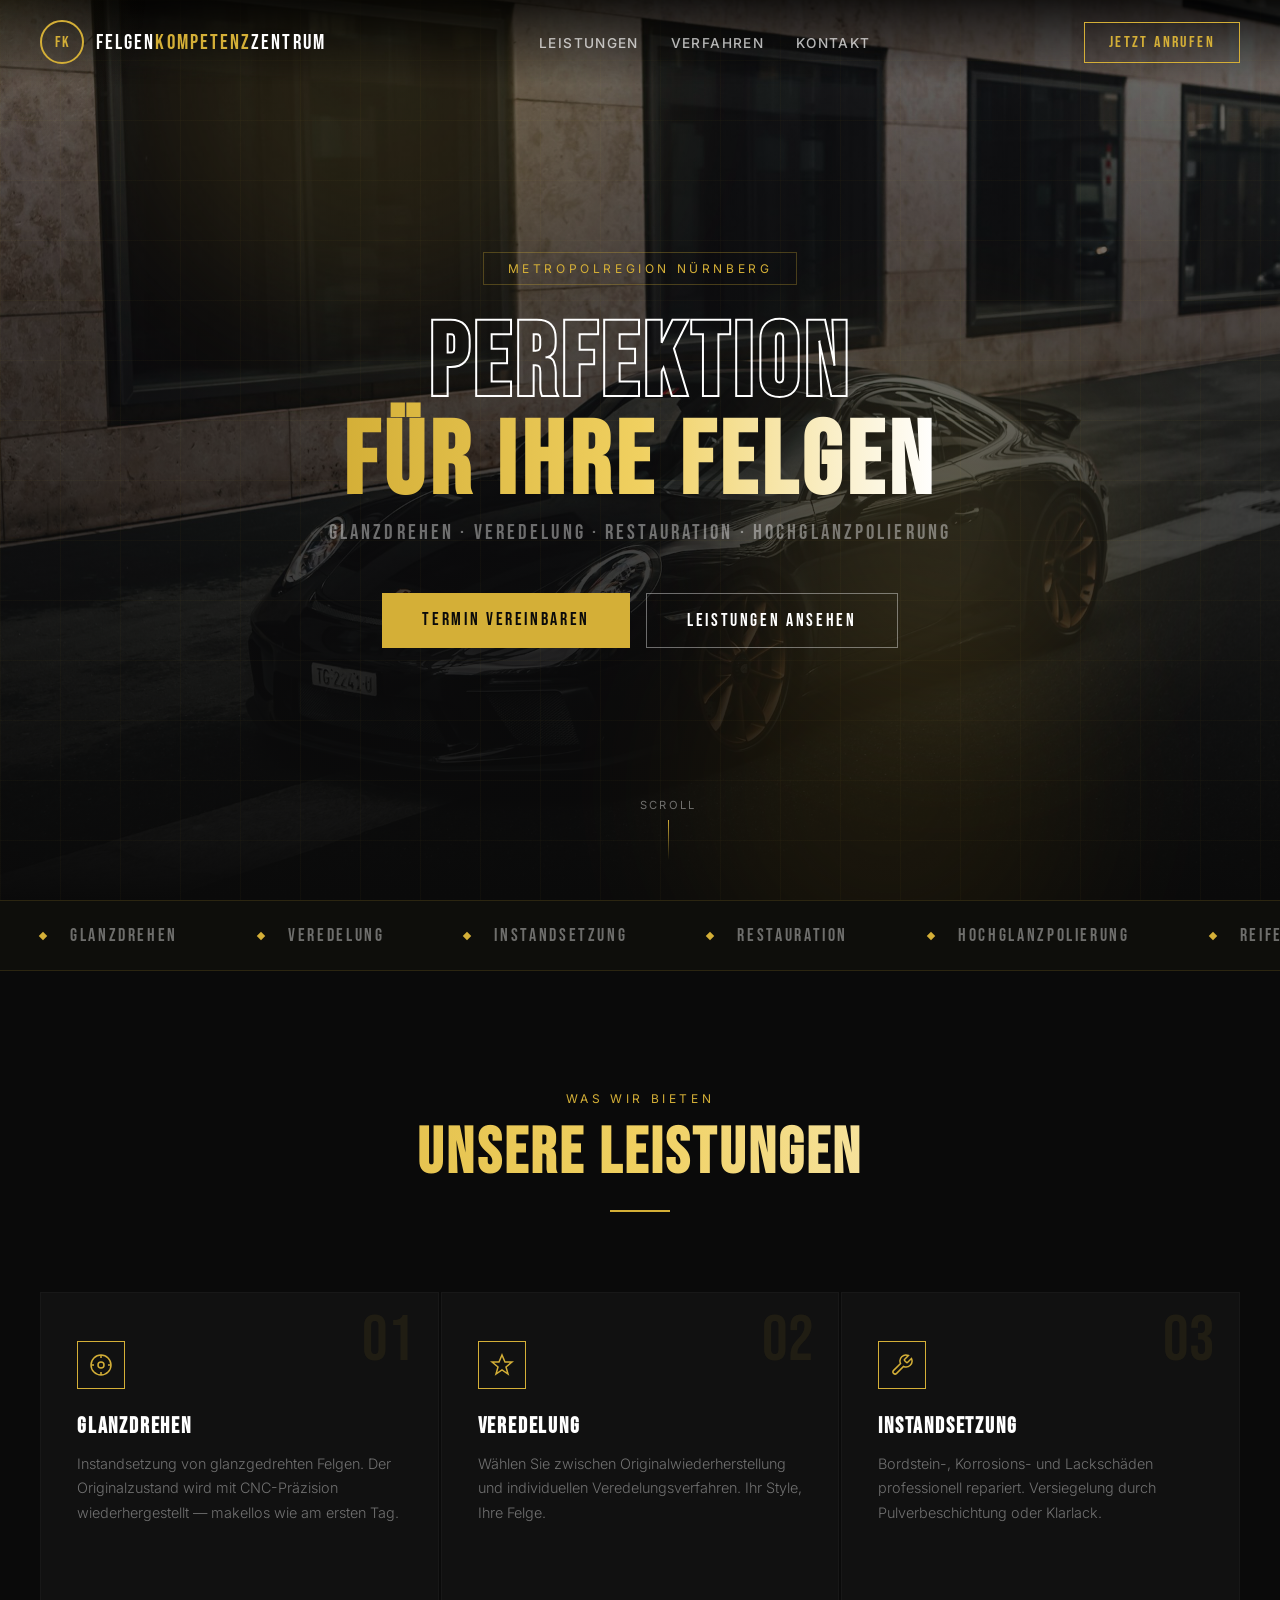
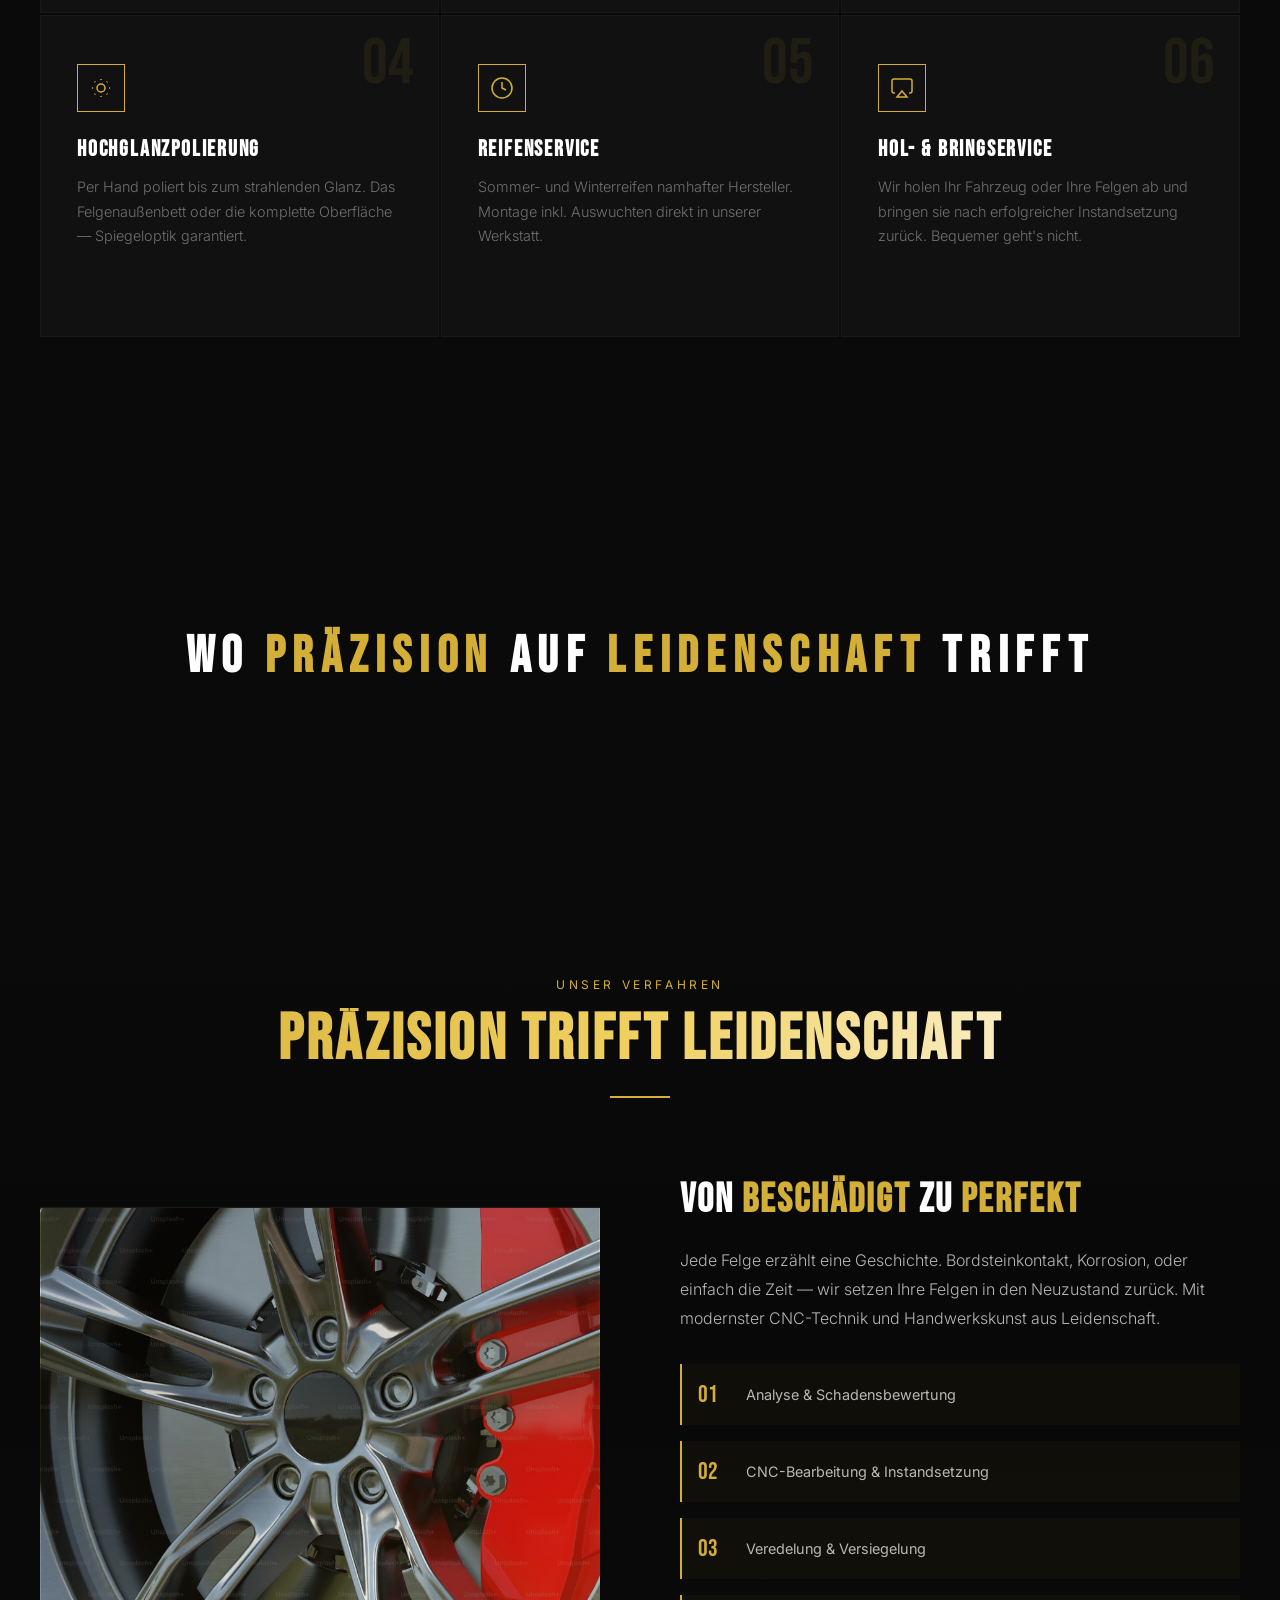
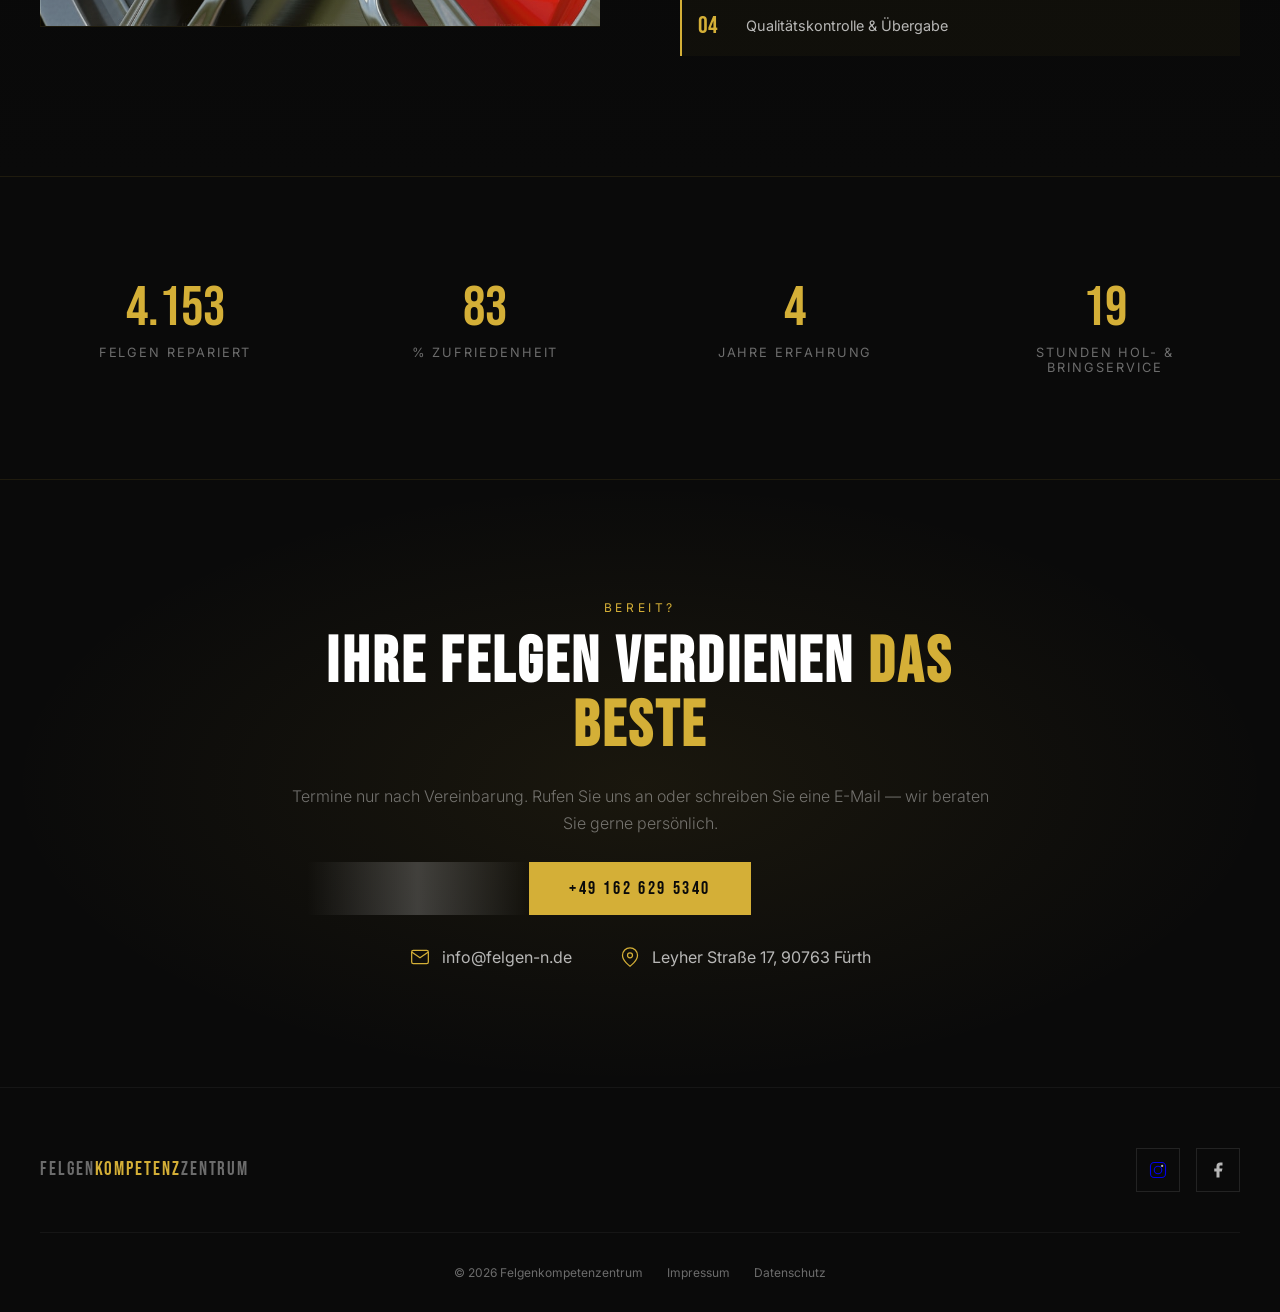
==== commit a27e17b0: "Rename CSS file - remove @ chars" ====
--- a/index.html
+++ b/index.html
@@ -1,4 +1,4 @@
-<!DOCTYPE html><html lang="de" data-astro-cid-j7pv25f6> <head><meta charset="UTF-8"><meta name="viewport" content="width=device-width, initial-scale=1.0"><title>Felgenkompetenzentrum — Reparaturen rund um Ihre Felgen</title><link rel="preconnect" href="https://fonts.googleapis.com"><link rel="preconnect" href="https://fonts.gstatic.com" crossorigin><link href="https://fonts.googleapis.com/css2?family=Bebas+Neue&family=Inter:wght@300;400;500;600&display=swap" rel="stylesheet"><link rel="stylesheet" href="./_astro/index@_@astro.Bt22E5aY.css"></head> <body data-astro-cid-j7pv25f6> <!-- Cursor Glow --> <div class="cursor-glow" id="cursorGlow" data-astro-cid-j7pv25f6></div> <!-- Navbar --> <nav class="navbar" id="navbar" data-astro-cid-j7pv25f6> <a href="#" class="nav-brand" data-astro-cid-j7pv25f6> <div class="nav-logo-icon" data-astro-cid-j7pv25f6>FK</div> <div class="nav-brand-text" data-astro-cid-j7pv25f6>Felgen<span data-astro-cid-j7pv25f6>kompetenz</span>zentrum</div> </a> <ul class="nav-links" data-astro-cid-j7pv25f6> <li data-astro-cid-j7pv25f6><a href="#services" data-astro-cid-j7pv25f6>Leistungen</a></li> <li data-astro-cid-j7pv25f6><a href="#showcase" data-astro-cid-j7pv25f6>Verfahren</a></li> <li data-astro-cid-j7pv25f6><a href="#contact" data-astro-cid-j7pv25f6>Kontakt</a></li> </ul> <a href="tel:+491626295340" class="nav-cta" data-astro-cid-j7pv25f6>Jetzt Anrufen</a> </nav> <!-- Hero --> <section class="hero" data-astro-cid-j7pv25f6> <div class="hero-bg" data-astro-cid-j7pv25f6></div> <div class="hero-grid" data-astro-cid-j7pv25f6></div> <div class="hero-particles" id="particles" data-astro-cid-j7pv25f6></div> <div class="aurora" data-astro-cid-j7pv25f6> <div class="aurora-blob" data-astro-cid-j7pv25f6></div> <div class="aurora-blob" data-astro-cid-j7pv25f6></div> <div class="aurora-blob" data-astro-cid-j7pv25f6></div> </div> <div class="meteors-container" id="meteors" data-astro-cid-j7pv25f6></div> <div class="hero-content" data-astro-cid-j7pv25f6> <div class="hero-badge" data-astro-cid-j7pv25f6>Metropolregion N&uuml;rnberg</div> <h1 data-astro-cid-j7pv25f6> <span class="outline" data-astro-cid-j7pv25f6>PERFEKTION</span><br data-astro-cid-j7pv25f6> <span class="gold shimmer-text" data-astro-cid-j7pv25f6>F&Uuml;R IHRE FELGEN</span> </h1> <p class="hero-sub" data-astro-cid-j7pv25f6>Glanzdrehen &middot; Veredelung &middot; Restauration &middot; Hochglanzpolierung</p> <div class="hero-actions" data-astro-cid-j7pv25f6> <a href="tel:+491626295340" class="btn-primary btn-magnetic" data-astro-cid-j7pv25f6>Termin Vereinbaren</a> <a href="#services" class="btn-outline btn-magnetic" data-astro-cid-j7pv25f6>Leistungen Ansehen</a> </div> </div> <div class="hero-scroll" data-astro-cid-j7pv25f6> <span data-astro-cid-j7pv25f6>Scroll</span> <div class="scroll-line" data-astro-cid-j7pv25f6></div> </div> </section> <!-- Marquee --> <div class="marquee-section" data-astro-cid-j7pv25f6> <div class="marquee-track" data-astro-cid-j7pv25f6> <div class="marquee-item" data-astro-cid-j7pv25f6><div class="marquee-dot" data-astro-cid-j7pv25f6></div> Glanzdrehen</div> <div class="marquee-item" data-astro-cid-j7pv25f6><div class="marquee-dot" data-astro-cid-j7pv25f6></div> Veredelung</div> <div class="marquee-item" data-astro-cid-j7pv25f6><div class="marquee-dot" data-astro-cid-j7pv25f6></div> Instandsetzung</div> <div class="marquee-item" data-astro-cid-j7pv25f6><div class="marquee-dot" data-astro-cid-j7pv25f6></div> Restauration</div> <div class="marquee-item" data-astro-cid-j7pv25f6><div class="marquee-dot" data-astro-cid-j7pv25f6></div> Hochglanzpolierung</div> <div class="marquee-item" data-astro-cid-j7pv25f6><div class="marquee-dot" data-astro-cid-j7pv25f6></div> Reifenservice</div> <div class="marquee-item" data-astro-cid-j7pv25f6><div class="marquee-dot" data-astro-cid-j7pv25f6></div> Hol- und Bringservice</div> <div class="marquee-item" data-astro-cid-j7pv25f6><div class="marquee-dot" data-astro-cid-j7pv25f6></div> Pulverbeschichtung</div> <div class="marquee-item" data-astro-cid-j7pv25f6><div class="marquee-dot" data-astro-cid-j7pv25f6></div> Glanzdrehen</div> <div class="marquee-item" data-astro-cid-j7pv25f6><div class="marquee-dot" data-astro-cid-j7pv25f6></div> Veredelung</div> <div class="marquee-item" data-astro-cid-j7pv25f6><div class="marquee-dot" data-astro-cid-j7pv25f6></div> Instandsetzung</div> <div class="marquee-item" data-astro-cid-j7pv25f6><div class="marquee-dot" data-astro-cid-j7pv25f6></div> Restauration</div> <div class="marquee-item" data-astro-cid-j7pv25f6><div class="marquee-dot" data-astro-cid-j7pv25f6></div> Hochglanzpolierung</div> <div class="marquee-item" data-astro-cid-j7pv25f6><div class="marquee-dot" data-astro-cid-j7pv25f6></div> Reifenservice</div> <div class="marquee-item" data-astro-cid-j7pv25f6><div class="marquee-dot" data-astro-cid-j7pv25f6></div> Hol- und Bringservice</div> <div class="marquee-item" data-astro-cid-j7pv25f6><div class="marquee-dot" data-astro-cid-j7pv25f6></div> Pulverbeschichtung</div> </div> </div> <!-- Services --> <section class="services" id="services" data-astro-cid-j7pv25f6> <div class="section-header blur-in" data-astro-cid-j7pv25f6> <span class="section-label" data-astro-cid-j7pv25f6>Was wir bieten</span> <h2 class="section-title shimmer-text" data-astro-cid-j7pv25f6>Unsere Leistungen</h2> <div class="section-line" data-astro-cid-j7pv25f6></div> </div> <div class="services-grid" data-astro-cid-j7pv25f6> <div class="service-card reveal reveal-delay-1" data-astro-cid-j7pv25f6> <span class="service-number" data-astro-cid-j7pv25f6>01</span> <div class="service-icon" data-astro-cid-j7pv25f6> <svg viewBox="0 0 24 24" data-astro-cid-j7pv25f6><circle cx="12" cy="12" r="10" data-astro-cid-j7pv25f6></circle><circle cx="12" cy="12" r="3" data-astro-cid-j7pv25f6></circle><line x1="12" y1="2" x2="12" y2="5" data-astro-cid-j7pv25f6></line><line x1="12" y1="19" x2="12" y2="22" data-astro-cid-j7pv25f6></line><line x1="2" y1="12" x2="5" y2="12" data-astro-cid-j7pv25f6></line><line x1="19" y1="12" x2="22" y2="12" data-astro-cid-j7pv25f6></line></svg> </div> <h3 data-astro-cid-j7pv25f6>Glanzdrehen</h3> <p data-astro-cid-j7pv25f6>Instandsetzung von glanzgedrehten Felgen. Der Originalzustand wird mit CNC-Pr&auml;zision wiederhergestellt &mdash; makellos wie am ersten Tag.</p> <div class="service-arrow" data-astro-cid-j7pv25f6>Mehr erfahren <span data-astro-cid-j7pv25f6>&rarr;</span></div> </div> <div class="service-card reveal reveal-delay-2" data-astro-cid-j7pv25f6> <span class="service-number" data-astro-cid-j7pv25f6>02</span> <div class="service-icon" data-astro-cid-j7pv25f6> <svg viewBox="0 0 24 24" data-astro-cid-j7pv25f6><polygon points="12,2 15,9 22,9 16,14 18,21 12,17 6,21 8,14 2,9 9,9" data-astro-cid-j7pv25f6></polygon></svg> </div> <h3 data-astro-cid-j7pv25f6>Veredelung</h3> <p data-astro-cid-j7pv25f6>W&auml;hlen Sie zwischen Originalwiederherstellung und individuellen Veredelungsverfahren. Ihr Style, Ihre Felge.</p> <div class="service-arrow" data-astro-cid-j7pv25f6>Mehr erfahren <span data-astro-cid-j7pv25f6>&rarr;</span></div> </div> <div class="service-card reveal reveal-delay-3" data-astro-cid-j7pv25f6> <span class="service-number" data-astro-cid-j7pv25f6>03</span> <div class="service-icon" data-astro-cid-j7pv25f6> <svg viewBox="0 0 24 24" data-astro-cid-j7pv25f6><path d="M14.7 6.3a1 1 0 0 0 0 1.4l1.6 1.6a1 1 0 0 0 1.4 0l3.77-3.77a6 6 0 0 1-7.94 7.94l-6.91 6.91a2.12 2.12 0 0 1-3-3l6.91-6.91a6 6 0 0 1 7.94-7.94l-3.76 3.76z" data-astro-cid-j7pv25f6></path></svg> </div> <h3 data-astro-cid-j7pv25f6>Instandsetzung</h3> <p data-astro-cid-j7pv25f6>Bordstein-, Korrosions- und Lacksch&auml;den professionell repariert. Versiegelung durch Pulverbeschichtung oder Klarlack.</p> <div class="service-arrow" data-astro-cid-j7pv25f6>Mehr erfahren <span data-astro-cid-j7pv25f6>&rarr;</span></div> </div> <div class="service-card reveal reveal-delay-1" data-astro-cid-j7pv25f6> <span class="service-number" data-astro-cid-j7pv25f6>04</span> <div class="service-icon" data-astro-cid-j7pv25f6> <svg viewBox="0 0 24 24" data-astro-cid-j7pv25f6><path d="M12 3v1m0 16v1m9-9h-1M4 12H3m15.364 6.364l-.707-.707M6.343 6.343l-.707-.707m12.728 0l-.707.707M6.343 17.657l-.707.707M16 12a4 4 0 1 1-8 0 4 4 0 0 1 8 0z" data-astro-cid-j7pv25f6></path></svg> </div> <h3 data-astro-cid-j7pv25f6>Hochglanzpolierung</h3> <p data-astro-cid-j7pv25f6>Per Hand poliert bis zum strahlenden Glanz. Das Felgenau&szlig;enbett oder die komplette Oberfl&auml;che &mdash; Spiegeloptik garantiert.</p> <div class="service-arrow" data-astro-cid-j7pv25f6>Mehr erfahren <span data-astro-cid-j7pv25f6>&rarr;</span></div> </div> <div class="service-card reveal reveal-delay-2" data-astro-cid-j7pv25f6> <span class="service-number" data-astro-cid-j7pv25f6>05</span> <div class="service-icon" data-astro-cid-j7pv25f6> <svg viewBox="0 0 24 24" data-astro-cid-j7pv25f6><circle cx="12" cy="12" r="10" data-astro-cid-j7pv25f6></circle><path d="M12 6v6l4 2" data-astro-cid-j7pv25f6></path></svg> </div> <h3 data-astro-cid-j7pv25f6>Reifenservice</h3> <p data-astro-cid-j7pv25f6>Sommer- und Winterreifen namhafter Hersteller. Montage inkl. Auswuchten direkt in unserer Werkstatt.</p> <div class="service-arrow" data-astro-cid-j7pv25f6>Mehr erfahren <span data-astro-cid-j7pv25f6>&rarr;</span></div> </div> <div class="service-card reveal reveal-delay-3" data-astro-cid-j7pv25f6> <span class="service-number" data-astro-cid-j7pv25f6>06</span> <div class="service-icon" data-astro-cid-j7pv25f6> <svg viewBox="0 0 24 24" data-astro-cid-j7pv25f6><path d="M5 17H4a2 2 0 0 1-2-2V5a2 2 0 0 1 2-2h16a2 2 0 0 1 2 2v10a2 2 0 0 1-2 2h-1" data-astro-cid-j7pv25f6></path><polygon points="12,15 17,21 7,21" data-astro-cid-j7pv25f6></polygon></svg> </div> <h3 data-astro-cid-j7pv25f6>Hol- &amp; Bringservice</h3> <p data-astro-cid-j7pv25f6>Wir holen Ihr Fahrzeug oder Ihre Felgen ab und bringen sie nach erfolgreicher Instandsetzung zur&uuml;ck. Bequemer geht's nicht.</p> <div class="service-arrow" data-astro-cid-j7pv25f6>Mehr erfahren <span data-astro-cid-j7pv25f6>&rarr;</span></div> </div> </div> </section> <!-- Photo Strip --> <div style="height: 400px; background: url('./img/car-dark.jpg') center/cover no-repeat fixed; position: relative;" data-astro-cid-j7pv25f6> <div style="position:absolute;inset:0;background:linear-gradient(180deg,var(--dark) 0%,rgba(10,10,10,0.3) 30%,rgba(10,10,10,0.3) 70%,var(--dark) 100%);" data-astro-cid-j7pv25f6></div> <div style="position:relative;z-index:2;height:100%;display:flex;align-items:center;justify-content:center;" data-astro-cid-j7pv25f6> <h2 style="font-family:'Bebas Neue',sans-serif;font-size:clamp(2rem,4vw,3.5rem);letter-spacing:0.15em;text-align:center;color:var(--white);" data-astro-cid-j7pv25f6>Wo <span style="color:var(--gold);" data-astro-cid-j7pv25f6>Pr&auml;zision</span> auf <span style="color:var(--gold);" data-astro-cid-j7pv25f6>Leidenschaft</span> trifft</h2> </div> </div> <!-- Showcase --> <section class="showcase" id="showcase" data-astro-cid-j7pv25f6> <div class="showcase-inner" data-astro-cid-j7pv25f6> <div class="section-header blur-in" data-astro-cid-j7pv25f6> <span class="section-label" data-astro-cid-j7pv25f6>Unser Verfahren</span> <h2 class="section-title shimmer-text" data-astro-cid-j7pv25f6>Pr&auml;zision trifft Leidenschaft</h2> <div class="section-line" data-astro-cid-j7pv25f6></div> </div> <div class="showcase-split" data-astro-cid-j7pv25f6> <div class="showcase-visual reveal" data-astro-cid-j7pv25f6> <div style="position:absolute;inset:0;background:linear-gradient(135deg,rgba(10,10,10,0.3),rgba(212,175,55,0.1));pointer-events:none;" data-astro-cid-j7pv25f6></div> </div> <div class="showcase-text reveal reveal-delay-2" data-astro-cid-j7pv25f6> <h3 data-astro-cid-j7pv25f6>Von <span data-astro-cid-j7pv25f6>besch&auml;digt</span> zu <span data-astro-cid-j7pv25f6>perfekt</span></h3> <p data-astro-cid-j7pv25f6>Jede Felge erz&auml;hlt eine Geschichte. Bordsteinkontakt, Korrosion, oder einfach die Zeit &mdash; wir setzen Ihre Felgen in den Neuzustand zur&uuml;ck. Mit modernster CNC-Technik und Handwerkskunst aus Leidenschaft.</p> <div class="process-steps" data-astro-cid-j7pv25f6> <div class="process-step" data-astro-cid-j7pv25f6> <span class="process-step-num" data-astro-cid-j7pv25f6>01</span> <span class="process-step-text" data-astro-cid-j7pv25f6>Analyse &amp; Schadensbewertung</span> </div> <div class="process-step" data-astro-cid-j7pv25f6> <span class="process-step-num" data-astro-cid-j7pv25f6>02</span> <span class="process-step-text" data-astro-cid-j7pv25f6>CNC-Bearbeitung &amp; Instandsetzung</span> </div> <div class="process-step" data-astro-cid-j7pv25f6> <span class="process-step-num" data-astro-cid-j7pv25f6>03</span> <span class="process-step-text" data-astro-cid-j7pv25f6>Veredelung &amp; Versiegelung</span> </div> <div class="process-step" data-astro-cid-j7pv25f6> <span class="process-step-num" data-astro-cid-j7pv25f6>04</span> <span class="process-step-text" data-astro-cid-j7pv25f6>Qualit&auml;tskontrolle &amp; &Uuml;bergabe</span> </div> </div> </div> </div> </div> </section> <!-- Stats --> <section class="stats" data-astro-cid-j7pv25f6> <div class="stats-inner" data-astro-cid-j7pv25f6> <div class="stat-item reveal" data-astro-cid-j7pv25f6> <div class="stat-number" data-count="5000" data-astro-cid-j7pv25f6>0</div> <div class="stat-label" data-astro-cid-j7pv25f6>Felgen repariert</div> </div> <div class="stat-item reveal reveal-delay-1" data-astro-cid-j7pv25f6> <div class="stat-number" data-count="100" data-astro-cid-j7pv25f6>0</div> <div class="stat-label" data-astro-cid-j7pv25f6>% Zufriedenheit</div> </div> <div class="stat-item reveal reveal-delay-2" data-astro-cid-j7pv25f6> <div class="stat-number" data-count="6" data-astro-cid-j7pv25f6>0</div> <div class="stat-label" data-astro-cid-j7pv25f6>Jahre Erfahrung</div> </div> <div class="stat-item reveal reveal-delay-3" data-astro-cid-j7pv25f6> <div class="stat-number" data-count="24" data-astro-cid-j7pv25f6>0</div> <div class="stat-label" data-astro-cid-j7pv25f6>Stunden Hol- &amp; Bringservice</div> </div> </div> </section> <!-- CTA --> <section class="cta-section" id="contact" data-astro-cid-j7pv25f6> <div class="cta-content reveal" data-astro-cid-j7pv25f6> <span class="section-label" data-astro-cid-j7pv25f6>Bereit?</span> <h2 data-astro-cid-j7pv25f6>Ihre Felgen verdienen <span data-astro-cid-j7pv25f6>das Beste</span></h2> <p data-astro-cid-j7pv25f6>Termine nur nach Vereinbarung. Rufen Sie uns an oder schreiben Sie eine E-Mail &mdash; wir beraten Sie gerne pers&ouml;nlich.</p> <a href="tel:+491626295340" class="btn-primary" data-astro-cid-j7pv25f6>+49 162 629 5340</a> <div class="cta-contact" data-astro-cid-j7pv25f6> <a href="mailto:info@felgen-n.de" class="cta-contact-item" data-astro-cid-j7pv25f6> <svg viewBox="0 0 24 24" data-astro-cid-j7pv25f6><path d="M4 4h16c1.1 0 2 .9 2 2v12c0 1.1-.9 2-2 2H4c-1.1 0-2-.9-2-2V6c0-1.1.9-2 2-2z" data-astro-cid-j7pv25f6></path><polyline points="22,6 12,13 2,6" data-astro-cid-j7pv25f6></polyline></svg>
+<!DOCTYPE html><html lang="de" data-astro-cid-j7pv25f6> <head><meta charset="UTF-8"><meta name="viewport" content="width=device-width, initial-scale=1.0"><title>Felgenkompetenzentrum — Reparaturen rund um Ihre Felgen</title><link rel="preconnect" href="https://fonts.googleapis.com"><link rel="preconnect" href="https://fonts.gstatic.com" crossorigin><link href="https://fonts.googleapis.com/css2?family=Bebas+Neue&family=Inter:wght@300;400;500;600&display=swap" rel="stylesheet"><link rel="stylesheet" href="./_astro/index.Bt22E5aY.css"></head> <body data-astro-cid-j7pv25f6> <!-- Cursor Glow --> <div class="cursor-glow" id="cursorGlow" data-astro-cid-j7pv25f6></div> <!-- Navbar --> <nav class="navbar" id="navbar" data-astro-cid-j7pv25f6> <a href="#" class="nav-brand" data-astro-cid-j7pv25f6> <div class="nav-logo-icon" data-astro-cid-j7pv25f6>FK</div> <div class="nav-brand-text" data-astro-cid-j7pv25f6>Felgen<span data-astro-cid-j7pv25f6>kompetenz</span>zentrum</div> </a> <ul class="nav-links" data-astro-cid-j7pv25f6> <li data-astro-cid-j7pv25f6><a href="#services" data-astro-cid-j7pv25f6>Leistungen</a></li> <li data-astro-cid-j7pv25f6><a href="#showcase" data-astro-cid-j7pv25f6>Verfahren</a></li> <li data-astro-cid-j7pv25f6><a href="#contact" data-astro-cid-j7pv25f6>Kontakt</a></li> </ul> <a href="tel:+491626295340" class="nav-cta" data-astro-cid-j7pv25f6>Jetzt Anrufen</a> </nav> <!-- Hero --> <section class="hero" data-astro-cid-j7pv25f6> <div class="hero-bg" data-astro-cid-j7pv25f6></div> <div class="hero-grid" data-astro-cid-j7pv25f6></div> <div class="hero-particles" id="particles" data-astro-cid-j7pv25f6></div> <div class="aurora" data-astro-cid-j7pv25f6> <div class="aurora-blob" data-astro-cid-j7pv25f6></div> <div class="aurora-blob" data-astro-cid-j7pv25f6></div> <div class="aurora-blob" data-astro-cid-j7pv25f6></div> </div> <div class="meteors-container" id="meteors" data-astro-cid-j7pv25f6></div> <div class="hero-content" data-astro-cid-j7pv25f6> <div class="hero-badge" data-astro-cid-j7pv25f6>Metropolregion N&uuml;rnberg</div> <h1 data-astro-cid-j7pv25f6> <span class="outline" data-astro-cid-j7pv25f6>PERFEKTION</span><br data-astro-cid-j7pv25f6> <span class="gold shimmer-text" data-astro-cid-j7pv25f6>F&Uuml;R IHRE FELGEN</span> </h1> <p class="hero-sub" data-astro-cid-j7pv25f6>Glanzdrehen &middot; Veredelung &middot; Restauration &middot; Hochglanzpolierung</p> <div class="hero-actions" data-astro-cid-j7pv25f6> <a href="tel:+491626295340" class="btn-primary btn-magnetic" data-astro-cid-j7pv25f6>Termin Vereinbaren</a> <a href="#services" class="btn-outline btn-magnetic" data-astro-cid-j7pv25f6>Leistungen Ansehen</a> </div> </div> <div class="hero-scroll" data-astro-cid-j7pv25f6> <span data-astro-cid-j7pv25f6>Scroll</span> <div class="scroll-line" data-astro-cid-j7pv25f6></div> </div> </section> <!-- Marquee --> <div class="marquee-section" data-astro-cid-j7pv25f6> <div class="marquee-track" data-astro-cid-j7pv25f6> <div class="marquee-item" data-astro-cid-j7pv25f6><div class="marquee-dot" data-astro-cid-j7pv25f6></div> Glanzdrehen</div> <div class="marquee-item" data-astro-cid-j7pv25f6><div class="marquee-dot" data-astro-cid-j7pv25f6></div> Veredelung</div> <div class="marquee-item" data-astro-cid-j7pv25f6><div class="marquee-dot" data-astro-cid-j7pv25f6></div> Instandsetzung</div> <div class="marquee-item" data-astro-cid-j7pv25f6><div class="marquee-dot" data-astro-cid-j7pv25f6></div> Restauration</div> <div class="marquee-item" data-astro-cid-j7pv25f6><div class="marquee-dot" data-astro-cid-j7pv25f6></div> Hochglanzpolierung</div> <div class="marquee-item" data-astro-cid-j7pv25f6><div class="marquee-dot" data-astro-cid-j7pv25f6></div> Reifenservice</div> <div class="marquee-item" data-astro-cid-j7pv25f6><div class="marquee-dot" data-astro-cid-j7pv25f6></div> Hol- und Bringservice</div> <div class="marquee-item" data-astro-cid-j7pv25f6><div class="marquee-dot" data-astro-cid-j7pv25f6></div> Pulverbeschichtung</div> <div class="marquee-item" data-astro-cid-j7pv25f6><div class="marquee-dot" data-astro-cid-j7pv25f6></div> Glanzdrehen</div> <div class="marquee-item" data-astro-cid-j7pv25f6><div class="marquee-dot" data-astro-cid-j7pv25f6></div> Veredelung</div> <div class="marquee-item" data-astro-cid-j7pv25f6><div class="marquee-dot" data-astro-cid-j7pv25f6></div> Instandsetzung</div> <div class="marquee-item" data-astro-cid-j7pv25f6><div class="marquee-dot" data-astro-cid-j7pv25f6></div> Restauration</div> <div class="marquee-item" data-astro-cid-j7pv25f6><div class="marquee-dot" data-astro-cid-j7pv25f6></div> Hochglanzpolierung</div> <div class="marquee-item" data-astro-cid-j7pv25f6><div class="marquee-dot" data-astro-cid-j7pv25f6></div> Reifenservice</div> <div class="marquee-item" data-astro-cid-j7pv25f6><div class="marquee-dot" data-astro-cid-j7pv25f6></div> Hol- und Bringservice</div> <div class="marquee-item" data-astro-cid-j7pv25f6><div class="marquee-dot" data-astro-cid-j7pv25f6></div> Pulverbeschichtung</div> </div> </div> <!-- Services --> <section class="services" id="services" data-astro-cid-j7pv25f6> <div class="section-header blur-in" data-astro-cid-j7pv25f6> <span class="section-label" data-astro-cid-j7pv25f6>Was wir bieten</span> <h2 class="section-title shimmer-text" data-astro-cid-j7pv25f6>Unsere Leistungen</h2> <div class="section-line" data-astro-cid-j7pv25f6></div> </div> <div class="services-grid" data-astro-cid-j7pv25f6> <div class="service-card reveal reveal-delay-1" data-astro-cid-j7pv25f6> <span class="service-number" data-astro-cid-j7pv25f6>01</span> <div class="service-icon" data-astro-cid-j7pv25f6> <svg viewBox="0 0 24 24" data-astro-cid-j7pv25f6><circle cx="12" cy="12" r="10" data-astro-cid-j7pv25f6></circle><circle cx="12" cy="12" r="3" data-astro-cid-j7pv25f6></circle><line x1="12" y1="2" x2="12" y2="5" data-astro-cid-j7pv25f6></line><line x1="12" y1="19" x2="12" y2="22" data-astro-cid-j7pv25f6></line><line x1="2" y1="12" x2="5" y2="12" data-astro-cid-j7pv25f6></line><line x1="19" y1="12" x2="22" y2="12" data-astro-cid-j7pv25f6></line></svg> </div> <h3 data-astro-cid-j7pv25f6>Glanzdrehen</h3> <p data-astro-cid-j7pv25f6>Instandsetzung von glanzgedrehten Felgen. Der Originalzustand wird mit CNC-Pr&auml;zision wiederhergestellt &mdash; makellos wie am ersten Tag.</p> <div class="service-arrow" data-astro-cid-j7pv25f6>Mehr erfahren <span data-astro-cid-j7pv25f6>&rarr;</span></div> </div> <div class="service-card reveal reveal-delay-2" data-astro-cid-j7pv25f6> <span class="service-number" data-astro-cid-j7pv25f6>02</span> <div class="service-icon" data-astro-cid-j7pv25f6> <svg viewBox="0 0 24 24" data-astro-cid-j7pv25f6><polygon points="12,2 15,9 22,9 16,14 18,21 12,17 6,21 8,14 2,9 9,9" data-astro-cid-j7pv25f6></polygon></svg> </div> <h3 data-astro-cid-j7pv25f6>Veredelung</h3> <p data-astro-cid-j7pv25f6>W&auml;hlen Sie zwischen Originalwiederherstellung und individuellen Veredelungsverfahren. Ihr Style, Ihre Felge.</p> <div class="service-arrow" data-astro-cid-j7pv25f6>Mehr erfahren <span data-astro-cid-j7pv25f6>&rarr;</span></div> </div> <div class="service-card reveal reveal-delay-3" data-astro-cid-j7pv25f6> <span class="service-number" data-astro-cid-j7pv25f6>03</span> <div class="service-icon" data-astro-cid-j7pv25f6> <svg viewBox="0 0 24 24" data-astro-cid-j7pv25f6><path d="M14.7 6.3a1 1 0 0 0 0 1.4l1.6 1.6a1 1 0 0 0 1.4 0l3.77-3.77a6 6 0 0 1-7.94 7.94l-6.91 6.91a2.12 2.12 0 0 1-3-3l6.91-6.91a6 6 0 0 1 7.94-7.94l-3.76 3.76z" data-astro-cid-j7pv25f6></path></svg> </div> <h3 data-astro-cid-j7pv25f6>Instandsetzung</h3> <p data-astro-cid-j7pv25f6>Bordstein-, Korrosions- und Lacksch&auml;den professionell repariert. Versiegelung durch Pulverbeschichtung oder Klarlack.</p> <div class="service-arrow" data-astro-cid-j7pv25f6>Mehr erfahren <span data-astro-cid-j7pv25f6>&rarr;</span></div> </div> <div class="service-card reveal reveal-delay-1" data-astro-cid-j7pv25f6> <span class="service-number" data-astro-cid-j7pv25f6>04</span> <div class="service-icon" data-astro-cid-j7pv25f6> <svg viewBox="0 0 24 24" data-astro-cid-j7pv25f6><path d="M12 3v1m0 16v1m9-9h-1M4 12H3m15.364 6.364l-.707-.707M6.343 6.343l-.707-.707m12.728 0l-.707.707M6.343 17.657l-.707.707M16 12a4 4 0 1 1-8 0 4 4 0 0 1 8 0z" data-astro-cid-j7pv25f6></path></svg> </div> <h3 data-astro-cid-j7pv25f6>Hochglanzpolierung</h3> <p data-astro-cid-j7pv25f6>Per Hand poliert bis zum strahlenden Glanz. Das Felgenau&szlig;enbett oder die komplette Oberfl&auml;che &mdash; Spiegeloptik garantiert.</p> <div class="service-arrow" data-astro-cid-j7pv25f6>Mehr erfahren <span data-astro-cid-j7pv25f6>&rarr;</span></div> </div> <div class="service-card reveal reveal-delay-2" data-astro-cid-j7pv25f6> <span class="service-number" data-astro-cid-j7pv25f6>05</span> <div class="service-icon" data-astro-cid-j7pv25f6> <svg viewBox="0 0 24 24" data-astro-cid-j7pv25f6><circle cx="12" cy="12" r="10" data-astro-cid-j7pv25f6></circle><path d="M12 6v6l4 2" data-astro-cid-j7pv25f6></path></svg> </div> <h3 data-astro-cid-j7pv25f6>Reifenservice</h3> <p data-astro-cid-j7pv25f6>Sommer- und Winterreifen namhafter Hersteller. Montage inkl. Auswuchten direkt in unserer Werkstatt.</p> <div class="service-arrow" data-astro-cid-j7pv25f6>Mehr erfahren <span data-astro-cid-j7pv25f6>&rarr;</span></div> </div> <div class="service-card reveal reveal-delay-3" data-astro-cid-j7pv25f6> <span class="service-number" data-astro-cid-j7pv25f6>06</span> <div class="service-icon" data-astro-cid-j7pv25f6> <svg viewBox="0 0 24 24" data-astro-cid-j7pv25f6><path d="M5 17H4a2 2 0 0 1-2-2V5a2 2 0 0 1 2-2h16a2 2 0 0 1 2 2v10a2 2 0 0 1-2 2h-1" data-astro-cid-j7pv25f6></path><polygon points="12,15 17,21 7,21" data-astro-cid-j7pv25f6></polygon></svg> </div> <h3 data-astro-cid-j7pv25f6>Hol- &amp; Bringservice</h3> <p data-astro-cid-j7pv25f6>Wir holen Ihr Fahrzeug oder Ihre Felgen ab und bringen sie nach erfolgreicher Instandsetzung zur&uuml;ck. Bequemer geht's nicht.</p> <div class="service-arrow" data-astro-cid-j7pv25f6>Mehr erfahren <span data-astro-cid-j7pv25f6>&rarr;</span></div> </div> </div> </section> <!-- Photo Strip --> <div style="height: 400px; background: url('./img/car-dark.jpg') center/cover no-repeat fixed; position: relative;" data-astro-cid-j7pv25f6> <div style="position:absolute;inset:0;background:linear-gradient(180deg,var(--dark) 0%,rgba(10,10,10,0.3) 30%,rgba(10,10,10,0.3) 70%,var(--dark) 100%);" data-astro-cid-j7pv25f6></div> <div style="position:relative;z-index:2;height:100%;display:flex;align-items:center;justify-content:center;" data-astro-cid-j7pv25f6> <h2 style="font-family:'Bebas Neue',sans-serif;font-size:clamp(2rem,4vw,3.5rem);letter-spacing:0.15em;text-align:center;color:var(--white);" data-astro-cid-j7pv25f6>Wo <span style="color:var(--gold);" data-astro-cid-j7pv25f6>Pr&auml;zision</span> auf <span style="color:var(--gold);" data-astro-cid-j7pv25f6>Leidenschaft</span> trifft</h2> </div> </div> <!-- Showcase --> <section class="showcase" id="showcase" data-astro-cid-j7pv25f6> <div class="showcase-inner" data-astro-cid-j7pv25f6> <div class="section-header blur-in" data-astro-cid-j7pv25f6> <span class="section-label" data-astro-cid-j7pv25f6>Unser Verfahren</span> <h2 class="section-title shimmer-text" data-astro-cid-j7pv25f6>Pr&auml;zision trifft Leidenschaft</h2> <div class="section-line" data-astro-cid-j7pv25f6></div> </div> <div class="showcase-split" data-astro-cid-j7pv25f6> <div class="showcase-visual reveal" data-astro-cid-j7pv25f6> <div style="position:absolute;inset:0;background:linear-gradient(135deg,rgba(10,10,10,0.3),rgba(212,175,55,0.1));pointer-events:none;" data-astro-cid-j7pv25f6></div> </div> <div class="showcase-text reveal reveal-delay-2" data-astro-cid-j7pv25f6> <h3 data-astro-cid-j7pv25f6>Von <span data-astro-cid-j7pv25f6>besch&auml;digt</span> zu <span data-astro-cid-j7pv25f6>perfekt</span></h3> <p data-astro-cid-j7pv25f6>Jede Felge erz&auml;hlt eine Geschichte. Bordsteinkontakt, Korrosion, oder einfach die Zeit &mdash; wir setzen Ihre Felgen in den Neuzustand zur&uuml;ck. Mit modernster CNC-Technik und Handwerkskunst aus Leidenschaft.</p> <div class="process-steps" data-astro-cid-j7pv25f6> <div class="process-step" data-astro-cid-j7pv25f6> <span class="process-step-num" data-astro-cid-j7pv25f6>01</span> <span class="process-step-text" data-astro-cid-j7pv25f6>Analyse &amp; Schadensbewertung</span> </div> <div class="process-step" data-astro-cid-j7pv25f6> <span class="process-step-num" data-astro-cid-j7pv25f6>02</span> <span class="process-step-text" data-astro-cid-j7pv25f6>CNC-Bearbeitung &amp; Instandsetzung</span> </div> <div class="process-step" data-astro-cid-j7pv25f6> <span class="process-step-num" data-astro-cid-j7pv25f6>03</span> <span class="process-step-text" data-astro-cid-j7pv25f6>Veredelung &amp; Versiegelung</span> </div> <div class="process-step" data-astro-cid-j7pv25f6> <span class="process-step-num" data-astro-cid-j7pv25f6>04</span> <span class="process-step-text" data-astro-cid-j7pv25f6>Qualit&auml;tskontrolle &amp; &Uuml;bergabe</span> </div> </div> </div> </div> </div> </section> <!-- Stats --> <section class="stats" data-astro-cid-j7pv25f6> <div class="stats-inner" data-astro-cid-j7pv25f6> <div class="stat-item reveal" data-astro-cid-j7pv25f6> <div class="stat-number" data-count="5000" data-astro-cid-j7pv25f6>0</div> <div class="stat-label" data-astro-cid-j7pv25f6>Felgen repariert</div> </div> <div class="stat-item reveal reveal-delay-1" data-astro-cid-j7pv25f6> <div class="stat-number" data-count="100" data-astro-cid-j7pv25f6>0</div> <div class="stat-label" data-astro-cid-j7pv25f6>% Zufriedenheit</div> </div> <div class="stat-item reveal reveal-delay-2" data-astro-cid-j7pv25f6> <div class="stat-number" data-count="6" data-astro-cid-j7pv25f6>0</div> <div class="stat-label" data-astro-cid-j7pv25f6>Jahre Erfahrung</div> </div> <div class="stat-item reveal reveal-delay-3" data-astro-cid-j7pv25f6> <div class="stat-number" data-count="24" data-astro-cid-j7pv25f6>0</div> <div class="stat-label" data-astro-cid-j7pv25f6>Stunden Hol- &amp; Bringservice</div> </div> </div> </section> <!-- CTA --> <section class="cta-section" id="contact" data-astro-cid-j7pv25f6> <div class="cta-content reveal" data-astro-cid-j7pv25f6> <span class="section-label" data-astro-cid-j7pv25f6>Bereit?</span> <h2 data-astro-cid-j7pv25f6>Ihre Felgen verdienen <span data-astro-cid-j7pv25f6>das Beste</span></h2> <p data-astro-cid-j7pv25f6>Termine nur nach Vereinbarung. Rufen Sie uns an oder schreiben Sie eine E-Mail &mdash; wir beraten Sie gerne pers&ouml;nlich.</p> <a href="tel:+491626295340" class="btn-primary" data-astro-cid-j7pv25f6>+49 162 629 5340</a> <div class="cta-contact" data-astro-cid-j7pv25f6> <a href="mailto:info@felgen-n.de" class="cta-contact-item" data-astro-cid-j7pv25f6> <svg viewBox="0 0 24 24" data-astro-cid-j7pv25f6><path d="M4 4h16c1.1 0 2 .9 2 2v12c0 1.1-.9 2-2 2H4c-1.1 0-2-.9-2-2V6c0-1.1.9-2 2-2z" data-astro-cid-j7pv25f6></path><polyline points="22,6 12,13 2,6" data-astro-cid-j7pv25f6></polyline></svg>
 info@felgen-n.de
 </a> <a href="https://maps.google.com/?q=Leyher+Stra%C3%9Fe+17+90763+F%C3%BCrth" target="_blank" class="cta-contact-item" data-astro-cid-j7pv25f6> <svg viewBox="0 0 24 24" data-astro-cid-j7pv25f6><path d="M21 10c0 7-9 13-9 13s-9-6-9-13a9 9 0 0 1 18 0z" data-astro-cid-j7pv25f6></path><circle cx="12" cy="10" r="3" data-astro-cid-j7pv25f6></circle></svg>
 Leyher Stra&szlig;e 17, 90763 F&uuml;rth
--- a/_astro/index.Bt22E5aY.css
+++ b/_astro/index.Bt22E5aY.css
@@ -0,0 +1 @@
+[data-astro-cid-j7pv25f6],[data-astro-cid-j7pv25f6]:before,[data-astro-cid-j7pv25f6]:after{margin:0;padding:0;box-sizing:border-box}:root{--gold: #d4af37;--gold-bright: #f0d060;--dark: #0a0a0a;--dark-card: #111111;--dark-card-hover: #1a1a1a;--white: #ffffff;--white-70: rgba(255,255,255,.7);--white-40: rgba(255,255,255,.4)}html{scroll-behavior:smooth}body{font-family:Inter,sans-serif;background:var(--dark);color:var(--white);overflow-x:hidden;-webkit-font-smoothing:antialiased}h1[data-astro-cid-j7pv25f6],h2[data-astro-cid-j7pv25f6],h3[data-astro-cid-j7pv25f6],h4[data-astro-cid-j7pv25f6]{font-family:Bebas Neue,sans-serif;letter-spacing:.05em}.cursor-glow[data-astro-cid-j7pv25f6]{position:fixed;width:300px;height:300px;border-radius:50%;background:radial-gradient(circle,rgba(212,175,55,.08) 0%,transparent 70%);pointer-events:none;z-index:9999;transform:translate(-50%,-50%);transition:opacity .3s}.navbar[data-astro-cid-j7pv25f6]{position:fixed;top:0;left:0;right:0;z-index:1000;padding:20px 40px;display:flex;justify-content:space-between;align-items:center;background:linear-gradient(180deg,rgba(0,0,0,.8) 0%,transparent 100%);transition:background .4s,backdrop-filter .4s,padding .4s}.navbar[data-astro-cid-j7pv25f6].scrolled{background:#0a0a0af2;backdrop-filter:blur(20px);padding:14px 40px}.nav-brand[data-astro-cid-j7pv25f6]{display:flex;align-items:center;gap:12px;text-decoration:none}.nav-logo-icon[data-astro-cid-j7pv25f6]{width:44px;height:44px;border:2px solid var(--gold);border-radius:50%;display:flex;align-items:center;justify-content:center;font-family:Bebas Neue,sans-serif;font-size:16px;color:var(--gold);letter-spacing:1px}.nav-brand-text[data-astro-cid-j7pv25f6]{font-family:Bebas Neue,sans-serif;font-size:1.3rem;color:var(--white);letter-spacing:.1em}.nav-brand-text[data-astro-cid-j7pv25f6] span[data-astro-cid-j7pv25f6]{color:var(--gold)}.nav-links[data-astro-cid-j7pv25f6]{display:flex;gap:32px;list-style:none}.nav-links[data-astro-cid-j7pv25f6] a[data-astro-cid-j7pv25f6]{color:var(--white-70);text-decoration:none;font-size:.85rem;font-weight:500;letter-spacing:.1em;text-transform:uppercase;transition:color .3s;position:relative}.nav-links[data-astro-cid-j7pv25f6] a[data-astro-cid-j7pv25f6]:after{content:"";position:absolute;bottom:-4px;left:0;width:0;height:2px;background:var(--gold);transition:width .3s}.nav-links[data-astro-cid-j7pv25f6] a[data-astro-cid-j7pv25f6]:hover{color:var(--gold)}.nav-links[data-astro-cid-j7pv25f6] a[data-astro-cid-j7pv25f6]:hover:after{width:100%}.nav-cta[data-astro-cid-j7pv25f6]{background:transparent;border:1px solid var(--gold);color:var(--gold);padding:10px 24px;font-family:Bebas Neue,sans-serif;font-size:1rem;letter-spacing:.15em;cursor:pointer;transition:all .3s;text-decoration:none}.nav-cta[data-astro-cid-j7pv25f6]:hover{background:var(--gold);color:var(--dark)}.hero[data-astro-cid-j7pv25f6]{position:relative;height:100vh;min-height:700px;display:flex;align-items:center;justify-content:center;overflow:hidden}.hero-bg[data-astro-cid-j7pv25f6]{position:absolute;inset:0;background:linear-gradient(180deg,rgba(10,10,10,.4) 0%,rgba(10,10,10,.7) 50%,var(--dark) 100%),url(../img/hero-wheel.jpg) center/cover no-repeat}.hero-grid[data-astro-cid-j7pv25f6]{position:absolute;inset:0;background-image:linear-gradient(rgba(212,175,55,.03) 1px,transparent 1px),linear-gradient(90deg,rgba(212,175,55,.03) 1px,transparent 1px);background-size:60px 60px;animation:gridPulse 8s ease-in-out infinite}@keyframes gridPulse{0%,to{opacity:.3}50%{opacity:.7}}.hero-particles[data-astro-cid-j7pv25f6]{position:absolute;inset:0;overflow:hidden}.particle[data-astro-cid-j7pv25f6]{position:absolute;width:2px;height:2px;background:var(--gold);border-radius:50%;animation:particleFloat linear infinite;opacity:0}@keyframes particleFloat{0%{transform:translateY(100vh) scale(0);opacity:0}10%{opacity:.6}90%{opacity:.6}to{transform:translateY(-10vh) scale(1);opacity:0}}.hero-content[data-astro-cid-j7pv25f6]{position:relative;z-index:2;text-align:center;padding:0 20px}.hero-badge[data-astro-cid-j7pv25f6]{display:inline-block;padding:8px 24px;border:1px solid rgba(212,175,55,.3);font-size:.75rem;letter-spacing:.3em;text-transform:uppercase;color:var(--gold);margin-bottom:32px;animation:fadeInUp 1s .2s both}.hero[data-astro-cid-j7pv25f6] h1[data-astro-cid-j7pv25f6]{font-size:clamp(3rem,8vw,7rem);line-height:.95;margin-bottom:8px;animation:fadeInUp 1s .4s both}.hero[data-astro-cid-j7pv25f6] h1[data-astro-cid-j7pv25f6] .gold[data-astro-cid-j7pv25f6]{color:var(--gold)}.hero[data-astro-cid-j7pv25f6] h1[data-astro-cid-j7pv25f6] .outline[data-astro-cid-j7pv25f6]{-webkit-text-stroke:2px var(--white);color:transparent}.hero-sub[data-astro-cid-j7pv25f6]{font-size:clamp(1rem,2vw,1.3rem);color:var(--white-40);font-weight:300;letter-spacing:.15em;margin-bottom:48px;font-family:Bebas Neue,sans-serif;animation:fadeInUp 1s .6s both}.hero-actions[data-astro-cid-j7pv25f6]{display:flex;gap:16px;justify-content:center;flex-wrap:wrap;animation:fadeInUp 1s .8s both}.btn-primary[data-astro-cid-j7pv25f6]{background:var(--gold);color:var(--dark);padding:16px 40px;font-family:Bebas Neue,sans-serif;font-size:1.1rem;letter-spacing:.15em;border:none;cursor:pointer;transition:all .3s;text-decoration:none;position:relative;overflow:hidden}.btn-primary[data-astro-cid-j7pv25f6]:before{content:"";position:absolute;inset:0;background:linear-gradient(90deg,transparent,rgba(255,255,255,.2),transparent);transform:translate(-100%);transition:transform .6s}.btn-primary[data-astro-cid-j7pv25f6]:hover:before{transform:translate(100%)}.btn-primary[data-astro-cid-j7pv25f6]:hover{transform:translateY(-2px);box-shadow:0 8px 30px #d4af374d}.btn-outline[data-astro-cid-j7pv25f6]{background:transparent;border:1px solid var(--white-40);color:var(--white);padding:16px 40px;font-family:Bebas Neue,sans-serif;font-size:1.1rem;letter-spacing:.15em;cursor:pointer;transition:all .3s;text-decoration:none}.btn-outline[data-astro-cid-j7pv25f6]:hover{border-color:var(--gold);color:var(--gold)}.hero-scroll[data-astro-cid-j7pv25f6]{position:absolute;bottom:40px;left:50%;transform:translate(-50%);display:flex;flex-direction:column;align-items:center;gap:8px;animation:fadeInUp 1s 1.2s both}.hero-scroll[data-astro-cid-j7pv25f6] span[data-astro-cid-j7pv25f6]{font-size:.7rem;letter-spacing:.2em;text-transform:uppercase;color:var(--white-40)}.scroll-line[data-astro-cid-j7pv25f6]{width:1px;height:40px;background:linear-gradient(180deg,var(--gold),transparent);animation:scrollPulse 2s infinite}@keyframes scrollPulse{0%{transform:scaleY(0);transform-origin:top}50%{transform:scaleY(1);transform-origin:top}51%{transform:scaleY(1);transform-origin:bottom}to{transform:scaleY(0);transform-origin:bottom}}@keyframes fadeInUp{0%{opacity:0;transform:translateY(30px)}to{opacity:1;transform:translateY(0)}}.marquee-section[data-astro-cid-j7pv25f6]{padding:24px 0;border-top:1px solid rgba(212,175,55,.15);border-bottom:1px solid rgba(212,175,55,.15);overflow:hidden;background:#d4af3705}.marquee-track[data-astro-cid-j7pv25f6]{display:flex;animation:marquee 20s linear infinite;width:max-content}.marquee-item[data-astro-cid-j7pv25f6]{display:flex;align-items:center;gap:24px;padding:0 40px;white-space:nowrap;font-family:Bebas Neue,sans-serif;font-size:1.1rem;letter-spacing:.15em;color:var(--white-40)}.marquee-dot[data-astro-cid-j7pv25f6]{width:6px;height:6px;background:var(--gold);transform:rotate(45deg)}@keyframes marquee{0%{transform:translate(0)}to{transform:translate(-50%)}}.services[data-astro-cid-j7pv25f6]{padding:120px 40px;max-width:1400px;margin:0 auto}.section-header[data-astro-cid-j7pv25f6]{text-align:center;margin-bottom:80px}.section-label[data-astro-cid-j7pv25f6]{font-size:.75rem;letter-spacing:.3em;text-transform:uppercase;color:var(--gold);margin-bottom:16px;display:block}.section-title[data-astro-cid-j7pv25f6]{font-size:clamp(2.5rem,5vw,4rem);line-height:1;margin-bottom:16px}.section-line[data-astro-cid-j7pv25f6]{width:60px;height:2px;background:var(--gold);margin:24px auto 0}.services-grid[data-astro-cid-j7pv25f6]{display:grid;grid-template-columns:repeat(3,1fr);gap:2px}.service-card[data-astro-cid-j7pv25f6]{background:var(--dark-card);padding:48px 36px;position:relative;overflow:hidden;cursor:pointer;transition:all .5s cubic-bezier(.23,1,.32,1);border:1px solid rgba(255,255,255,.03)}.service-card[data-astro-cid-j7pv25f6]:before{content:"";position:absolute;top:0;left:0;right:0;height:2px;background:var(--gold);transform:scaleX(0);transition:transform .5s}.service-card[data-astro-cid-j7pv25f6]:hover:before{transform:scaleX(1)}.service-card[data-astro-cid-j7pv25f6]:hover{background:var(--dark-card-hover);transform:translateY(-4px);border-color:#d4af3726}.service-number[data-astro-cid-j7pv25f6]{font-family:Bebas Neue,sans-serif;font-size:4rem;color:#d4af3714;position:absolute;top:16px;right:24px;line-height:1;transition:color .5s}.service-card[data-astro-cid-j7pv25f6]:hover .service-number[data-astro-cid-j7pv25f6]{color:#d4af3726}.service-icon[data-astro-cid-j7pv25f6]{width:48px;height:48px;border:1px solid var(--gold);display:flex;align-items:center;justify-content:center;margin-bottom:24px;transition:all .5s}.service-icon[data-astro-cid-j7pv25f6] svg[data-astro-cid-j7pv25f6]{width:24px;height:24px;stroke:var(--gold);fill:none;stroke-width:1.5}.service-card[data-astro-cid-j7pv25f6]:hover .service-icon[data-astro-cid-j7pv25f6]{background:var(--gold)}.service-card[data-astro-cid-j7pv25f6]:hover .service-icon[data-astro-cid-j7pv25f6] svg[data-astro-cid-j7pv25f6]{stroke:var(--dark)}.service-card[data-astro-cid-j7pv25f6] h3[data-astro-cid-j7pv25f6]{font-size:1.4rem;margin-bottom:12px;letter-spacing:.08em}.service-card[data-astro-cid-j7pv25f6] p[data-astro-cid-j7pv25f6]{color:var(--white-40);font-size:.9rem;line-height:1.7;font-weight:300}.service-arrow[data-astro-cid-j7pv25f6]{display:flex;align-items:center;gap:8px;margin-top:24px;color:var(--gold);font-size:.8rem;letter-spacing:.15em;text-transform:uppercase;font-weight:500;opacity:0;transform:translate(-10px);transition:all .5s}.service-card[data-astro-cid-j7pv25f6]:hover .service-arrow[data-astro-cid-j7pv25f6]{opacity:1;transform:translate(0)}.showcase[data-astro-cid-j7pv25f6]{padding:120px 40px;background:linear-gradient(180deg,var(--dark) 0%,#080808 50%,var(--dark) 100%)}.showcase-inner[data-astro-cid-j7pv25f6]{max-width:1400px;margin:0 auto}.showcase-split[data-astro-cid-j7pv25f6]{display:grid;grid-template-columns:1fr 1fr;gap:80px;align-items:center;margin-top:80px}.showcase-visual[data-astro-cid-j7pv25f6]{position:relative;aspect-ratio:4/3;background:url(../img/wheel-detail.jpg) center/cover no-repeat;border:1px solid rgba(212,175,55,.1);overflow:hidden;display:flex;align-items:center;justify-content:center}.showcase-visual-inner[data-astro-cid-j7pv25f6]{text-align:center;padding:40px}.wheel-display[data-astro-cid-j7pv25f6]{width:200px;height:200px;border:3px solid var(--gold);border-radius:50%;margin:0 auto 24px;display:flex;align-items:center;justify-content:center;position:relative;animation:wheelSpin 20s linear infinite}@keyframes wheelSpin{to{transform:rotate(360deg)}}.wheel-display[data-astro-cid-j7pv25f6]:before{content:"";width:60px;height:60px;border:2px solid var(--gold);border-radius:50%}.wheel-display[data-astro-cid-j7pv25f6]:after{content:"";position:absolute;width:140px;height:140px;border:1px solid rgba(212,175,55,.3);border-radius:50%}.wheel-spokes[data-astro-cid-j7pv25f6]{position:absolute;inset:0}.wheel-spokes[data-astro-cid-j7pv25f6] span[data-astro-cid-j7pv25f6]{position:absolute;top:50%;left:50%;width:1px;height:50%;background:#d4af374d;transform-origin:bottom center}.showcase-text[data-astro-cid-j7pv25f6] h3[data-astro-cid-j7pv25f6]{font-size:2.5rem;margin-bottom:24px;line-height:1.1}.showcase-text[data-astro-cid-j7pv25f6] h3[data-astro-cid-j7pv25f6] span[data-astro-cid-j7pv25f6]{color:var(--gold)}.showcase-text[data-astro-cid-j7pv25f6] p[data-astro-cid-j7pv25f6]{color:var(--white-70);font-size:1rem;line-height:1.8;margin-bottom:24px;font-weight:300}.process-steps[data-astro-cid-j7pv25f6]{display:flex;flex-direction:column;gap:16px;margin-top:32px}.process-step[data-astro-cid-j7pv25f6]{display:flex;align-items:center;gap:16px;padding:16px;background:#d4af3708;border-left:2px solid var(--gold);transition:all .3s}.process-step[data-astro-cid-j7pv25f6]:hover{background:#d4af370f;transform:translate(4px)}.process-step-num[data-astro-cid-j7pv25f6]{font-family:Bebas Neue,sans-serif;font-size:1.5rem;color:var(--gold);min-width:32px}.process-step-text[data-astro-cid-j7pv25f6]{font-size:.9rem;color:var(--white-70)}.stats[data-astro-cid-j7pv25f6]{padding:80px 40px;border-top:1px solid rgba(212,175,55,.1);border-bottom:1px solid rgba(212,175,55,.1)}.stats-inner[data-astro-cid-j7pv25f6]{max-width:1200px;margin:0 auto;display:grid;grid-template-columns:repeat(4,1fr);gap:40px;text-align:center}.stat-item[data-astro-cid-j7pv25f6]{padding:24px}.stat-number[data-astro-cid-j7pv25f6]{font-family:Bebas Neue,sans-serif;font-size:3.5rem;color:var(--gold);line-height:1;margin-bottom:8px}.stat-label[data-astro-cid-j7pv25f6]{font-size:.8rem;color:var(--white-40);letter-spacing:.15em;text-transform:uppercase}.cta-section[data-astro-cid-j7pv25f6]{padding:120px 40px;text-align:center;position:relative;overflow:hidden;background:linear-gradient(180deg,var(--dark) 0%,rgba(10,10,10,.85) 30%,rgba(10,10,10,.85) 70%,var(--dark) 100%),url(../img/car-showcase.jpg) center/cover no-repeat}.cta-section[data-astro-cid-j7pv25f6]:before{content:"";position:absolute;inset:0;background:radial-gradient(ellipse at center,rgba(212,175,55,.08) 0%,transparent 70%)}.cta-content[data-astro-cid-j7pv25f6]{position:relative;z-index:2;max-width:700px;margin:0 auto}.cta-content[data-astro-cid-j7pv25f6] h2[data-astro-cid-j7pv25f6]{font-size:clamp(2.5rem,5vw,4rem);margin-bottom:24px;line-height:1}.cta-content[data-astro-cid-j7pv25f6] h2[data-astro-cid-j7pv25f6] span[data-astro-cid-j7pv25f6]{color:var(--gold)}.cta-content[data-astro-cid-j7pv25f6] p[data-astro-cid-j7pv25f6]{color:var(--white-40);font-size:1rem;line-height:1.7;margin-bottom:40px;font-weight:300}.cta-contact[data-astro-cid-j7pv25f6]{display:flex;justify-content:center;gap:48px;margin-top:48px;flex-wrap:wrap}.cta-contact-item[data-astro-cid-j7pv25f6]{display:flex;align-items:center;gap:12px;color:var(--white-70);text-decoration:none;transition:color .3s}.cta-contact-item[data-astro-cid-j7pv25f6]:hover{color:var(--gold)}.cta-contact-item[data-astro-cid-j7pv25f6] svg[data-astro-cid-j7pv25f6]{width:20px;height:20px;stroke:var(--gold);fill:none;stroke-width:1.5}footer[data-astro-cid-j7pv25f6]{padding:60px 40px 32px;border-top:1px solid rgba(255,255,255,.05)}.footer-inner[data-astro-cid-j7pv25f6]{max-width:1400px;margin:0 auto;display:flex;justify-content:space-between;align-items:center;flex-wrap:wrap;gap:24px}.footer-brand[data-astro-cid-j7pv25f6]{font-family:Bebas Neue,sans-serif;font-size:1.2rem;letter-spacing:.1em;color:var(--white-40)}.footer-brand[data-astro-cid-j7pv25f6] span[data-astro-cid-j7pv25f6]{color:var(--gold)}.footer-socials[data-astro-cid-j7pv25f6]{display:flex;gap:16px}.footer-socials[data-astro-cid-j7pv25f6] a[data-astro-cid-j7pv25f6]{width:44px;height:44px;border:1px solid rgba(255,255,255,.1);display:flex;align-items:center;justify-content:center;text-decoration:none;transition:all .3s}.footer-socials[data-astro-cid-j7pv25f6] a[data-astro-cid-j7pv25f6]:hover{border-color:var(--gold);background:#d4af371a}.footer-socials[data-astro-cid-j7pv25f6] a[data-astro-cid-j7pv25f6] svg[data-astro-cid-j7pv25f6]{width:18px;height:18px;fill:var(--white-70);transition:fill .3s}.footer-socials[data-astro-cid-j7pv25f6] a[data-astro-cid-j7pv25f6]:hover svg[data-astro-cid-j7pv25f6]{fill:var(--gold)}.footer-legal[data-astro-cid-j7pv25f6]{width:100%;text-align:center;padding-top:32px;margin-top:16px;border-top:1px solid rgba(255,255,255,.05);font-size:.75rem;color:var(--white-40);display:flex;justify-content:center;gap:24px}.footer-legal[data-astro-cid-j7pv25f6] a[data-astro-cid-j7pv25f6]{color:var(--white-40);text-decoration:none;transition:color .3s}.footer-legal[data-astro-cid-j7pv25f6] a[data-astro-cid-j7pv25f6]:hover{color:var(--gold)}.meteors-container[data-astro-cid-j7pv25f6]{position:absolute;inset:0;overflow:hidden;pointer-events:none}.meteor[data-astro-cid-j7pv25f6]{position:absolute;width:2px;height:80px;background:linear-gradient(180deg,var(--gold),transparent);border-radius:50%;animation:meteorFall linear infinite;opacity:0}@keyframes meteorFall{0%{transform:translateY(-100px) translate(0) rotate(-35deg);opacity:0}5%{opacity:.7}30%{opacity:.7}to{transform:translateY(120vh) translate(-200px) rotate(-35deg);opacity:0}}.service-card[data-astro-cid-j7pv25f6]{--spotlight-x: 50%;--spotlight-y: 50%}.service-card[data-astro-cid-j7pv25f6]:after{content:"";position:absolute;inset:0;background:radial-gradient(400px circle at var(--spotlight-x) var(--spotlight-y),rgba(212,175,55,.08),transparent 60%);opacity:0;transition:opacity .4s;pointer-events:none}.service-card[data-astro-cid-j7pv25f6]:hover:after{opacity:1}.btn-magnetic[data-astro-cid-j7pv25f6]{transition:transform .2s cubic-bezier(.23,1,.32,1)}.shimmer-text[data-astro-cid-j7pv25f6]{background:linear-gradient(90deg,var(--gold) 0%,var(--gold-bright) 25%,var(--white) 50%,var(--gold-bright) 75%,var(--gold) 100%);background-size:200% auto;-webkit-background-clip:text;-webkit-text-fill-color:transparent;background-clip:text;animation:shimmer 4s linear infinite}@keyframes shimmer{0%{background-position:200% center}to{background-position:-200% center}}.blur-in[data-astro-cid-j7pv25f6]{opacity:0;filter:blur(12px);transform:translateY(20px);transition:all 1s cubic-bezier(.23,1,.32,1)}.blur-in[data-astro-cid-j7pv25f6].visible{opacity:1;filter:blur(0);transform:translateY(0)}.blur-in-delay-1[data-astro-cid-j7pv25f6]{transition-delay:.15s}.blur-in-delay-2[data-astro-cid-j7pv25f6]{transition-delay:.3s}.blur-in-delay-3[data-astro-cid-j7pv25f6]{transition-delay:.45s}.aurora[data-astro-cid-j7pv25f6]{position:absolute;inset:0;overflow:hidden;pointer-events:none}.aurora-blob[data-astro-cid-j7pv25f6]{position:absolute;border-radius:50%;filter:blur(80px);opacity:.12;animation:auroraMove 12s ease-in-out infinite alternate}.aurora-blob[data-astro-cid-j7pv25f6]:nth-child(1){width:500px;height:500px;background:var(--gold);top:-20%;left:10%;animation-duration:14s}.aurora-blob[data-astro-cid-j7pv25f6]:nth-child(2){width:400px;height:400px;background:#8b6914;bottom:-10%;right:15%;animation-duration:10s;animation-delay:-4s}.aurora-blob[data-astro-cid-j7pv25f6]:nth-child(3){width:350px;height:350px;background:#f0d060;top:40%;left:60%;animation-duration:16s;animation-delay:-8s}@keyframes auroraMove{0%{transform:translate(0) scale(1)}33%{transform:translate(60px,-40px) scale(1.1)}66%{transform:translate(-30px,50px) scale(.9)}to{transform:translate(40px,20px) scale(1.05)}}.tilt-card[data-astro-cid-j7pv25f6]{transform-style:preserve-3d;perspective:1000px}.tilt-card-inner[data-astro-cid-j7pv25f6]{transition:transform .15s ease-out;transform-style:preserve-3d}.glow-border[data-astro-cid-j7pv25f6]{position:relative}.glow-border[data-astro-cid-j7pv25f6]:before{content:"";position:absolute;inset:-1px;background:conic-gradient(from var(--glow-angle, 0deg),transparent 0%,var(--gold) 10%,transparent 20%);z-index:-1;animation:glowRotate 4s linear infinite;opacity:0;transition:opacity .5s}.glow-border[data-astro-cid-j7pv25f6]:hover:before{opacity:1}@keyframes glowRotate{to{--glow-angle: 360deg}}@property --glow-angle{syntax: "<angle>"; initial-value: 0deg; inherits: false;}.text-gradient-hover[data-astro-cid-j7pv25f6]{position:relative;display:inline-block}.text-gradient-hover[data-astro-cid-j7pv25f6]:after{content:attr(data-text);position:absolute;inset:0;background:linear-gradient(90deg,var(--gold),var(--gold-bright));-webkit-background-clip:text;-webkit-text-fill-color:transparent;background-clip:text;clip-path:inset(100% 0 0 0);transition:clip-path .4s cubic-bezier(.23,1,.32,1)}.text-gradient-hover[data-astro-cid-j7pv25f6]:hover:after{clip-path:inset(0 0 0 0)}.reveal[data-astro-cid-j7pv25f6]{opacity:0;transform:translateY(40px);transition:all .8s cubic-bezier(.23,1,.32,1)}.reveal[data-astro-cid-j7pv25f6].visible{opacity:1;transform:translateY(0)}.reveal-delay-1[data-astro-cid-j7pv25f6]{transition-delay:.1s}.reveal-delay-2[data-astro-cid-j7pv25f6]{transition-delay:.2s}.reveal-delay-3[data-astro-cid-j7pv25f6]{transition-delay:.3s}.reveal-delay-4[data-astro-cid-j7pv25f6]{transition-delay:.4s}.reveal-delay-5[data-astro-cid-j7pv25f6]{transition-delay:.5s}@media(max-width:1024px){.services-grid[data-astro-cid-j7pv25f6]{grid-template-columns:repeat(2,1fr)}.showcase-split[data-astro-cid-j7pv25f6]{grid-template-columns:1fr;gap:48px}.stats-inner[data-astro-cid-j7pv25f6]{grid-template-columns:repeat(2,1fr)}}@media(max-width:768px){.navbar[data-astro-cid-j7pv25f6]{padding:16px 20px}.nav-links[data-astro-cid-j7pv25f6]{display:none}.services[data-astro-cid-j7pv25f6],.showcase[data-astro-cid-j7pv25f6]{padding:80px 20px}.services-grid[data-astro-cid-j7pv25f6]{grid-template-columns:1fr}.stats-inner[data-astro-cid-j7pv25f6]{grid-template-columns:repeat(2,1fr);gap:24px}.cta-section[data-astro-cid-j7pv25f6]{padding:80px 20px}.cta-contact[data-astro-cid-j7pv25f6]{flex-direction:column;align-items:center;gap:24px}}
